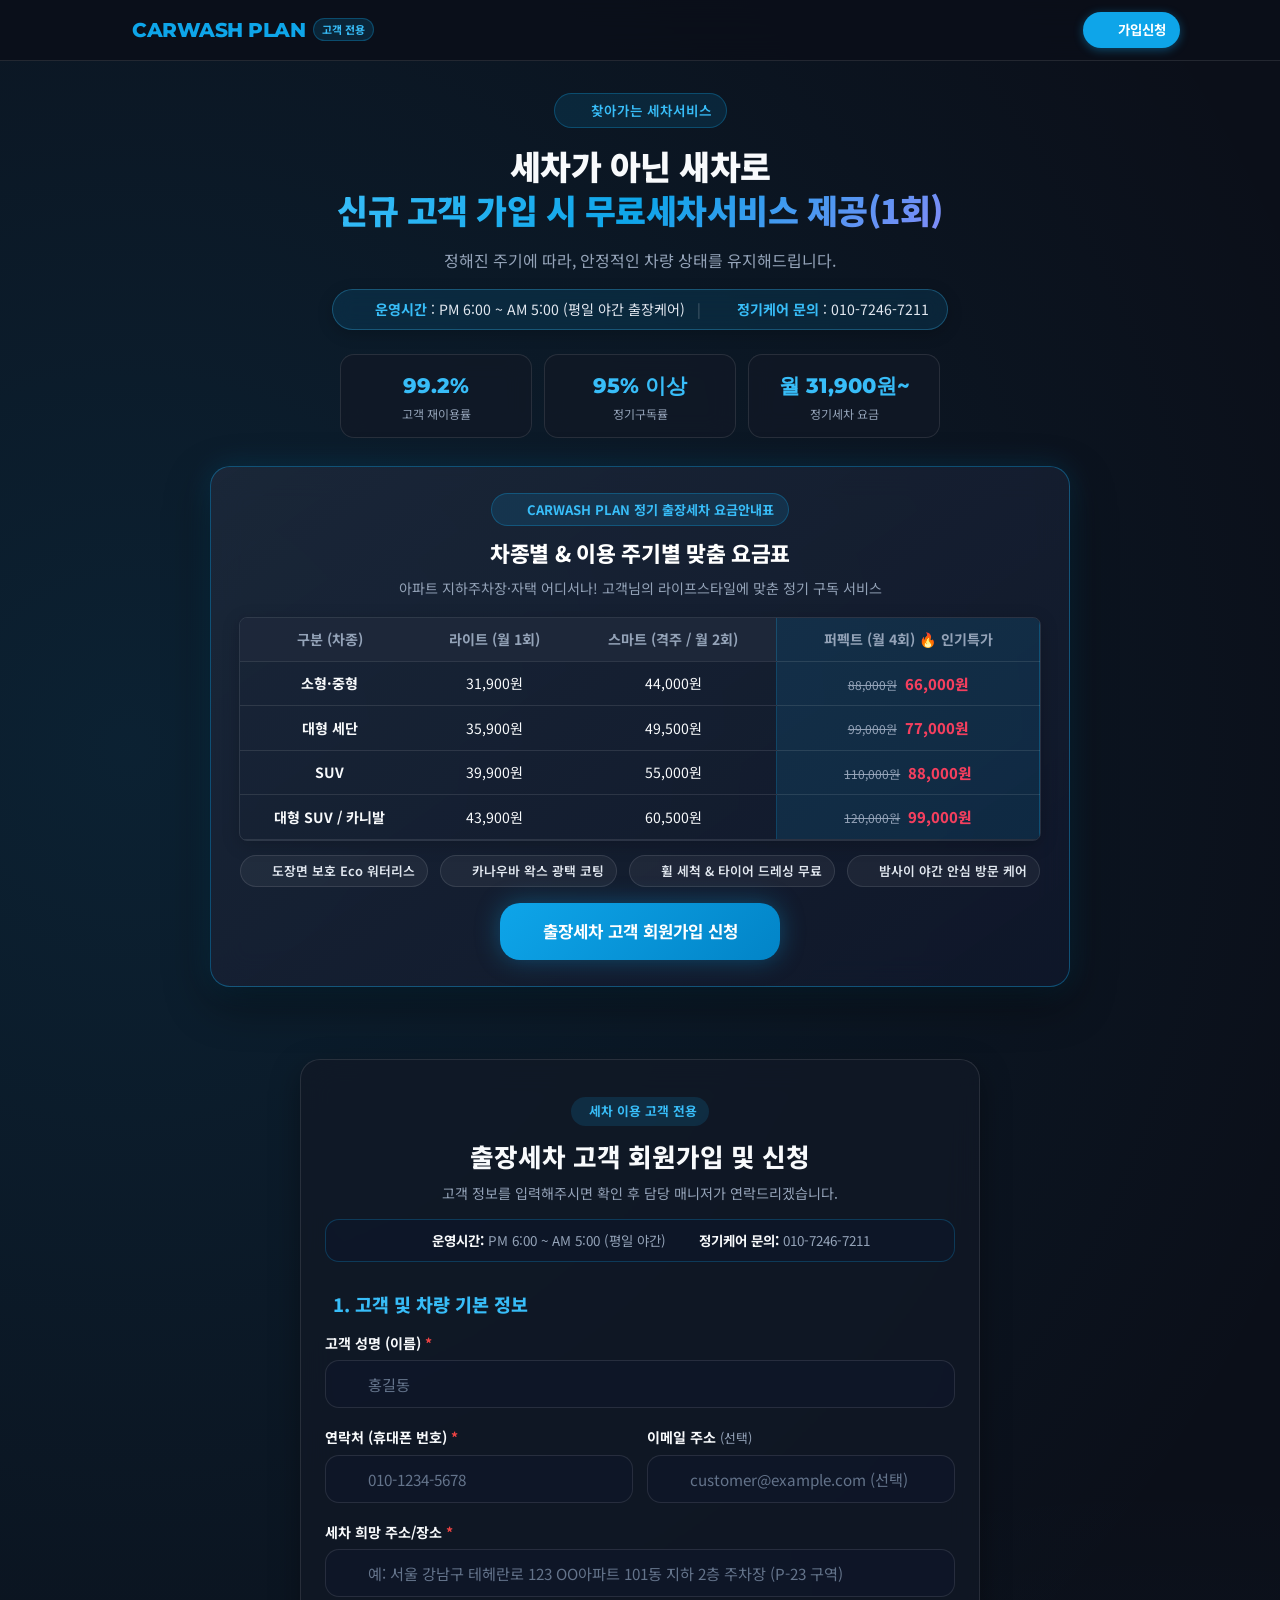
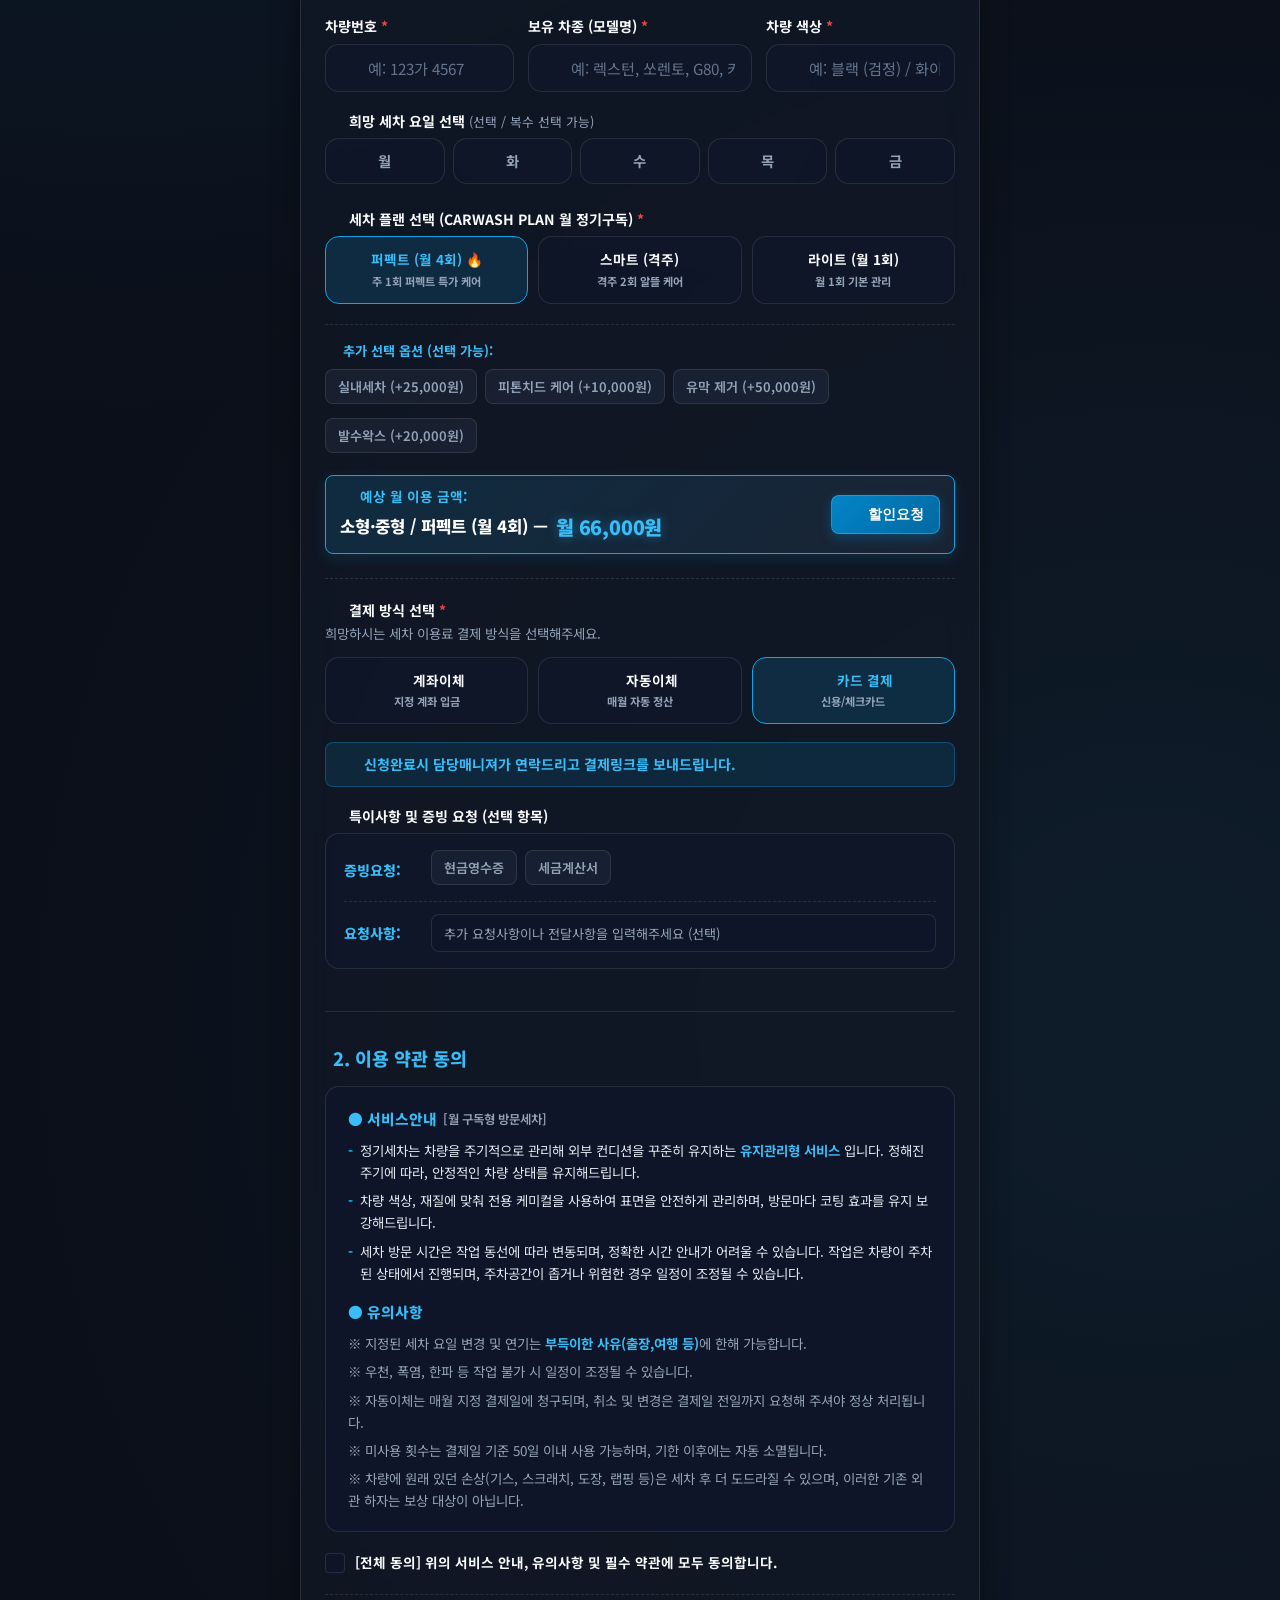
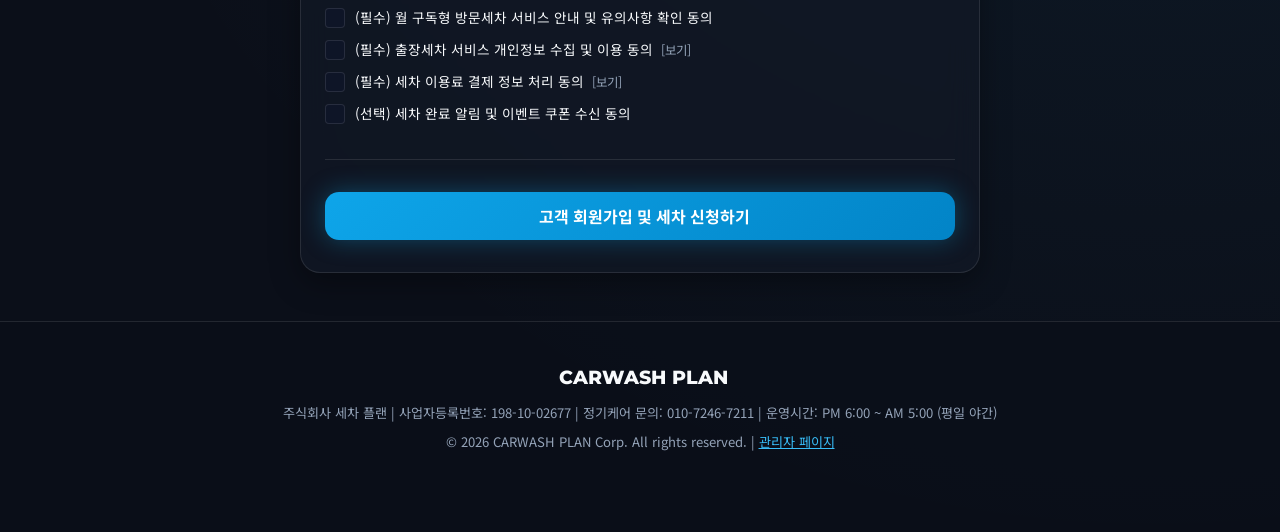
==== index.html @ 90ed21d2 "feat: add discount request button next to price box and preserve original prices" ====
<!DOCTYPE html>
<html lang="ko">
<head>
  <meta charset="UTF-8">
  <meta name="viewport" content="width=device-width, initial-scale=1.0, maximum-scale=1.0, user-scalable=no">
  <title>세차 플랜 (CARWASH PLAN) - 찾아가는 프리미엄 출장세차 고객 회원가입</title>
  <meta name="description" content="아파트, 회사 주차장 어디서나! 지금 고객 회원가입 시 첫 세차 30% 할인 혜택 제공.">
  
  <meta http-equiv="Cache-Control" content="no-cache, no-store, must-revalidate">
  <meta http-equiv="Pragma" content="no-cache">
  <meta http-equiv="Expires" content="0">
  
  <!-- Fonts & Icons -->
  <link rel="preconnect" href="https://fonts.googleapis.com">
  <link rel="preconnect" href="https://fonts.gstatic.com" crossorigin>
  <link href="https://fonts.googleapis.com/css2?family=Montserrat:wght@600;700;800&family=Noto+Sans+KR:wght@300;400;500;700;900&display=swap" rel="stylesheet">
  <script src="https://unpkg.com/lucide@latest"></script>
  
  <link rel="stylesheet" href="styles.css?v=120">
</head>
<body>

  <!-- Top Navigation Bar -->
  <header class="top-nav">
    <div class="nav-container">
      <a href="index.html" class="logo">
        <i data-lucide="sparkles" class="logo-icon"></i>
        <span class="logo-text">CARWASH<span class="highlight"> PLAN</span></span>
        <span class="logo-badge">고객 전용</span>
      </a>
      <div class="nav-actions">
        <a href="#register-section" class="nav-btn customer-btn">
          <i data-lucide="user-check"></i>
          <span class="nav-btn-text">가입신청</span>
        </a>
      </div>
    </div>
  </header>

  <main class="main-content">
    
    <!-- Customer Hero Section -->
    <section class="hero-section">
      <div class="hero-badge">
        <i data-lucide="sparkles"></i> 찾아가는 세차서비스
      </div>
      <h1 class="hero-title">
        세차가 아닌 새차로<br>
        <span class="gradient-text">신규 고객 가입 시 무료세차서비스 제공(1회)</span>
      </h1>
      <p class="hero-subtext">
        정해진 주기에 따라, 안정적인 차량 상태를 유지해드립니다.
      </p>

      <!-- Hero Operating Hours Pill -->
      <div class="hero-hours-pill">
        <i data-lucide="clock"></i>
        <span><strong>운영시간</strong> : PM 6:00 ~ AM 5:00 (평일 야간 출장케어)</span>
        <span class="pill-divider">|</span>
        <i data-lucide="phone"></i>
        <span><strong>정기케어 문의</strong> : 010-7246-7211</span>
      </div>

      <!-- Stat Badges -->
      <div class="hero-stats">
        <div class="stat-card">
          <div class="stat-num">99.2%</div>
          <div class="stat-label">고객 재이용률</div>
        </div>
        <div class="stat-card">
          <div class="stat-num">95% 이상</div>
          <div class="stat-label">정기구독률</div>
        </div>
        <div class="stat-card">
          <div class="stat-num">월 31,900원~</div>
          <div class="stat-label">정기세차 요금</div>
        </div>
      </div>

      <!-- Hero Pricing Table & Action CTA -->
      <div class="hero-pricing-card">
        <div class="hero-pricing-header">
          <div class="hero-pricing-badge">
            <i data-lucide="badge-percent"></i> CARWASH PLAN 정기 출장세차 요금안내표
          </div>
          <h3 class="hero-pricing-title">차종별 & 이용 주기별 맞춤 요금표</h3>
          <p class="hero-pricing-desc">아파트 지하주차장·자택 어디서나! 고객님의 라이프스타일에 맞춘 정기 구독 서비스</p>
        </div>

        <div class="table-scroll-hint">
          <i data-lucide="arrow-left-right"></i>
          <span>좌우로 밀어서 전체 요금 확인</span>
        </div>

        <div class="plan-table-wrapper hero-plan-table-wrapper">
          <table class="plan-price-table hero-price-table">
            <thead>
              <tr>
                <th>구분 (차종)</th>
                <th>라이트 (월 1회)</th>
                <th>스마트 (격주 / 월 2회)</th>
                <th class="highlight-col">퍼펙트 (월 4회) 🔥 인기특가</th>
              </tr>
            </thead>
            <tbody>
              <tr>
                <td><strong>소형·중형</strong></td>
                <td>31,900원</td>
                <td>44,000원</td>
                <td class="highlight-col"><del class="old-price">88,000원</del> <span class="new-price">66,000원</span></td>
              </tr>
              <tr>
                <td><strong>대형 세단</strong></td>
                <td>35,900원</td>
                <td>49,500원</td>
                <td class="highlight-col"><del class="old-price">99,000원</del> <span class="new-price">77,000원</span></td>
              </tr>
              <tr>
                <td><strong>SUV</strong></td>
                <td>39,900원</td>
                <td>55,000원</td>
                <td class="highlight-col"><del class="old-price">110,000원</del> <span class="new-price">88,000원</span></td>
              </tr>
              <tr>
                <td><strong>대형 SUV / 카니발</strong></td>
                <td>43,900원</td>
                <td>60,500원</td>
                <td class="highlight-col"><del class="old-price">120,000원</del> <span class="new-price">99,000원</span></td>
              </tr>
            </tbody>
          </table>
        </div>

        <!-- Selected Hero Plan Summary & Benefits -->
        <div class="hero-pricing-footer">
          <div class="hero-pricing-perks">
            <span class="perk-item"><i data-lucide="shield-check"></i> 도장면 보호 Eco 워터리스</span>
            <span class="perk-item"><i data-lucide="sparkles"></i> 카나우바 왁스 광택 코팅</span>
            <span class="perk-item"><i data-lucide="disc"></i> 휠 세척 & 타이어 드레싱 무료</span>
            <span class="perk-item"><i data-lucide="moon"></i> 밤사이 야간 안심 방문 케어</span>
          </div>
          
          <div class="hero-pricing-cta-wrap">
            <a href="#register-section" class="btn btn-primary btn-large glow-btn hero-main-cta">
              <i data-lucide="car"></i> 출장세차 고객 회원가입 신청 <i data-lucide="chevron-right"></i>
            </a>
          </div>
        </div>
      </div>
    </section>






    <!-- Customer Sign-Up & Payment Account Registration Form (고객 회원가입 및 계좌정보 입력) -->
    <section class="section form-section" id="register-section">
      <div class="form-container">
        <div class="form-header">
          <div class="form-badge"><i data-lucide="user-check"></i> 세차 이용 고객 전용</div>
          <h2 class="form-title">출장세차 고객 회원가입 및 신청</h2>
          <p class="form-subtitle">고객 정보를 입력해주시면 확인 후 담당 매니저가 연락드리겠습니다.</p>
          <div class="form-info-banner">
            <div class="info-banner-item"><i data-lucide="clock"></i> <span><strong>운영시간:</strong> PM 6:00 ~ AM 5:00 (평일 야간)</span></div>
            <div class="info-banner-item"><i data-lucide="phone"></i> <span><strong>정기케어 문의:</strong> 010-7246-7211</span></div>
          </div>
        </div>

        <form id="signupForm" class="signup-form" novalidate>
          
          <!-- Form Section 1: Customer Personal & Vehicle Information -->
          <div class="form-block">
            <h3 class="block-title"><i data-lucide="user"></i> 1. 고객 및 차량 기본 정보</h3>
            
            <div class="input-group">
              <label for="memberName">고객 성명 (이름) <span class="req">*</span></label>
              <div class="input-wrapper">
                <i data-lucide="user-round" class="input-icon"></i>
                <input type="text" id="memberName" name="name" placeholder="홍길동" required>
              </div>
              <span class="error-msg" id="nameError">성명을 입력해주세요.</span>
            </div>

            <div class="input-row">
              <div class="input-group">
                <label for="memberPhone">연락처 (휴대폰 번호) <span class="req">*</span></label>
                <div class="input-wrapper">
                  <i data-lucide="phone" class="input-icon"></i>
                  <input type="tel" id="memberPhone" name="phone" placeholder="010-1234-5678" maxlength="13" required>
                </div>
                <span class="error-msg" id="phoneError">올바른 휴대폰 번호를 입력해주세요.</span>
              </div>

              <div class="input-group">
                <label for="memberEmail">이메일 주소 <span style="font-size:0.8rem;color:var(--text-muted);font-weight:normal;">(선택)</span></label>
                <div class="input-wrapper">
                  <i data-lucide="mail" class="input-icon"></i>
                  <input type="email" id="memberEmail" name="email" placeholder="customer@example.com (선택)">
                </div>
                <span class="error-msg" id="emailError">올바른 이메일 주소를 입력해주세요.</span>
              </div>
            </div>

            <!-- Full-width Address Input -->
            <div class="input-group">
              <label for="serviceRegion">세차 희망 주소/장소 <span class="req">*</span></label>
              <div class="input-wrapper">
                <i data-lucide="map-pin" class="input-icon"></i>
                <input type="text" id="serviceRegion" name="region" placeholder="예: 서울 강남구 테헤란로 123 OO아파트 101동 지하 2층 주차장 (P-23 구역)" required>
              </div>
              <span class="error-msg" id="regionError">세차 희망 주소/장소를 입력해주세요.</span>
            </div>

            <!-- Car Details Row: Car Model, Plate Number, and Color separated -->
            <div class="input-row vehicle-input-row">
              <div class="input-group">
                <label for="carPlate">차량번호 <span class="req">*</span></label>
                <div class="input-wrapper">
                  <i data-lucide="hash" class="input-icon"></i>
                  <input type="text" id="carPlate" name="plate" placeholder="예: 123가 4567" required>
                </div>
                <span class="error-msg" id="plateError">차량번호를 입력해주세요.</span>
              </div>

              <div class="input-group">
                <label for="carModel">보유 차종 (모델명) <span class="req">*</span></label>
                <div class="input-wrapper">
                  <i data-lucide="car" class="input-icon"></i>
                  <input type="text" id="carModel" name="model" placeholder="예: 렉스턴, 쏘렌토, G80, 카니발, 아반떼" required>
                </div>
                <span class="error-msg" id="modelError">보유 차종을 입력해주세요.</span>
              </div>

              <div class="input-group">
                <label for="carColor">차량 색상 <span class="req">*</span></label>
                <div class="input-wrapper">
                  <i data-lucide="palette" class="input-icon"></i>
                  <input type="text" id="carColor" name="color" placeholder="예: 블랙 (검정) / 화이트 (흰색)" required>
                </div>
                <span class="error-msg" id="colorError">차량 색상을 입력해주세요.</span>
              </div>
            </div>

            <!-- Background Car Type Category Chips (기능 유지 및 화면 비표시) -->
            <div class="input-group" style="display: none;">
              <div class="car-type-selector-block">
                <div style="display: flex; justify-content: space-between; align-items: center; margin-bottom: 6px; flex-wrap: wrap; gap: 4px;">
                  <span style="font-size: 0.8rem; color: #38BDF8; font-weight: 700; display: flex; align-items: center; gap: 4px;">
                    <i data-lucide="sparkles" style="width: 13px; height: 13px;"></i>
                    차종 구분:
                  </span>
                  <span style="font-size: 0.76rem; color: var(--text-muted);">현재 분류: <strong id="carTypeDetectedLabel" style="color: #FFF; background: rgba(14,165,233,0.3); border: 1px solid rgba(14,165,233,0.5); padding: 1px 7px; border-radius: 4px;">소형·중형</strong></span>
                </div>
                <div class="car-type-chips-grid" id="carTypeChipsGrid">
                  <button type="button" class="car-type-chip active" data-car="소형·중형">소형·중형</button>
                  <button type="button" class="car-type-chip" data-car="대형 세단">대형 세단</button>
                  <button type="button" class="car-type-chip" data-car="SUV">SUV</button>
                  <button type="button" class="car-type-chip" data-car="대형 SUV / 카니발">대형 SUV / 카니발</button>
                </div>
              </div>
            </div>

            <!-- Preferred Car Wash Day Selection (선택 항목 - 월~금) -->
            <div class="input-group">
              <label><i data-lucide="calendar" style="width:16px;height:16px;display:inline-block;vertical-align:sub;margin-right:4px;"></i> 희망 세차 요일 선택 <span style="font-size:0.8rem;color:var(--text-muted);font-weight:normal;">(선택 / 복수 선택 가능)</span></label>
              <div class="day-selector-grid">
                <label class="day-chip">
                  <input type="checkbox" name="preferredDays" value="월요일">
                  <span class="day-box">월</span>
                </label>
                <label class="day-chip">
                  <input type="checkbox" name="preferredDays" value="화요일">
                  <span class="day-box">화</span>
                </label>
                <label class="day-chip">
                  <input type="checkbox" name="preferredDays" value="수요일">
                  <span class="day-box">수</span>
                </label>
                <label class="day-chip">
                  <input type="checkbox" name="preferredDays" value="목요일">
                  <span class="day-box">목</span>
                </label>
                <label class="day-chip">
                  <input type="checkbox" name="preferredDays" value="금요일">
                  <span class="day-box">금</span>
                </label>
              </div>
            </div>

            <!-- CARWASH PLAN Plan Selection & Hidden State -->
            <div class="input-group">
              <label><i data-lucide="calendar-check" style="width:16px;height:16px;display:inline-block;vertical-align:sub;margin-right:4px;"></i> 세차 플랜 선택 (CARWASH PLAN 월 정기구독) <span class="req">*</span></label>
              
              <input type="hidden" id="selectedCarType" name="selectedCarType" value="소형·중형">
              <input type="hidden" id="selectedPrice" name="selectedPrice" value="66,000원">
              <input type="hidden" id="selectedBasePrice" name="selectedBasePrice" value="66,000원">
              <input type="hidden" id="selectedOptionPrice" name="selectedOptionPrice" value="0원">
              <input type="hidden" id="selectedTotalPrice" name="selectedTotalPrice" value="66,000원">

              <!-- Plan Selector Cards (월회차 플랜 선택 버튼들) -->
              <div class="radio-options-grid">
                <label class="radio-card">
                  <input type="radio" name="experience" value="퍼펙트 (월 4회 할인 특가)" checked>
                  <span class="radio-box">
                    <span class="radio-title">퍼펙트 (월 4회) 🔥</span>
                    <span class="radio-sub">주 1회 퍼펙트 특가 케어</span>
                  </span>
                </label>
                <label class="radio-card">
                  <input type="radio" name="experience" value="스마트 (격주 / 월 2회)">
                  <span class="radio-box">
                    <span class="radio-title">스마트 (격주)</span>
                    <span class="radio-sub">격주 2회 알뜰 케어</span>
                  </span>
                </label>
                <label class="radio-card">
                  <input type="radio" name="experience" value="라이트 (월 1회)">
                  <span class="radio-box">
                    <span class="radio-title">라이트 (월 1회)</span>
                    <span class="radio-sub">월 1회 기본 관리</span>
                  </span>
                </label>
              </div>

              <!-- Extra Options Row (추가 선택 옵션) -->
              <div class="plan-options-block" style="margin-top:14px;">
                <span class="options-title"><i data-lucide="plus-circle" style="width:14px;height:14px;display:inline-block;vertical-align:sub;"></i> 추가 선택 옵션 (선택 가능):</span>
                <div class="options-grid">
                  <label class="chip-option"><input type="checkbox" name="extraOption" value="실내세차 (+25,000원)" data-price="25000"><span>실내세차 (+25,000원)</span></label>
                  <label class="chip-option"><input type="checkbox" name="extraOption" value="피톤치드 케어 (+10,000원)" data-price="10000"><span>피톤치드 케어 (+10,000원)</span></label>
                  <label class="chip-option"><input type="checkbox" name="extraOption" value="유막 제거 (+50,000원)" data-price="50000"><span>유막 제거 (+50,000원)</span></label>
                  <label class="chip-option"><input type="checkbox" name="extraOption" value="발수왁스 (+20,000원)" data-price="20000"><span>발수왁스 (+20,000원)</span></label>
                </div>
              </div>

              <input type="hidden" id="discountRequestedInput" name="discountRequested" value="N">

              <!-- Real-time Selected Plan & Calculated Total Price Badge Box (예상 월 이용 금액 & 할인요청 버튼) -->
              <div class="selected-plan-badge-box" id="selectedPlanBadgeBox" style="margin-top:16px;">
                <div class="badge-content" style="display: flex; justify-content: space-between; align-items: center; flex-wrap: wrap; gap: 12px;">
                  <div style="flex: 1; min-width: 220px;">
                    <span class="badge-label"><i data-lucide="calculator" style="width:16px;height:16px;display:inline-block;vertical-align:sub;margin-right:4px;"></i> 예상 월 이용 금액:</span>
                    <div class="badge-value" id="selectedPlanPriceDisplay">
                      <!-- Populated dynamically in real-time -->
                    </div>
                  </div>
                  <div style="flex-shrink: 0;">
                    <button type="button" id="requestDiscountBtn" class="btn-discount-request" style="background: linear-gradient(135deg, #0284C7 0%, #0369A1 100%); color: #FFFFFF; border: 1px solid rgba(56,189,248,0.5); padding: 9px 15px; border-radius: 8px; font-size: 0.88rem; font-weight: 800; cursor: pointer; display: flex; align-items: center; gap: 6px; box-shadow: 0 4px 12px rgba(2,132,199,0.35); transition: all 0.2s ease;">
                      <i data-lucide="badge-percent" style="width: 15px; height: 15px;"></i>
                      <span id="requestDiscountBtnText">할인요청</span>
                    </button>
                  </div>
                </div>
              </div>
            </div>

            <!-- Payment Method Selection (세차 플랜 선택 바로 아래 배치) -->
            <div class="input-group payment-method-group" style="margin-top: 24px; padding-top: 20px; border-top: 1px dashed rgba(255,255,255,0.12);">
              <label><i data-lucide="credit-card" style="width:16px;height:16px;display:inline-block;vertical-align:sub;margin-right:4px;"></i> 결제 방식 선택 <span class="req">*</span></label>
              <p style="font-size: 0.84rem; color: var(--text-muted); margin-top: -4px; margin-bottom: 12px;">희망하시는 세차 이용료 결제 방식을 선택해주세요.</p>

              <div class="radio-options-grid">
                <label class="radio-card">
                  <input type="radio" name="paymentMethod" value="계좌이체">
                  <span class="radio-box">
                    <span class="radio-title"><i data-lucide="building-2" style="width:16px;height:16px;display:inline-block;vertical-align:sub;margin-right:4px;"></i> 계좌이체</span>
                    <span class="radio-sub">지정 계좌 입금</span>
                  </span>
                </label>
                <label class="radio-card">
                  <input type="radio" name="paymentMethod" value="자동이체">
                  <span class="radio-box">
                    <span class="radio-title"><i data-lucide="repeat" style="width:16px;height:16px;display:inline-block;vertical-align:sub;margin-right:4px;"></i> 자동이체</span>
                    <span class="radio-sub">매월 자동 정산</span>
                  </span>
                </label>
                <label class="radio-card">
                  <input type="radio" name="paymentMethod" value="카드" checked>
                  <span class="radio-box">
                    <span class="radio-title"><i data-lucide="credit-card" style="width:16px;height:16px;display:inline-block;vertical-align:sub;margin-right:4px;"></i> 카드 결제</span>
                    <span class="radio-sub">신용/체크카드</span>
                  </span>
                </label>
              </div>

              <div class="account-notice payment-notice" style="margin-top: 12px; background: rgba(14, 165, 233, 0.12); border-color: var(--border-glow); color: var(--accent);">
                <i data-lucide="info" style="color: var(--accent);"></i>
                <strong style="color: var(--accent); font-size: 0.88rem;">신청완료시 담당매니져가 연락드리고 결제링크를 보내드립니다.</strong>
              </div>
            </div>

            <!-- Special Remarks Section (특이사항) -->
            <div class="input-group special-notes-group">
              <label><i data-lucide="clipboard-list" style="width:16px;height:16px;display:inline-block;vertical-align:sub;margin-right:4px;"></i> 특이사항 및 증빙 요청 (선택 항목)</label>
              <div class="special-notes-card">
                <!-- 5. 증빙요청 -->
                <div class="notes-row">
                  <span class="notes-label">증빙요청:</span>
                  <div class="notes-options">
                    <label class="chip-option"><input type="checkbox" name="proofRequest" value="현금영수증"><span>현금영수증</span></label>
                    <label class="chip-option"><input type="checkbox" name="proofRequest" value="세금계산서"><span>세금계산서</span></label>
                  </div>
                </div>

                <!-- 6. 요청사항 -->
                <div class="notes-row notes-row-custom">
                  <span class="notes-label">요청사항:</span>
                  <div class="notes-input-wrap">
                    <input type="text" id="specialRequest" name="specialRequest" class="notes-custom-input" placeholder="추가 요청사항이나 전달사항을 입력해주세요 (선택)">
                  </div>
                </div>

              </div>
            </div>
          </div>

          <!-- Form Section 2: Terms & Consent -->
          <div class="form-block terms-block">
            <h3 class="block-title"><i data-lucide="file-text"></i> 2. 이용 약관 동의</h3>
            
            <!-- Service & Policy Notice Document Box -->
            <div class="terms-policy-box">
              <div class="policy-section">
                <h4 class="policy-title">● 서비스안내 <span class="sub">[월 구독형 방문세차]</span></h4>
                <ul class="policy-list">
                  <li>정기세차는 차량을 주기적으로 관리해 외부 컨디션을 꾸준히 유지하는 <strong>유지관리형 서비스</strong> 입니다. 정해진 주기에 따라, 안정적인 차량 상태를 유지해드립니다.</li>
                  <li>차량 색상, 재질에 맞춰 전용 케미컬을 사용하여 표면을 안전하게 관리하며, 방문마다 코팅 효과를 유지 보강해드립니다.</li>
                  <li>세차 방문 시간은 작업 동선에 따라 변동되며, 정확한 시간 안내가 어려울 수 있습니다. 작업은 차량이 주차된 상태에서 진행되며, 주차공간이 좁거나 위험한 경우 일정이 조정될 수 있습니다.</li>
                </ul>
              </div>

              <div class="policy-section">
                <h4 class="policy-title">● 유의사항</h4>
                <ul class="policy-list notice-list">
                  <li>※ 지정된 세차 요일 변경 및 연기는 <strong>부득이한 사유(출장,여행 등)</strong>에 한해 가능합니다.</li>
                  <li>※ 우천, 폭염, 한파 등 작업 불가 시 일정이 조정될 수 있습니다.</li>
                  <li>※ 자동이체는 매월 지정 결제일에 청구되며, 취소 및 변경은 결제일 전일까지 요청해 주셔야 정상 처리됩니다.</li>
                  <li>※ 미사용 횟수는 결제일 기준 50일 이내 사용 가능하며, 기한 이후에는 자동 소멸됩니다.</li>
                  <li>※ 차량에 원래 있던 손상(기스, 스크래치, 도장, 랩핑 등)은 세차 후 더 도드라질 수 있으며, 이러한 기존 외관 하자는 보상 대상이 아닙니다.</li>
                </ul>
              </div>
            </div>

            <div class="terms-all">
              <label class="checkbox-label all-check">
                <input type="checkbox" id="checkAll">
                <span class="custom-checkbox"></span>
                <strong>[전체 동의] 위의 서비스 안내, 유의사항 및 필수 약관에 모두 동의합니다.</strong>
              </label>
            </div>

            <div class="terms-list">
              <label class="checkbox-label">
                <input type="checkbox" class="req-term" id="termService" required>
                <span class="custom-checkbox"></span>
                <span>(필수) 월 구독형 방문세차 서비스 안내 및 유의사항 확인 동의</span>
              </label>

              <label class="checkbox-label">
                <input type="checkbox" class="req-term" id="termPrivacy" required>
                <span class="custom-checkbox"></span>
                <span>(필수) 출장세차 서비스 개인정보 수집 및 이용 동의 <a href="#" class="view-term-link">[보기]</a></span>
              </label>

              <label class="checkbox-label">
                <input type="checkbox" class="req-term" id="termFinancial" required>
                <span class="custom-checkbox"></span>
                <span>(필수) 세차 이용료 결제 정보 처리 동의 <a href="#" class="view-term-link">[보기]</a></span>
              </label>

              <label class="checkbox-label">
                <input type="checkbox" id="termMarketing">
                <span class="custom-checkbox"></span>
                <span>(선택) 세차 완료 알림 및 이벤트 쿠폰 수신 동의</span>
              </label>
            </div>
            <span class="error-msg" id="termError">필수 약관에 모두 동의해주세요.</span>

            </div>

          <!-- Submit Button -->
          <div class="form-actions">
            <button type="submit" id="submitBtn" class="btn btn-primary btn-block glow-btn">
              <i data-lucide="send"></i> 고객 회원가입 및 세차 신청하기
            </button>
          </div>

        </form>
      </div>
    </section>

  </main>

  <!-- Mobile Bottom Sticky Quick Register Bar -->
  <div class="mobile-sticky-bar">
    <div class="sticky-info">
      <span class="sticky-title">세차 플랜 출장세차</span>
      <span class="sticky-sub">야간 전담 케어 / 첫 세차 혜택</span>
    </div>
    <div class="sticky-btn-group">
      <a href="#register-section" class="btn btn-primary btn-sm">
        <i data-lucide="car"></i> 고객가입
      </a>
    </div>
  </div>

  <!-- Application Success Modal (고객 신청 완료 알림 모달) -->
  <div id="submissionSuccessModal" class="modal-backdrop hidden" role="dialog" aria-modal="true">
    <div class="modal-container" style="max-width: 440px; width: 92%; text-align: center; background: rgba(15, 23, 42, 0.96); border: 1px solid rgba(14, 165, 233, 0.4); box-shadow: 0 16px 50px rgba(0,0,0,0.7); backdrop-filter: blur(20px); border-radius: 20px; padding: 32px 24px;">
      
      <div style="width: 68px; height: 68px; border-radius: 50%; background: rgba(14, 165, 233, 0.15); border: 2px solid #38BDF8; display: flex; align-items: center; justify-content: center; margin: 0 auto 20px auto; color: #38BDF8;">
        <i data-lucide="check" style="width: 38px; height: 38px; stroke-width: 2.8;"></i>
      </div>

      <h3 style="font-size: 1.35rem; font-weight: 900; color: #FFFFFF; margin-bottom: 10px; letter-spacing: -0.5px;">
        신청완료 되었습니다.
      </h3>

      <p style="font-size: 1.02rem; color: #E0F2FE; font-weight: 600; line-height: 1.6; margin-bottom: 26px; word-break: keep-all;">
        관리자가 신속히 연락드리겠습니다.
      </p>

      <button type="button" id="closeSuccessModalBtn" class="btn btn-primary btn-block glow-btn" style="padding: 14px; font-size: 1rem; font-weight: 800; border-radius: 12px;">
        <i data-lucide="check-circle-2"></i> 종료하기
      </button>

    </div>
  </div>

  <!-- Admin Security Authentication Modal (관리자 전용 비밀번호 인증 모달) -->
  <div id="adminAuthModal" class="modal-backdrop hidden" role="dialog" aria-modal="true">
    <div class="modal-container" style="max-width: 400px; width: 90%; text-align: center; background: rgba(18, 24, 38, 0.95); border: 1px solid var(--border-glow); box-shadow: 0 10px 40px rgba(0,0,0,0.6);">
      <div class="modal-header" style="justify-content: flex-end; border-bottom: none; padding: 16px 20px 0 20px;">
        <button id="closeAdminAuthBtn" class="close-btn" aria-label="닫기">
          <i data-lucide="x"></i>
        </button>
      </div>
      <div class="modal-body" style="padding: 10px 24px 28px 24px;">
        <div style="width: 54px; height: 54px; border-radius: 50%; background: rgba(14, 165, 233, 0.15); border: 1px solid var(--border-glow); display: flex; align-items: center; justify-content: center; margin: 0 auto 16px auto; color: var(--accent);">
          <i data-lucide="lock" style="width: 26px; height: 26px;"></i>
        </div>
        <h3 style="font-size: 1.2rem; font-weight: 800; margin-bottom: 8px;">관리자 전용 인증</h3>
        <p style="font-size: 0.85rem; color: var(--text-muted); margin-bottom: 20px; line-height: 1.5;">
          고객 정보 및 관리 센터 접근을 위해<br>관리자 비밀번호를 입력해주세요.
        </p>

        <form id="adminAuthForm">
          <div class="input-group" style="margin-bottom: 12px; text-align: left;">
            <label for="adminPasswordInput">관리자 비밀번호</label>
            <div class="input-wrapper">
              <i data-lucide="key" class="input-icon"></i>
              <input type="password" id="adminPasswordInput" placeholder="비밀번호 입력 (기본: admin1234)" required autocomplete="current-password">
            </div>
            <span id="adminAuthError" class="error-msg" style="display: none; margin-top: 6px;">비밀번호가 올바르지 않습니다.</span>
          </div>

          <button type="submit" class="btn btn-primary btn-block glow-btn" style="margin-top: 14px;">
            <i data-lucide="unlock"></i> 관리자 확인 로그인
          </button>
        </form>
      </div>
    </div>
  </div>

  <!-- Admin Confirmation Management Modal (관리자 가입 확인 센터 모달) -->
  <div id="adminModal" class="modal-backdrop hidden" role="dialog" aria-modal="true">
    <div class="modal-container admin-modal-container">
      
      <div class="modal-header admin-modal-header">
        <div class="admin-header-title-row">
          <div class="admin-title-wrap">
            <i data-lucide="shield-check" class="admin-icon"></i>
            <div>
              <h3 class="modal-title">관리자 가입 확인 & 회원 관리 센터</h3>
              <p class="modal-subtitle">신규 가입 고객의 개인정보 및 결제 방식을 검토/승인합니다.</p>
            </div>
          </div>
          <button id="closeAdminBtn" class="close-btn" aria-label="닫기">
            <i data-lucide="x"></i>
          </button>
        </div>
        <div class="admin-header-actions">
          <a href="namecard.html" class="btn btn-outline btn-xs" target="_blank">
            <i data-lucide="qr-code"></i> 명함 제작기
          </a>
          <button id="adminLogoutBtn" class="btn btn-outline btn-xs" title="관리자 로그아웃">
            <i data-lucide="log-out"></i> 로그아웃
          </button>
        </div>
      </div>

      <div class="modal-body">
        
        <!-- Admin Top Navigation Tabs -->
        <div class="admin-main-tabs">
          <button class="admin-tab-btn active" id="tabBtnCustomers" data-tab="customers">
            <i data-lucide="users"></i> 고객 가입 신청 관리
          </button>
          <button class="admin-tab-btn" id="tabBtnGallery" data-tab="gallery">
            <i data-lucide="image-plus"></i> 시공 갤러리 사진 등록/관리
          </button>
          <button class="admin-tab-btn" id="tabBtnIntegration" data-tab="integration">
            <i data-lucide="webhook"></i> 구글시트 & 알림 연동
          </button>
        </div>

        <!-- Tab Content 1: Customer Submissions -->
        <div id="adminCustomerTabContent" class="admin-tab-content">
          <!-- Admin Summary Stats Bar -->
          <div class="admin-stats-row">
            <div class="admin-stat-box total">
              <span class="num" id="statTotalCount">0</span>
              <span class="lbl">전체 고객 신청</span>
            </div>
            <div class="admin-stat-box pending">
              <span class="num" id="statPendingCount">0</span>
              <span class="lbl">승인 대기</span>
            </div>
            <div class="admin-stat-box approved">
              <span class="num" id="statApprovedCount">0</span>
              <span class="lbl">승인 완료</span>
            </div>
            <div class="admin-stat-box rejected">
              <span class="num" id="statRejectedCount">0</span>
              <span class="lbl">반려</span>
            </div>
          </div>

          <!-- Real-time Cloud Sync Status Banner -->
          <div id="cloudSyncBanner" style="display:flex;align-items:center;justify-content:space-between;background:rgba(2,132,199,0.12);border:1px solid rgba(2,132,199,0.3);border-radius:var(--radius-sm);padding:8px 12px;margin-bottom:12px;font-size:12.5px;color:var(--text-main);flex-wrap:wrap;gap:6px;">
            <div style="display:flex;align-items:center;gap:6px;">
              <span style="display:inline-block;width:8px;height:8px;border-radius:50%;background:#10B981;box-shadow:0 0 8px #10B981;"></span>
              <span id="cloudSyncStatusText">구글 스프레드시트 실시간 연동 활성화</span>
            </div>
            <span id="lastSyncTimeText" style="font-size:11.5px;color:var(--text-muted);">방금 동기화됨</span>
          </div>

          <!-- Filter & Search Controls -->
          <div class="admin-controls">
            <div class="filter-tabs">
              <button class="filter-btn active" data-filter="ALL">전체보기</button>
              <button class="filter-btn" data-filter="PENDING">대기중</button>
              <button class="filter-btn" data-filter="APPROVED">승인완료</button>
              <button class="filter-btn" data-filter="REJECTED">반려</button>
            </div>
            <div class="admin-actions-right" style="display:flex;gap:8px;flex-wrap:wrap;">
              <button id="syncCloudBtn" class="btn btn-primary btn-sm glow-btn" style="background:var(--primary);color:#FFF;">
                <i data-lucide="refresh-cw" id="syncCloudIcon"></i> 실시간 클라우드 동기화
              </button>
              <a href="namecard.html" class="btn btn-outline btn-sm" target="_blank" style="text-decoration:none;display:inline-flex;align-items:center;gap:6px;">
                <i data-lucide="qr-code"></i> 공식 명함 제작기
              </a>
              <button id="exportCsvBtn" class="btn btn-outline btn-sm">
                <i data-lucide="download"></i> CSV 엑셀 다운로드
              </button>
            </div>
          </div>

          <!-- Registered Customer Submissions Table -->
          <div class="table-responsive">
            <table class="admin-table">
              <thead>
                <tr>
                  <th>신청일시</th>
                  <th>고객명 / 연락처</th>
                  <th>방문장소 / 차종</th>
                  <th>결제 방식</th>
                  <th>상태</th>
                  <th>승인 관리</th>
                </tr>
              </thead>
              <tbody id="adminTableBody">
                <!-- Dynamically populated via app.js -->
              </tbody>
            </table>
          </div>
        </div>

        <!-- Tab Content 2: Admin Gallery Photo Manager (직접 사진/제목/설명 등록) -->
        <div id="adminGalleryTabContent" class="admin-tab-content hidden">
          <div class="gallery-admin-container">
            
            <!-- Photo Registration Form Card -->
            <div class="gallery-upload-card">
              <h4 class="admin-section-sub-title"><i data-lucide="plus-circle"></i> 신규 시공 사진 등록</h4>
              <form id="adminGalleryForm" class="admin-gallery-form">
                <div class="admin-form-grid">
                  <div class="input-group">
                    <label for="adminPhotoFile">사진 파일 업로드 <span class="req">*</span></label>
                    <div class="input-wrapper">
                      <i data-lucide="image" class="input-icon"></i>
                      <input type="file" id="adminPhotoFile" accept="image/*" class="admin-file-input">
                    </div>
                  </div>

                  <div class="input-group">
                    <label for="adminPhotoUrl">또는 이미지 URL 주소</label>
                    <div class="input-wrapper">
                      <i data-lucide="link" class="input-icon"></i>
                      <input type="text" id="adminPhotoUrl" placeholder="예: assets/car_wash_hero.jpg">
                    </div>
                  </div>
                </div>

                <div class="input-group">
                  <label for="adminPhotoTitle">시공 제목 <span class="req">*</span></label>
                  <div class="input-wrapper">
                    <i data-lucide="type" class="input-icon"></i>
                    <input type="text" id="adminPhotoTitle" placeholder="예: 1. 프리미엄 친환경 워터리스 세차" required>
                  </div>
                </div>

                <div class="input-group">
                  <label for="adminPhotoDesc">시공 상세 설명 <span class="req">*</span></label>
                  <div class="input-wrapper">
                    <i data-lucide="file-text" class="input-icon"></i>
                    <input type="text" id="adminPhotoDesc" placeholder="예: 도장면 손상 없는 고성능 워터리스 폼 케미컬 세차 시공" required>
                  </div>
                </div>

                <button type="submit" class="btn btn-primary btn-block glow-btn" style="margin-top:8px;">
                  <i data-lucide="upload-cloud"></i> 시공 사진 등록하기
                </button>
              </form>
            </div>

            <!-- Registered Photo List Header & Items Grid -->
            <div class="gallery-list-header">
              <h4 class="admin-section-sub-title"><i data-lucide="images"></i> 현재 등록된 시공 갤러리 (<span id="adminGalleryCount">0</span>개)</h4>
              <button id="resetGalleryBtn" class="btn btn-outline btn-xs"><i data-lucide="rotate-ccw"></i> 기본샘플 복원</button>
            </div>

            <div id="adminGalleryList" class="admin-gallery-grid">
              <!-- Dynamically populated via app.js -->
            </div>

          </div>
        </div>

        <!-- Tab Content 3: Integration Settings (구글 시트 & 텔레그램 알림) -->
        <div id="adminIntegrationTabContent" class="admin-tab-content hidden">
          <div class="integration-admin-container" style="display:flex;flex-direction:column;gap:20px;">
            
            <!-- Google Sheet Webhook Integration Card -->
            <div class="card" style="background:var(--bg-card);border:1px solid var(--border-color);border-radius:var(--radius-md);padding:22px;">
              <h4 class="admin-section-sub-title" style="display:flex;align-items:center;gap:8px;margin-bottom:10px;color:var(--primary);font-size:16px;">
                <i data-lucide="table"></i> 1. 구글 스프레드시트 실시간 양방향 클라우드 연동 (Apps Script Webhook)
              </h4>
              <p style="font-size:13px;color:var(--text-muted);margin-bottom:16px;line-height:1.6;">
                • <strong>신규 고객 신청</strong>: 고객이 신청서를 제출하면 사장님의 구글 시트에 1초 만에 자동 기록됩니다.<br>
                • <strong>모든 기기 실시간 동기화</strong>: 다른 PC나 모바일에서 관리자 페이지 접속 시 구글 시트로부터 전체 고객 신청 목록을 실시간으로 가져옵니다.<br>
                ※ 프로젝트의 <code>google-apps-script.js</code> 코드를 복사하여 구글 시트 Apps Script에 붙여넣고 [웹 앱으로 배포]한 URL을 등록하세요.
              </p>
              
              <div class="input-group" style="margin-bottom:14px;">
                <label for="cfgGoogleSheetUrl">구글 Apps Script 웹 앱 배포 URL (doPost Webhook URL)</label>
                <div class="input-wrapper">
                  <i data-lucide="link" class="input-icon"></i>
                  <input type="url" id="cfgGoogleSheetUrl" placeholder="https://script.google.com/macros/s/.../exec">
                </div>
              </div>
              
              <div style="display:flex;gap:10px;align-items:center;">
                <button type="button" id="testGoogleSheetBtn" class="btn btn-outline btn-sm">
                  <i data-lucide="send"></i> 구글 시트 연동 테스트 전송
                </button>
                <span id="googleSheetTestStatus" style="font-size:12px;color:var(--accent);"></span>
              </div>
            </div>

            <!-- Telegram Notification Card -->
            <div class="card" style="background:var(--bg-card);border:1px solid var(--border-color);border-radius:var(--radius-md);padding:22px;">
              <h4 class="admin-section-sub-title" style="display:flex;align-items:center;gap:8px;margin-bottom:10px;color:var(--primary);font-size:16px;">
                <i data-lucide="bell-ring"></i> 2. 텔레그램 실시간 스마트폰 푸시 알림
              </h4>
              <p style="font-size:13px;color:var(--text-muted);margin-bottom:16px;line-height:1.6;">
                신규 고객 가입 시 사장님 스마트폰 텔레그램으로 신청 내역 전문이 실시간 푸시 수신됩니다.<br>
                텔레그램 @BotFather로부터 발급받은 <strong>Bot Token</strong>과 수신받을 <strong>Chat ID</strong>를 입력하세요.
              </p>
              
              <div class="input-group" style="margin-bottom:14px;">
                <label for="cfgTelegramToken">텔레그램 봇 토큰 (Bot Token)</label>
                <div class="input-wrapper">
                  <i data-lucide="key" class="input-icon"></i>
                  <input type="text" id="cfgTelegramToken" placeholder="예: 7123456789:AAHKz...">
                </div>
              </div>

              <div class="input-group" style="margin-bottom:14px;">
                <label for="cfgTelegramChatId">텔레그램 채팅 ID (Chat ID)</label>
                <div class="input-wrapper">
                  <i data-lucide="message-square" class="input-icon"></i>
                  <input type="text" id="cfgTelegramChatId" placeholder="예: 123456789">
                </div>
              </div>

              <div style="display:flex;gap:10px;align-items:center;">
                <button type="button" id="testTelegramBtn" class="btn btn-outline btn-sm">
                  <i data-lucide="send"></i> 텔레그램 알림 테스트 전송
                </button>
                <span id="telegramTestStatus" style="font-size:12px;color:var(--accent);"></span>
              </div>
            </div>

            <!-- Admin Password Change Card -->
            <div class="card" style="background:var(--bg-card);border:1px solid var(--border-color);border-radius:var(--radius-md);padding:22px;">
              <h4 class="admin-section-sub-title" style="display:flex;align-items:center;gap:8px;margin-bottom:10px;color:var(--primary);font-size:16px;">
                <i data-lucide="shield"></i> 3. 관리자 비밀번호 변경
              </h4>
              <p style="font-size:13px;color:var(--text-muted);margin-bottom:16px;line-height:1.6;">
                관리자 확인 페이지 접속 시 사용할 비밀번호를 설정합니다. (기본 비밀번호: <code>admin1234</code>)
              </p>
              
              <div class="input-group" style="margin-bottom:14px;">
                <label for="cfgNewAdminPw">새 관리자 비밀번호</label>
                <div class="input-wrapper">
                  <i data-lucide="lock" class="input-icon"></i>
                  <input type="password" id="cfgNewAdminPw" placeholder="새 비밀번호 입력 (4자리 이상)">
                </div>
              </div>
            </div>

            <!-- Save Button -->
            <div style="display:flex;justify-content:flex-end;gap:10px;margin-top:10px;">
              <button type="button" id="saveIntegrationConfigBtn" class="btn btn-primary btn-md glow-btn">
                <i data-lucide="check"></i> 전체 설정 저장하기
              </button>
            </div>

          </div>
        </div>

      </div>

      <div class="modal-footer">
        <span class="footer-note">* 관리자 승인 완료 시 고객에게 세차 배정 안내 알림톡이 발송됩니다.</span>
        <button id="closeAdminFooterBtn" class="btn btn-secondary btn-sm">닫기</button>
      </div>

    </div>
  </div>

  <!-- Member Detail View Modal -->
  <div id="detailModal" class="modal-backdrop hidden" role="dialog">
    <div class="modal-container detail-modal-container">
      <div class="modal-header">
        <h3 class="modal-title" id="detailMemberName">고객 상세 정보</h3>
        <button id="closeDetailBtn" class="close-btn"><i data-lucide="x"></i></button>
      </div>
      <div class="modal-body" id="detailModalBody">
        <!-- Dynamically rendered detail view -->
      </div>
    </div>
  </div>

  <!-- Edit Gallery Photo Item Modal (시공 사진 수정 모달) -->
  <div id="editGalleryModal" class="modal-backdrop hidden" role="dialog" aria-modal="true">
    <div class="modal-container edit-gallery-modal-container" style="max-width: 560px; width: 92%;">
      <div class="modal-header">
        <h3 class="modal-title" style="display:flex;align-items:center;gap:8px;"><i data-lucide="edit-3"></i> 시공 사진 정보 수정</h3>
        <button id="closeEditGalleryBtn" class="close-btn" aria-label="닫기"><i data-lucide="x"></i></button>
      </div>
      <div class="modal-body">
        <form id="editGalleryForm">
          <input type="hidden" id="editGalleryId">
          
          <div class="input-group" style="margin-bottom: 14px;">
            <label>현재 이미지 미리보기</label>
            <div style="width: 100%; height: 160px; border-radius: 8px; overflow: hidden; background: #000; margin-top: 6px;">
              <img id="editGalleryPreview" src="" alt="시공 사진 미리보기" style="width: 100%; height: 100%; object-fit: cover;">
            </div>
          </div>

          <div class="input-group" style="margin-bottom: 12px;">
            <label for="editPhotoFile">새 사진 파일로 변경 (선택)</label>
            <input type="file" id="editPhotoFile" accept="image/*" class="admin-file-input">
          </div>

          <div class="input-group" style="margin-bottom: 12px;">
            <label for="editPhotoUrl">또는 이미지 URL 주소 수정</label>
            <input type="text" id="editPhotoUrl" placeholder="예: assets/car_wash_hero.jpg">
          </div>

          <div class="input-group" style="margin-bottom: 12px;">
            <label for="editPhotoTitle">시공 제목 <span class="req">*</span></label>
            <input type="text" id="editPhotoTitle" placeholder="시공 제목 입력" required>
          </div>

          <div class="input-group" style="margin-bottom: 18px;">
            <label for="editPhotoDesc">시공 상세 설명 <span class="req">*</span></label>
            <textarea id="editPhotoDesc" rows="3" placeholder="시공 상세 설명 입력" required style="width:100%;padding:10px;background:var(--bg-input);border:1px solid var(--border-color);border-radius:var(--radius-sm);color:var(--text-main);font-family:inherit;"></textarea>
          </div>

          <div style="display: flex; gap: 10px; justify-content: flex-end;">
            <button type="button" id="cancelEditGalleryBtn" class="btn btn-secondary btn-sm">취소</button>
            <button type="submit" class="btn btn-primary btn-sm glow-btn"><i data-lucide="check"></i> 수정사항 저장하기</button>
          </div>
        </form>
      </div>
    </div>
  </div>

  <!-- Customer Detail & Agreement/Signature Verification Modal (고객 약관동의 및 서명 확인 모달) -->
  <div id="customerDetailModal" class="modal-backdrop hidden" role="dialog" aria-modal="true">
    <div class="modal-container customer-detail-modal-container">
      <div class="modal-header">
        <div style="display: flex; align-items: center; gap: 8px;">
          <i data-lucide="file-check-2" style="color: var(--accent); width: 22px; height: 22px;"></i>
          <h3 class="modal-title">고객 가입신청서 및 전자서명 확인서</h3>
        </div>
        <button id="closeCustomerDetailBtn" class="close-btn" aria-label="닫기"><i data-lucide="x"></i></button>
      </div>
      <div class="modal-body customer-detail-modal-body" id="customerDetailContent">
        <!-- Populated dynamically via JS -->
      </div>
      <div class="modal-footer" style="display: flex; justify-content: space-between; align-items: center; padding: 14px 20px;">
        <button id="printCustomerDetailBtn" class="btn btn-outline btn-sm">
          <i data-lucide="printer"></i> 확인서 인쇄
        </button>
        <button id="closeCustomerDetailFooterBtn" class="btn btn-primary btn-sm">
          확인 완료
        </button>
      </div>
    </div>
  </div>

  <!-- Success Notification Toast -->
  <div id="toastNotification" class="toast hidden">
    <i data-lucide="check-circle" class="toast-icon"></i>
    <div class="toast-content">
      <h4 id="toastTitle">고객 가입 신청 완료!</h4>
      <p id="toastMsg">출장세차 회원 가입 및 결제 계좌 제출이 완료되었습니다.</p>
    </div>
  </div>

  <footer class="footer">
    <div class="footer-container">
      <div class="footer-logo">
        <i data-lucide="sparkles"></i> CARWASH PLAN
      </div>
      <p class="footer-desc">주식회사 세차 플랜 | 사업자등록번호: 198-10-02677 | 정기케어 문의: 010-7246-7211 | 운영시간: PM 6:00 ~ AM 5:00 (평일 야간)</p>
      <p class="footer-copy">© 2026 CARWASH PLAN Corp. All rights reserved. | <button id="footerAdminTrigger" class="footer-link">관리자 페이지</button></p>
    </div>
  </footer>

  <script src="app.js?v=120"></script>
</body>
</html>
---- styles.css ----
/* ==========================================================================
   WASHPRO - Premium Mobile Car Wash Landing & Sign-up Stylesheet
   Design: Slate & Electric Blue Glassmorphism (Mobile First)
   ========================================================================== */

/* --------------------------------------------------------------------------
   1. Design Tokens & CSS Variables
   -------------------------------------------------------------------------- */
:root {
  --font-main: 'Noto Sans KR', -apple-system, BlinkMacSystemFont, 'Segoe UI', Roboto, sans-serif;
  --font-display: 'Montserrat', sans-serif;

  /* Color Palette */
  --bg-dark: #0B0F19;
  --bg-card: rgba(18, 24, 38, 0.75);
  --bg-card-hover: rgba(28, 36, 56, 0.85);
  --bg-input: rgba(15, 23, 42, 0.8);
  
  --primary: #0EA5E9;
  --primary-hover: #0284C7;
  --primary-light: rgba(14, 165, 233, 0.15);
  --accent: #38BDF8;
  --accent-glow: rgba(56, 189, 248, 0.4);

  --text-main: #F8FAFC;
  --text-muted: #94A3B8;
  --text-dark: #1E293B;

  --border-color: rgba(255, 255, 255, 0.1);
  --border-glow: rgba(14, 165, 233, 0.3);

  --status-pending: #F59E0B;
  --status-pending-bg: rgba(245, 158, 11, 0.15);
  --status-approved: #10B981;
  --status-approved-bg: rgba(16, 185, 129, 0.15);
  --status-rejected: #EF4444;
  --status-rejected-bg: rgba(239, 68, 68, 0.15);

  --radius-sm: 8px;
  --radius-md: 14px;
  --radius-lg: 20px;
  --radius-full: 9999px;

  --shadow-sm: 0 4px 12px rgba(0, 0, 0, 0.15);
  --shadow-lg: 0 10px 30px rgba(0, 0, 0, 0.35);
  --shadow-glow: 0 0 25px rgba(14, 165, 233, 0.35);
}

/* --------------------------------------------------------------------------
   2. Resets & Base Styling
   -------------------------------------------------------------------------- */
*, *::before, *::after {
  box-sizing: border-box;
  margin: 0;
  padding: 0;
  -webkit-tap-highlight-color: transparent;
}

html {
  scroll-behavior: smooth;
  font-size: 16px;
}

body {
  font-family: var(--font-main);
  background-color: var(--bg-dark);
  color: var(--text-main);
  line-height: 1.6;
  overflow-x: hidden;
  min-height: 100vh;
  background-image: 
    radial-gradient(circle at 10% 20%, rgba(14, 165, 233, 0.12) 0%, transparent 40%),
    radial-gradient(circle at 90% 70%, rgba(56, 189, 248, 0.08) 0%, transparent 40%);
}

/* Typography Utilities */
.gradient-text {
  background: linear-gradient(135deg, #38BDF8 0%, #0EA5E9 50%, #818CF8 100%);
  -webkit-background-clip: text;
  background-clip: text;
  -webkit-text-fill-color: transparent;
}

a {
  color: var(--primary);
  text-decoration: none;
  transition: color 0.2s;
}

a:hover {
  color: var(--accent);
}

/* --------------------------------------------------------------------------
   3. Navigation Bar
   -------------------------------------------------------------------------- */
.top-nav {
  position: sticky;
  top: 0;
  z-index: 100;
  backdrop-filter: blur(16px);
  -webkit-backdrop-filter: blur(16px);
  background: rgba(11, 15, 25, 0.85);
  border-bottom: 1px solid var(--border-color);
  padding: 12px 16px;
}

.nav-container {
  max-width: 1080px;
  margin: 0 auto;
  display: flex;
  justify-content: space-between;
  align-items: center;
}

.logo {
  display: flex;
  align-items: center;
  gap: 8px;
}

.logo-icon {
  color: var(--primary);
  width: 24px;
  height: 24px;
}

.logo-text {
  font-family: var(--font-display);
  font-weight: 800;
  font-size: 1.25rem;
  letter-spacing: -0.5px;
}

.logo-text .highlight {
  color: var(--primary);
}

.logo-badge {
  font-size: 0.68rem;
  background: var(--primary-light);
  color: var(--accent);
  padding: 2px 8px;
  border-radius: var(--radius-full);
  border: 1px solid rgba(14, 165, 233, 0.3);
  font-weight: 700;
}

.admin-btn {
  display: flex;
  align-items: center;
  gap: 6px;
  background: rgba(255, 255, 255, 0.08);
  border: 1px solid var(--border-color);
  color: var(--text-main);
  padding: 6px 12px;
  border-radius: var(--radius-full);
  font-size: 0.82rem;
  font-weight: 600;
  cursor: pointer;
  transition: all 0.2s;
}

.admin-btn:hover {
  background: var(--primary-light);
  border-color: var(--primary);
  color: var(--accent);
}

.admin-btn i {
  width: 16px;
  height: 16px;
}

/* --------------------------------------------------------------------------
   4. Buttons & Interactive Controls
   -------------------------------------------------------------------------- */
.btn {
  display: inline-flex;
  align-items: center;
  justify-content: center;
  gap: 8px;
  font-family: var(--font-main);
  font-weight: 700;
  border-radius: var(--radius-md);
  border: none;
  cursor: pointer;
  transition: all 0.25s ease;
  text-align: center;
  padding: 12px 20px;
  font-size: 1rem;
}

.btn-primary {
  background: linear-gradient(135deg, #0EA5E9 0%, #0284C7 100%);
  color: #FFFFFF;
  box-shadow: 0 4px 16px rgba(14, 165, 233, 0.3);
}

.btn-primary:hover {
  background: linear-gradient(135deg, #38BDF8 0%, #0EA5E9 100%);
  box-shadow: 0 6px 20px rgba(14, 165, 233, 0.5);
  transform: translateY(-1px);
}

.btn-large {
  padding: 16px 28px;
  font-size: 1.1rem;
  border-radius: var(--radius-lg);
}

.btn-block {
  width: 100%;
}

.btn-sm {
  padding: 6px 14px;
  font-size: 0.85rem;
  border-radius: var(--radius-sm);
}

.btn-outline {
  background: transparent;
  border: 1px solid var(--border-color);
  color: var(--text-main);
}

.btn-outline:hover {
  border-color: var(--primary);
  color: var(--accent);
  background: var(--primary-light);
}

.btn-secondary {
  background: rgba(255, 255, 255, 0.1);
  color: var(--text-main);
}

.btn-secondary:hover {
  background: rgba(255, 255, 255, 0.2);
}

.glow-btn {
  box-shadow: var(--shadow-glow);
}

.btn-kakao {
  background: #FEE500;
  color: #191919;
  font-weight: 800;
  border: 1px solid rgba(0, 0, 0, 0.08);
  box-shadow: 0 4px 16px rgba(254, 229, 0, 0.3);
}

.btn-kakao:hover {
  background: #FADA0A;
  color: #000000;
  box-shadow: 0 6px 22px rgba(254, 229, 0, 0.5);
  transform: translateY(-1px);
}

.kakao-glow-btn {
  box-shadow: 0 4px 20px rgba(254, 229, 0, 0.4);
}

.kakao-icon-svg {
  display: inline-block;
  vertical-align: middle;
  flex-shrink: 0;
}

/* --------------------------------------------------------------------------
   5. Hero Section
   -------------------------------------------------------------------------- */
.hero-section {
  max-width: 1080px;
  margin: 0 auto;
  padding: 32px 20px 24px 20px;
  text-align: center;
}

.hero-badge {
  display: inline-flex;
  align-items: center;
  gap: 6px;
  background: rgba(14, 165, 233, 0.12);
  border: 1px solid rgba(14, 165, 233, 0.3);
  color: var(--accent);
  padding: 6px 14px;
  border-radius: var(--radius-full);
  font-size: 0.85rem;
  font-weight: 600;
  margin-bottom: 16px;
}

.hero-badge i {
  width: 16px;
  height: 16px;
}

.hero-title {
  font-size: 2.1rem;
  font-weight: 900;
  line-height: 1.3;
  letter-spacing: -0.5px;
  margin-bottom: 16px;
}

.hero-subtext {
  font-size: 1rem;
  color: var(--text-muted);
  max-width: 640px;
  margin: 0 auto 16px auto;
  word-break: keep-all;
}

/* Hero Operating Hours Banner */
.hero-hours-pill {
  display: inline-flex;
  align-items: center;
  gap: 8px;
  background: rgba(14, 165, 233, 0.12);
  border: 1px solid rgba(56, 189, 248, 0.3);
  padding: 8px 18px;
  border-radius: var(--radius-full);
  font-size: 0.88rem;
  color: #E2E8F0;
  margin-bottom: 24px;
  backdrop-filter: blur(10px);
  flex-wrap: wrap;
  justify-content: center;
  box-shadow: 0 4px 16px rgba(0, 0, 0, 0.2);
}
.hero-hours-pill i {
  color: var(--accent);
  width: 16px;
  height: 16px;
}
.hero-hours-pill strong {
  color: var(--accent);
}
.hero-hours-pill .pill-divider {
  color: rgba(255, 255, 255, 0.25);
  margin: 0 4px;
}
.hero-kakao-pill-link {
  display: inline-flex;
  align-items: center;
  gap: 5px;
  color: #FEE500;
  text-decoration: none;
  font-weight: 700;
  transition: all 0.2s ease;
  padding: 2px 6px;
  border-radius: 6px;
}
.hero-kakao-pill-link:hover {
  color: #FFFFFF;
  background: rgba(254, 229, 0, 0.15);
  text-shadow: 0 0 8px rgba(254, 229, 0, 0.6);
}

/* Form Info Banner */
.form-info-banner {
  display: flex;
  flex-wrap: wrap;
  gap: 12px;
  justify-content: center;
  background: rgba(15, 23, 42, 0.7);
  border: 1px solid rgba(14, 165, 233, 0.25);
  border-radius: var(--radius-md);
  padding: 10px 16px;
  margin-top: 14px;
  font-size: 0.84rem;
  color: var(--text-muted);
}
.form-info-banner .info-banner-item {
  display: flex;
  align-items: center;
  gap: 6px;
}
.form-info-banner .info-banner-item i {
  color: var(--accent);
  width: 15px;
  height: 15px;
}
.form-info-banner strong {
  color: var(--text-main);
}

/* Hero Stats Grid */
.hero-stats {
  display: grid;
  grid-template-columns: repeat(3, 1fr);
  gap: 12px;
  max-width: 600px;
  margin: 0 auto 28px auto;
}

.stat-card {
  background: var(--bg-card);
  border: 1px solid var(--border-color);
  backdrop-filter: blur(12px);
  padding: 14px 8px;
  border-radius: var(--radius-md);
  text-align: center;
}

.stat-num {
  font-family: var(--font-display);
  font-size: 1.3rem;
  font-weight: 800;
  color: var(--accent);
  margin-bottom: 2px;
}

.stat-label {
  font-size: 0.75rem;
  color: var(--text-muted);
}

/* Hero Pricing Card */
.hero-pricing-card {
  position: relative;
  background: linear-gradient(145deg, rgba(30, 41, 59, 0.82) 0%, rgba(15, 23, 42, 0.92) 100%);
  border: 1px solid rgba(14, 165, 233, 0.38);
  border-radius: var(--radius-lg);
  padding: 26px 28px;
  max-width: 860px;
  margin: 0 auto;
  box-shadow: 0 16px 45px rgba(0, 0, 0, 0.45), 0 0 30px rgba(14, 165, 233, 0.18);
  backdrop-filter: blur(16px);
  text-align: center;
}

.hero-pricing-header {
  margin-bottom: 18px;
}

.hero-pricing-badge {
  display: inline-flex;
  align-items: center;
  gap: 6px;
  font-size: 0.82rem;
  font-weight: 700;
  color: var(--accent);
  background: rgba(14, 165, 233, 0.14);
  border: 1px solid rgba(14, 165, 233, 0.3);
  padding: 5px 14px;
  border-radius: 9999px;
  margin-bottom: 10px;
}

.hero-pricing-badge i {
  width: 15px;
  height: 15px;
}

.hero-pricing-title {
  font-size: 1.35rem;
  font-weight: 800;
  color: #FFFFFF;
  letter-spacing: -0.3px;
  margin-bottom: 6px;
}

.hero-pricing-desc {
  font-size: 0.88rem;
  color: var(--text-muted);
}

.hero-plan-table-wrapper {
  margin-top: 14px;
  margin-bottom: 18px;
  border: 1px solid rgba(14, 165, 233, 0.25);
  box-shadow: 0 4px 18px rgba(0, 0, 0, 0.2);
}

.hero-price-table th {
  padding: 12px 10px;
  font-size: 0.88rem;
}

.hero-price-table td {
  padding: 12px 10px;
  font-size: 0.88rem;
}

.hero-pricing-footer {
  display: flex;
  flex-direction: column;
  align-items: center;
  gap: 16px;
  margin-top: 6px;
}

.hero-pricing-perks {
  display: flex;
  flex-wrap: wrap;
  justify-content: center;
  gap: 8px 12px;
}

.perk-item {
  display: inline-flex;
  align-items: center;
  gap: 5px;
  font-size: 0.8rem;
  font-weight: 600;
  color: #E2E8F0;
  background: rgba(255, 255, 255, 0.05);
  border: 1px solid rgba(255, 255, 255, 0.1);
  padding: 5px 12px;
  border-radius: 9999px;
}

.perk-item i {
  width: 14px;
  height: 14px;
  color: var(--accent);
}

.hero-pricing-cta-wrap {
  width: 100%;
  display: flex;
  justify-content: center;
}

.hero-main-cta {
  min-width: 280px;
  padding: 15px 32px;
  font-size: 1.05rem;
  border-radius: var(--radius-lg);
}

/* Legacy Hero Visual Banner Fallback */
.hero-visual-wrapper {
  position: relative;
  border-radius: var(--radius-lg);
  overflow: hidden;
  box-shadow: var(--shadow-lg);
  border: 1px solid var(--border-color);
  max-width: 840px;
  margin: 0 auto;
}

.hero-img {
  width: 100%;
  height: 280px;
  object-fit: cover;
  display: block;
}

.hero-img-overlay {
  position: absolute;
  bottom: 0;
  left: 0;
  right: 0;
  padding: 24px 16px;
  background: linear-gradient(to top, rgba(11, 15, 25, 0.95) 0%, transparent 100%);
  display: flex;
  justify-content: center;
}

/* --------------------------------------------------------------------------
   6. General Section Styling
   -------------------------------------------------------------------------- */
.section {
  max-width: 1080px;
  margin: 0 auto;
  padding: 48px 20px;
}

.section-header {
  text-align: center;
  margin-bottom: 32px;
}

.section-tag {
  display: inline-flex;
  align-items: center;
  gap: 6px;
  font-size: 0.82rem;
  font-weight: 700;
  color: var(--accent);
  text-transform: uppercase;
  letter-spacing: 0.5px;
  margin-bottom: 8px;
}

.section-tag i {
  width: 15px;
  height: 15px;
}

.section-title {
  font-size: 1.75rem;
  font-weight: 800;
  letter-spacing: -0.5px;
  margin-bottom: 8px;
}

.section-desc {
  font-size: 0.95rem;
  color: var(--text-muted);
  word-break: keep-all;
}

/* --------------------------------------------------------------------------
   7. Video Player Box Container (동영상 박스)
   -------------------------------------------------------------------------- */
.video-box-container {
  background: var(--bg-card);
  border: 1px solid var(--border-color);
  border-radius: var(--radius-lg);
  overflow: hidden;
  box-shadow: var(--shadow-lg);
  backdrop-filter: blur(12px);
  max-width: 860px;
  margin: 0 auto;
}

.video-wrapper {
  position: relative;
  width: 100%;
  padding-bottom: 56.25%; /* 16:9 Aspect Ratio */
  background: #000;
}

.video-wrapper video {
  position: absolute;
  top: 0;
  left: 0;
  width: 100%;
  height: 100%;
  object-fit: cover;
}

.video-play-overlay {
  position: absolute;
  inset: 0;
  background: rgba(0, 0, 0, 0.45);
  display: flex;
  flex-direction: column;
  align-items: center;
  justify-content: center;
  gap: 12px;
  cursor: pointer;
  transition: opacity 0.3s ease;
  z-index: 5;
}

.video-play-overlay.playing {
  opacity: 0;
  pointer-events: none;
}

.play-circle-btn {
  width: 68px;
  height: 68px;
  border-radius: 50%;
  background: var(--primary);
  border: none;
  color: #FFF;
  display: flex;
  align-items: center;
  justify-content: center;
  box-shadow: 0 0 30px rgba(14, 165, 233, 0.6);
  transition: transform 0.2s ease, background-color 0.2s;
  cursor: pointer;
}

.play-circle-btn i {
  width: 32px;
  height: 32px;
  margin-left: 4px;
}

.play-circle-btn:hover {
  transform: scale(1.1);
  background: var(--accent);
}

.overlay-title {
  font-size: 1rem;
  font-weight: 700;
  color: #FFF;
  text-shadow: 0 2px 8px rgba(0, 0, 0, 0.8);
  padding: 0 16px;
  text-align: center;
}

/* Video Tabs */
.video-tabs-bar {
  display: grid;
  grid-template-columns: repeat(3, 1fr);
  background: rgba(15, 23, 42, 0.9);
  border-top: 1px solid var(--border-color);
}

.video-tab {
  display: flex;
  align-items: center;
  gap: 10px;
  padding: 14px 12px;
  background: transparent;
  border: none;
  border-right: 1px solid var(--border-color);
  color: var(--text-muted);
  cursor: pointer;
  transition: all 0.2s;
  text-align: left;
}

.video-tab:last-child {
  border-right: none;
}

.video-tab:hover {
  background: rgba(255, 255, 255, 0.05);
  color: var(--text-main);
}

.video-tab.active {
  background: var(--primary-light);
  color: var(--accent);
  border-bottom: 3px solid var(--primary);
}

.video-tab i {
  width: 20px;
  height: 20px;
  flex-shrink: 0;
}

.tab-info {
  display: flex;
  flex-direction: column;
  overflow: hidden;
}

.tab-title {
  font-size: 0.82rem;
  font-weight: 700;
  white-space: nowrap;
  overflow: hidden;
  text-overflow: ellipsis;
}

.tab-duration {
  font-size: 0.7rem;
  opacity: 0.7;
}

/* --------------------------------------------------------------------------
   8. Feature Grid Cards & Gallery
   -------------------------------------------------------------------------- */
.feature-grid {
  display: grid;
  grid-template-columns: repeat(2, 1fr);
  gap: 16px;
  margin-bottom: 40px;
}

.feature-card {
  background: var(--bg-card);
  border: 1px solid var(--border-color);
  border-radius: var(--radius-md);
  padding: 20px;
  backdrop-filter: blur(12px);
  transition: transform 0.25s, border-color 0.25s;
}

.feature-card:hover {
  transform: translateY(-4px);
  border-color: var(--border-glow);
}

.feature-icon {
  width: 44px;
  height: 44px;
  border-radius: var(--radius-sm);
  background: var(--primary-light);
  color: var(--accent);
  display: flex;
  align-items: center;
  justify-content: center;
  margin-bottom: 12px;
}

.feature-icon i {
  width: 24px;
  height: 24px;
}

.feature-card h3 {
  font-size: 1.05rem;
  font-weight: 700;
  margin-bottom: 6px;
}

.feature-card p {
  font-size: 0.85rem;
  color: var(--text-muted);
  line-height: 1.5;
}

/* Interactive Horizontal Loop Photo Gallery */
.gallery-carousel-container {
  background: var(--bg-card);
  border: 1px solid var(--border-color);
  border-radius: var(--radius-lg);
  padding: 24px 20px;
  max-width: 960px;
  margin: 0 auto;
}

.gallery-carousel-header {
  display: flex;
  align-items: center;
  justify-content: space-between;
  gap: 12px;
  flex-wrap: wrap;
  margin-bottom: 16px;
}

.gallery-header-left {
  flex: 1;
}

.gallery-counter-badge {
  display: inline-flex;
  align-items: center;
  gap: 6px;
  background: rgba(14, 165, 233, 0.15);
  border: 1px solid var(--border-glow);
  padding: 6px 14px;
  border-radius: 20px;
  font-size: 0.84rem;
  font-weight: 800;
  color: var(--accent);
}

.gallery-carousel-title {
  font-size: 1.15rem;
  font-weight: 800;
  margin-bottom: 4px;
  display: flex;
  align-items: center;
  gap: 8px;
}

.gallery-carousel-subtitle {
  font-size: 0.85rem;
  color: var(--text-muted);
}

/* Photo Lightbox Modal Header & Nav */
.photo-modal-header-info {
  display: flex;
  align-items: center;
  gap: 10px;
}

.modal-counter-tag {
  background: var(--primary-light);
  border: 1px solid var(--primary);
  color: var(--accent);
  font-size: 0.76rem;
  font-weight: 800;
  padding: 2px 8px;
  border-radius: 12px;
}

.photo-lightbox-view {
  position: relative;
  width: 100%;
  max-height: 420px;
  border-radius: var(--radius-md);
  overflow: hidden;
  background: #000;
  margin-bottom: 14px;
  display: flex;
  align-items: center;
  justify-content: center;
}

.modal-nav-btn {
  position: absolute;
  top: 50%;
  transform: translateY(-50%);
  width: 44px;
  height: 44px;
  border-radius: 50%;
  background: rgba(15, 23, 42, 0.75);
  border: 1px solid rgba(255, 255, 255, 0.3);
  color: #FFF;
  display: flex;
  align-items: center;
  justify-content: center;
  cursor: pointer;
  z-index: 10;
  transition: all 0.2s ease;
}

.modal-nav-btn:hover {
  background: var(--primary);
  border-color: var(--primary);
  transform: translateY(-50%) scale(1.1);
}

.modal-prev-btn {
  left: 12px;
}

.modal-next-btn {
  right: 12px;
}

.gallery-loop-wrapper {
  position: relative;
  display: flex;
  align-items: center;
  gap: 8px;
}

.gallery-nav-btn {
  width: 42px;
  height: 42px;
  border-radius: 50%;
  background: rgba(30, 41, 59, 0.8);
  border: 1px solid var(--border-color);
  color: var(--text-main);
  display: flex;
  align-items: center;
  justify-content: center;
  cursor: pointer;
  z-index: 5;
  transition: all 0.2s ease;
  flex-shrink: 0;
}

.gallery-nav-btn:hover {
  background: var(--primary);
  border-color: var(--primary);
  color: #FFF;
  transform: scale(1.08);
  box-shadow: 0 0 14px rgba(14, 165, 233, 0.4);
}

.gallery-track-container {
  flex: 1;
  overflow: hidden;
  border-radius: var(--radius-md);
  position: relative;
}

.gallery-track {
  display: flex;
  gap: 16px;
  transition: transform 0.4s cubic-bezier(0.25, 1, 0.5, 1);
  will-change: transform;
  cursor: grab;
}

.gallery-track:active {
  cursor: grabbing;
}

.gallery-card {
  flex: 0 0 280px;
  background: var(--bg-input);
  border: 1px solid var(--border-color);
  border-radius: var(--radius-md);
  overflow: hidden;
  cursor: pointer;
  transition: transform 0.25s ease, border-color 0.25s, box-shadow 0.25s;
}

.gallery-card:hover {
  transform: translateY(-4px);
  border-color: var(--border-glow);
  box-shadow: 0 10px 20px rgba(0, 0, 0, 0.3);
}

.gallery-img-box {
  position: relative;
  width: 100%;
  height: 190px;
  overflow: hidden;
}

.gallery-img-box img {
  width: 100%;
  height: 100%;
  object-fit: cover;
  transition: transform 0.4s ease;
}

.gallery-card:hover .gallery-img-box img {
  transform: scale(1.08);
}

.gallery-overlay {
  position: absolute;
  inset: 0;
  background: rgba(15, 23, 42, 0.65);
  backdrop-filter: blur(2px);
  display: flex;
  flex-direction: column;
  align-items: center;
  justify-content: center;
  gap: 6px;
  color: var(--accent);
  opacity: 0;
  transition: opacity 0.25s ease;
}

.gallery-card:hover .gallery-overlay {
  opacity: 1;
}

.gallery-overlay i {
  width: 28px;
  height: 28px;
}

.gallery-overlay span {
  font-size: 0.78rem;
  font-weight: 700;
}

.gallery-card-info {
  padding: 12px 14px;
}

.gallery-card-info h4 {
  font-size: 0.92rem;
  font-weight: 800;
  margin-bottom: 2px;
  color: var(--text-main);
  white-space: nowrap;
  overflow: hidden;
  text-overflow: ellipsis;
}

.gallery-card-info p {
  font-size: 0.76rem;
  color: var(--text-muted);
  white-space: nowrap;
  overflow: hidden;
  text-overflow: ellipsis;
}

/* Photo Lightbox Modal */
.photo-modal-container {
  max-width: 720px;
  width: 92%;
}

.photo-modal-body {
  padding: 16px 20px 24px;
}

.photo-lightbox-view {
  width: 100%;
  max-height: 420px;
  border-radius: var(--radius-md);
  overflow: hidden;
  background: #000;
  margin-bottom: 14px;
  display: flex;
  align-items: center;
  justify-content: center;
}

.photo-lightbox-view img {
  width: 100%;
  max-height: 420px;
  object-fit: contain;
}

.photo-modal-desc {
  font-size: 0.88rem;
  line-height: 1.6;
  color: var(--text-muted);
  background: var(--bg-input);
  border: 1px solid var(--border-color);
  padding: 12px 16px;
  border-radius: var(--radius-sm);
}

/* --------------------------------------------------------------------------
   9. Process Steps
   -------------------------------------------------------------------------- */
.steps-grid {
  display: grid;
  grid-template-columns: repeat(4, 1fr);
  gap: 12px;
}

.step-card {
  background: var(--bg-card);
  border: 1px solid var(--border-color);
  border-radius: var(--radius-md);
  padding: 20px 14px;
  text-align: center;
  position: relative;
}

.step-num {
  font-family: var(--font-display);
  font-size: 1.8rem;
  font-weight: 800;
  color: var(--primary);
  opacity: 0.8;
  margin-bottom: 8px;
}

.step-card h4 {
  font-size: 0.95rem;
  font-weight: 700;
  margin-bottom: 4px;
}

.step-card p {
  font-size: 0.78rem;
  color: var(--text-muted);
}

/* --------------------------------------------------------------------------
   10. Sign-Up Registration Form Section
   -------------------------------------------------------------------------- */
.form-section {
  max-width: 720px;
  margin: 0 auto;
}

.form-container {
  background: var(--bg-card);
  border: 1px solid var(--border-color);
  border-radius: var(--radius-lg);
  padding: 32px 24px;
  box-shadow: var(--shadow-lg);
  backdrop-filter: blur(16px);
}

.form-header {
  text-align: center;
  margin-bottom: 28px;
}

.form-badge {
  display: inline-flex;
  align-items: center;
  gap: 6px;
  font-size: 0.8rem;
  font-weight: 700;
  color: var(--accent);
  background: var(--primary-light);
  padding: 4px 12px;
  border-radius: var(--radius-full);
  margin-bottom: 10px;
}

.form-title {
  font-size: 1.6rem;
  font-weight: 800;
  margin-bottom: 6px;
}

.form-subtitle {
  font-size: 0.88rem;
  color: var(--text-muted);
}

.form-block {
  margin-bottom: 32px;
  padding-bottom: 24px;
  border-bottom: 1px solid var(--border-color);
}

.form-block:last-of-type {
  border-bottom: none;
  padding-bottom: 0;
}

.block-title {
  font-size: 1.15rem;
  font-weight: 800;
  color: var(--accent);
  display: flex;
  align-items: center;
  gap: 8px;
  margin-bottom: 12px;
}

.block-desc {
  font-size: 0.82rem;
  color: var(--text-muted);
  margin-bottom: 16px;
}

.input-group {
  margin-bottom: 18px;
}

.input-group label {
  display: block;
  font-size: 0.88rem;
  font-weight: 700;
  margin-bottom: 6px;
  color: var(--text-main);
}

.input-group label .req {
  color: var(--status-rejected);
}

.input-wrapper {
  position: relative;
  display: flex;
  align-items: center;
}

.input-icon {
  position: absolute;
  left: 14px;
  width: 18px;
  height: 18px;
  color: var(--text-muted);
  pointer-events: none;
}

.input-wrapper input,
.input-wrapper select {
  width: 100%;
  background: var(--bg-input);
  border: 1px solid var(--border-color);
  border-radius: var(--radius-md);
  padding: 12px 14px 12px 42px;
  color: var(--text-main);
  font-family: var(--font-main);
  font-size: 0.95rem;
  transition: all 0.2s ease;
  outline: none;
}

.input-wrapper input:focus,
.input-wrapper select:focus {
  border-color: var(--primary);
  box-shadow: 0 0 0 3px rgba(14, 165, 233, 0.25);
  background: rgba(15, 23, 42, 0.95);
}

.input-wrapper input::placeholder {
  color: #64748B;
}

.input-row {
  display: grid;
  grid-template-columns: repeat(2, 1fr);
  gap: 14px;
}

.vehicle-input-row {
  display: grid;
  grid-template-columns: 1.1fr 1.3fr 1.1fr;
  gap: 14px;
}

@media (max-width: 768px) {
  .input-row,
  .vehicle-input-row {
    grid-template-columns: 1fr;
    gap: 12px;
  }
}

/* Car Type Selector Chips */
.car-type-selector-block {
  background: rgba(15, 23, 42, 0.45);
  border: 1px solid rgba(14, 165, 233, 0.2);
  border-radius: var(--radius-sm);
  padding: 8px 10px;
}

.car-type-chips-grid {
  display: grid;
  grid-template-columns: repeat(4, 1fr);
  gap: 6px;
}

.car-type-chip {
  background: rgba(30, 41, 59, 0.7);
  border: 1px solid rgba(255, 255, 255, 0.12);
  color: #94A3B8;
  padding: 6px 4px;
  font-size: 0.75rem;
  font-weight: 700;
  border-radius: var(--radius-sm);
  cursor: pointer;
  text-align: center;
  white-space: nowrap;
  transition: all 0.2s ease;
  user-select: none;
}

.car-type-chip:hover {
  background: rgba(14, 165, 233, 0.2);
  color: #FFF;
  border-color: rgba(14, 165, 233, 0.4);
}

.car-type-chip.active {
  background: linear-gradient(135deg, rgba(14, 165, 233, 0.35) 0%, rgba(2, 132, 199, 0.5) 100%);
  border-color: var(--primary);
  color: #FFFFFF;
  box-shadow: 0 0 10px rgba(14, 165, 233, 0.3);
}

@media (max-width: 600px) {
  .car-type-chips-grid {
    grid-template-columns: repeat(2, 1fr);
  }
}

.error-msg {
  display: none;
  font-size: 0.78rem;
  color: var(--status-rejected);
  margin-top: 4px;
}

.input-group.invalid .error-msg {
  display: block;
}

.input-group.invalid input,
.input-group.invalid select {
  border-color: var(--status-rejected);
}

/* Pricing Matrix Card */
.plan-price-card {
  background: var(--bg-input);
  border: 1px solid var(--border-color);
  border-radius: var(--radius-md);
  padding: 18px 16px;
  margin-top: 6px;
}

.plan-price-header {
  margin-bottom: 12px;
}

.plan-sub-tag {
  font-size: 0.75rem;
  font-weight: 700;
  color: var(--accent);
  text-transform: uppercase;
  letter-spacing: 0.5px;
}

.plan-price-title {
  font-size: 1.05rem;
  font-weight: 800;
  color: #FFF;
}

.plan-table-wrapper {
  overflow-x: auto;
  margin-bottom: 14px;
  border-radius: var(--radius-sm);
  border: 1px solid var(--border-color);
}

.plan-price-table {
  width: 100%;
  border-collapse: collapse;
  font-size: 0.82rem;
  text-align: center;
}

.plan-price-table th {
  background: rgba(30, 41, 59, 0.9);
  padding: 10px 8px;
  color: var(--text-muted);
  border-bottom: 1px solid var(--border-color);
  font-weight: 700;
  white-space: nowrap;
}

.plan-price-table td {
  padding: 10px 8px;
  border-bottom: 1px solid var(--border-color);
  white-space: nowrap;
  transition: all 0.2s ease;
}

.price-cell {
  cursor: pointer;
  position: relative;
  font-weight: 600;
  user-select: none;
}

.price-cell:hover {
  background: rgba(14, 165, 233, 0.22) !important;
  color: #FFF;
  box-shadow: inset 0 0 0 1.5px var(--accent);
}

.price-cell.selected {
  background: rgba(14, 165, 233, 0.35) !important;
  color: #FFF !important;
  font-weight: 800 !important;
  box-shadow: inset 0 0 0 2px var(--primary), 0 0 12px rgba(14, 165, 233, 0.4);
}

.price-cell.selected::after {
  content: '✓';
  position: absolute;
  top: 2px;
  right: 4px;
  font-size: 0.72rem;
  color: var(--accent);
  font-weight: 900;
}

.plan-price-table .highlight-col {
  background: rgba(14, 165, 233, 0.12);
  border-left: 1px solid var(--border-glow);
  border-right: 1px solid var(--border-glow);
}

.plan-price-table .highlight-col.selected {
  background: rgba(14, 165, 233, 0.38) !important;
}

.old-price {
  color: #94A3B8;
  font-size: 0.75rem;
  margin-right: 4px;
}

.new-price {
  color: #F43F5E;
  font-weight: 800;
  font-size: 0.92rem;
}

/* Selected Plan & Price Badge Display Box */
.selected-plan-badge-box {
  background: linear-gradient(135deg, rgba(14, 165, 233, 0.15) 0%, rgba(30, 41, 59, 0.7) 100%);
  border: 1px solid var(--primary);
  border-radius: var(--radius-sm);
  padding: 10px 14px;
  margin-top: 10px;
  display: flex;
  flex-direction: column;
  gap: 4px;
  box-shadow: 0 4px 14px rgba(14, 165, 233, 0.15);
}

.selected-plan-badge-box .badge-content {
  display: flex;
  align-items: center;
  gap: 8px;
  flex-wrap: wrap;
}

.selected-plan-badge-box .badge-label {
  font-size: 0.85rem;
  font-weight: 700;
  color: var(--accent);
  display: inline-flex;
  align-items: center;
}

.selected-plan-badge-box .badge-value {
  font-size: 0.95rem;
  font-weight: 800;
  color: #FFFFFF;
  letter-spacing: -0.2px;
}

.selected-plan-badge-box .badge-tip {
  font-size: 0.75rem;
  color: #94A3B8;
}

.plan-options-block {
  padding-top: 12px;
  border-top: 1px dashed var(--border-color);
}

.options-title {
  font-size: 0.82rem;
  font-weight: 700;
  color: var(--accent);
  display: inline-block;
  margin-bottom: 8px;
}

.options-grid {
  display: flex;
  flex-wrap: wrap;
  gap: 8px;
}

/* Radio Cards Grid */
.radio-options-grid {
  display: grid;
  grid-template-columns: repeat(3, 1fr);
  gap: 10px;
}

.radio-card {
  cursor: pointer;
}

.radio-card input {
  display: none;
}

.radio-box {
  display: flex;
  flex-direction: column;
  padding: 12px 10px;
  background: var(--bg-input);
  border: 1px solid var(--border-color);
  border-radius: var(--radius-md);
  text-align: center;
  transition: all 0.2s;
  height: 100%;
}

.radio-title {
  font-size: 0.85rem;
  font-weight: 700;
  margin-bottom: 2px;
}

.radio-sub {
  font-size: 0.7rem;
  color: var(--text-muted);
}

.radio-card input:checked + .radio-box {
  background: var(--primary-light);
  border-color: var(--primary);
  color: var(--accent);
}

/* Day Selector Chips Grid */
.day-selector-grid {
  display: grid;
  grid-template-columns: repeat(5, 1fr);
  gap: 8px;
}

.day-chip {
  cursor: pointer;
}

.day-chip input {
  display: none;
}

.day-box {
  display: flex;
  align-items: center;
  justify-content: center;
  padding: 10px 4px;
  background: var(--bg-input);
  border: 1px solid var(--border-color);
  border-radius: var(--radius-md);
  font-size: 0.9rem;
  font-weight: 700;
  color: var(--text-muted);
  transition: all 0.2s ease;
  user-select: none;
}

.day-chip:hover .day-box {
  border-color: var(--border-glow);
  color: var(--text-main);
}

.day-chip input:checked + .day-box {
  background: var(--primary);
  border-color: var(--primary);
  color: #FFFFFF;
  box-shadow: 0 0 12px rgba(14, 165, 233, 0.4);
}

/* Special Notes (특이사항) Block */
.special-notes-card {
  background: var(--bg-input);
  border: 1px solid var(--border-color);
  border-radius: var(--radius-md);
  padding: 16px 18px;
  display: flex;
  flex-direction: column;
  gap: 12px;
}

.notes-row {
  display: flex;
  align-items: center;
  gap: 12px;
  flex-wrap: wrap;
  padding-bottom: 10px;
  border-bottom: 1px dashed var(--border-color);
}

.notes-row:last-child {
  border-bottom: none;
  padding-bottom: 0;
}

.notes-label {
  font-size: 0.88rem;
  font-weight: 800;
  color: var(--accent);
  min-width: 75px;
  flex-shrink: 0;
}

.notes-options {
  display: flex;
  align-items: center;
  gap: 8px;
  flex-wrap: wrap;
}

.notes-input-wrap {
  flex: 1;
  min-width: 220px;
}

.notes-custom-input {
  width: 100%;
  background: rgba(15, 23, 42, 0.6);
  border: 1px solid var(--border-color);
  border-radius: var(--radius-sm);
  padding: 8px 12px;
  font-size: 0.85rem;
  color: var(--text-main);
  font-family: inherit;
  outline: none;
  transition: all 0.2s;
  box-sizing: border-box;
}

.notes-custom-input:focus {
  border-color: var(--primary);
  box-shadow: 0 0 10px rgba(14, 165, 233, 0.25);
  background: rgba(15, 23, 42, 0.9);
}

.notes-custom-input::placeholder {
  color: var(--text-muted);
  font-size: 0.82rem;
}

.chip-option {
  cursor: pointer;
  user-select: none;
}

.chip-option input {
  display: none;
}

.chip-option span {
  display: inline-block;
  font-size: 0.82rem;
  font-weight: 600;
  color: var(--text-muted);
  background: rgba(30, 41, 59, 0.6);
  border: 1px solid var(--border-color);
  padding: 6px 12px;
  border-radius: var(--radius-sm);
  transition: all 0.2s;
}

.chip-option:hover span {
  border-color: var(--border-glow);
  color: var(--text-main);
}

.chip-option input:checked + span {
  background: var(--primary-light);
  border-color: var(--primary);
  color: var(--accent);
  font-weight: 800;
}

/* Bank Account Notice */
.account-notice {
  display: flex;
  align-items: flex-start;
  gap: 8px;
  background: rgba(245, 158, 11, 0.1);
  border: 1px solid rgba(245, 158, 11, 0.3);
  padding: 10px 14px;
  border-radius: var(--radius-sm);
  font-size: 0.78rem;
  color: #FCD34D;
  margin-top: 8px;
}

.account-notice i {
  width: 16px;
  height: 16px;
  flex-shrink: 0;
  margin-top: 2px;
}

/* Terms & Policy Document Box */
.terms-policy-box {
  background: rgba(15, 23, 42, 0.95);
  border: 1px solid var(--border-color);
  border-radius: var(--radius-md);
  padding: 20px 22px;
  margin-bottom: 20px;
  font-size: 0.84rem;
  line-height: 1.65;
}

.policy-section {
  margin-bottom: 16px;
}

.policy-section:last-child {
  margin-bottom: 0;
}

.policy-title {
  font-size: 0.92rem;
  font-weight: 800;
  color: var(--accent);
  margin-bottom: 8px;
  display: flex;
  align-items: center;
  gap: 6px;
}

.policy-title .sub {
  font-size: 0.78rem;
  font-weight: 600;
  color: var(--text-muted);
}

.policy-list {
  list-style: none;
  display: flex;
  flex-direction: column;
  gap: 6px;
  color: #E2E8F0;
}

.policy-list li {
  position: relative;
  padding-left: 12px;
}

.policy-list li::before {
  content: "-";
  position: absolute;
  left: 0;
  color: var(--primary);
  font-weight: 900;
}

.policy-list.notice-list li {
  padding-left: 0;
  color: #94A3B8;
}

.policy-list.notice-list li::before {
  content: "";
}

.policy-list strong {
  color: var(--accent);
}

/* Checkbox Terms */
.terms-all {
  margin-bottom: 12px;
  padding-bottom: 10px;
  border-bottom: 1px dashed var(--border-color);
}

.checkbox-label {
  display: flex;
  align-items: center;
  gap: 10px;
  font-size: 0.85rem;
  color: var(--text-main);
  margin-bottom: 10px;
  cursor: pointer;
  user-select: none;
}

.checkbox-label input[type="checkbox"] {
  display: none;
}

.custom-checkbox {
  width: 20px;
  height: 20px;
  border-radius: 4px;
  border: 1px solid var(--border-color);
  background: var(--bg-input);
  display: flex;
  align-items: center;
  justify-content: center;
  transition: all 0.2s;
  flex-shrink: 0;
}

.checkbox-label input[type="checkbox"]:checked + .custom-checkbox {
  background: var(--primary);
  border-color: var(--primary);
}

.checkbox-label input[type="checkbox"]:checked + .custom-checkbox::after {
  content: '✓';
  color: #FFF;
  font-weight: 900;
  font-size: 0.75rem;
}

.view-term-link {
  font-size: 0.78rem;
  color: var(--text-muted);
  margin-left: 4px;
}

/* --------------------------------------------------------------------------
   11. Mobile Bottom Sticky Bar
   -------------------------------------------------------------------------- */
.mobile-sticky-bar {
  display: none;
  position: fixed;
  bottom: 0;
  left: 0;
  right: 0;
  z-index: 90;
  background: rgba(11, 15, 25, 0.95);
  backdrop-filter: blur(16px);
  border-top: 1px solid var(--border-color);
  padding: 10px 16px;
  justify-content: space-between;
  align-items: center;
}

.sticky-info {
  display: flex;
  flex-direction: column;
}

.sticky-title {
  font-size: 0.88rem;
  font-weight: 800;
  color: var(--text-main);
}

.sticky-sub {
  font-size: 0.72rem;
  color: var(--accent);
}

/* --------------------------------------------------------------------------
   12. Admin Manager Confirmation Modal (관리자 모달)
   -------------------------------------------------------------------------- */
.modal-backdrop {
  position: fixed;
  inset: 0;
  z-index: 200;
  background: rgba(0, 0, 0, 0.75);
  backdrop-filter: blur(8px);
  display: flex;
  align-items: center;
  justify-content: center;
  padding: 16px;
  opacity: 1;
  transition: opacity 0.25s ease;
}

.modal-backdrop.hidden {
  display: none;
  opacity: 0;
  pointer-events: none;
}

.modal-container {
  background: #0F172A;
  border: 1px solid var(--border-color);
  border-radius: var(--radius-lg);
  width: 100%;
  max-width: 960px;
  max-height: 90vh;
  display: flex;
  flex-direction: column;
  box-shadow: 0 20px 50px rgba(0, 0, 0, 0.6);
  overflow: hidden;
}

.modal-header {
  padding: 18px 24px;
  background: rgba(15, 23, 42, 0.9);
  border-bottom: 1px solid var(--border-color);
  display: flex;
  justify-content: space-between;
  align-items: center;
  gap: 12px;
}

.admin-modal-header {
  display: flex;
  justify-content: space-between;
  align-items: center;
  gap: 16px;
}

.admin-header-title-row {
  display: flex;
  align-items: center;
  justify-content: space-between;
  gap: 12px;
  flex: 1;
}

.admin-title-wrap {
  display: flex;
  align-items: center;
  gap: 12px;
}

.admin-icon {
  width: 28px;
  height: 28px;
  color: var(--accent);
  flex-shrink: 0;
}

.modal-title {
  font-size: 1.25rem;
  font-weight: 800;
  word-break: keep-all;
  line-height: 1.3;
}

.modal-subtitle {
  font-size: 0.8rem;
  color: var(--text-muted);
  word-break: keep-all;
}

.admin-header-actions {
  display: flex;
  align-items: center;
  gap: 8px;
  flex-shrink: 0;
}

.admin-header-actions .btn {
  white-space: nowrap;
  display: inline-flex;
  align-items: center;
  gap: 5px;
  text-decoration: none;
}

.close-btn {
  background: transparent;
  border: none;
  color: var(--text-muted);
  cursor: pointer;
  padding: 4px;
  border-radius: 4px;
  transition: color 0.2s;
}

.close-btn:hover {
  color: #FFF;
}

/* Admin Main Tabs */
.admin-main-tabs {
  display: flex;
  gap: 8px;
  border-bottom: 1px solid var(--border-color);
  padding-bottom: 14px;
  margin-bottom: 20px;
}

.admin-tab-btn {
  display: inline-flex;
  align-items: center;
  gap: 8px;
  padding: 10px 18px;
  background: rgba(30, 41, 59, 0.6);
  border: 1px solid var(--border-color);
  border-radius: var(--radius-md);
  color: var(--text-muted);
  font-size: 0.88rem;
  font-weight: 700;
  cursor: pointer;
  transition: all 0.2s ease;
}

.admin-tab-btn i {
  width: 18px;
  height: 18px;
}

.admin-tab-btn:hover {
  background: rgba(30, 41, 59, 0.9);
  color: var(--text-main);
}

.admin-tab-btn.active {
  background: var(--primary-light);
  border-color: var(--primary);
  color: var(--accent);
  box-shadow: 0 0 12px rgba(14, 165, 233, 0.3);
}

.admin-tab-content.hidden {
  display: none;
}

/* Gallery Admin Photo Upload Card & List */
.gallery-upload-card {
  background: rgba(30, 41, 59, 0.6);
  border: 1px solid var(--border-color);
  border-radius: var(--radius-md);
  padding: 18px;
  margin-bottom: 24px;
}

.admin-section-sub-title {
  font-size: 0.98rem;
  font-weight: 800;
  color: var(--accent);
  margin-bottom: 14px;
  display: flex;
  align-items: center;
  gap: 6px;
}

.admin-form-grid {
  display: grid;
  grid-template-columns: repeat(2, 1fr);
  gap: 12px;
}

.admin-file-input {
  padding: 8px 12px;
  background: var(--bg-input);
  border: 1px solid var(--border-color);
  border-radius: var(--radius-sm);
  color: var(--text-main);
  font-size: 0.82rem;
  width: 100%;
}

.gallery-list-header {
  display: flex;
  justify-content: space-between;
  align-items: center;
  margin-bottom: 14px;
}

.btn-xs {
  padding: 4px 8px;
  font-size: 0.75rem;
}

.admin-gallery-grid {
  display: grid;
  grid-template-columns: repeat(auto-fill, minmax(220px, 1fr));
  gap: 14px;
}

.admin-gallery-item-card {
  background: rgba(15, 23, 42, 0.9);
  border: 1px solid var(--border-color);
  border-radius: var(--radius-md);
  overflow: hidden;
  display: flex;
  flex-direction: column;
}

.admin-gallery-thumb {
  position: relative;
  width: 100%;
  height: 140px;
  background: #000;
}

.admin-gallery-thumb img {
  width: 100%;
  height: 100%;
  object-fit: cover;
}

.admin-gallery-item-body {
  padding: 12px;
  flex: 1;
  display: flex;
  flex-direction: column;
}

.admin-gallery-item-body h5 {
  font-size: 0.88rem;
  font-weight: 800;
  margin-bottom: 4px;
  color: var(--text-main);
}

.admin-gallery-item-body p {
  font-size: 0.76rem;
  color: var(--text-muted);
  line-height: 1.4;
  margin-bottom: 12px;
  flex: 1;
}

.admin-gallery-actions {
  display: flex;
  align-items: center;
  gap: 6px;
  padding-top: 8px;
  border-top: 1px dashed var(--border-color);
}

.modal-body {
  padding: 20px;
  overflow-y: auto;
  flex: 1;
}

/* Admin Summary Stats */
.admin-stats-row {
  display: grid;
  grid-template-columns: repeat(4, 1fr);
  gap: 12px;
  margin-bottom: 20px;
}

.admin-stat-box {
  background: rgba(30, 41, 59, 0.6);
  border: 1px solid var(--border-color);
  border-radius: var(--radius-md);
  padding: 14px;
  text-align: center;
}

.admin-stat-box .num {
  font-family: var(--font-display);
  font-size: 1.5rem;
  font-weight: 800;
  display: block;
}

.admin-stat-box .lbl {
  font-size: 0.75rem;
  color: var(--text-muted);
}

.admin-stat-box.pending .num { color: var(--status-pending); }
.admin-stat-box.approved .num { color: var(--status-approved); }
.admin-stat-box.rejected .num { color: var(--status-rejected); }

/* Admin Controls & Filter Tabs */
.admin-controls {
  display: flex;
  justify-content: space-between;
  align-items: center;
  margin-bottom: 16px;
  flex-wrap: wrap;
  gap: 10px;
}

.filter-tabs {
  display: flex;
  gap: 6px;
  background: rgba(30, 41, 59, 0.8);
  padding: 4px;
  border-radius: var(--radius-md);
}

.filter-btn {
  background: transparent;
  border: none;
  color: var(--text-muted);
  padding: 6px 14px;
  border-radius: var(--radius-sm);
  font-size: 0.82rem;
  font-weight: 700;
  cursor: pointer;
  transition: all 0.2s;
}

.filter-btn.active {
  background: var(--primary);
  color: #FFF;
}

/* Table Responsive */
.table-responsive {
  overflow-x: auto;
  border-radius: var(--radius-md);
  border: 1px solid var(--border-color);
}

.admin-table {
  width: 100%;
  border-collapse: collapse;
  text-align: left;
  font-size: 0.85rem;
}

.admin-table th {
  background: rgba(30, 41, 59, 0.9);
  color: var(--text-muted);
  padding: 12px 14px;
  font-weight: 700;
  border-bottom: 1px solid var(--border-color);
  white-space: nowrap;
}

.admin-table td {
  padding: 14px;
  border-bottom: 1px solid var(--border-color);
  vertical-align: middle;
}

.admin-table tr:hover {
  background: rgba(30, 41, 59, 0.4);
}

.member-name {
  font-weight: 700;
  color: var(--text-main);
}

.member-phone {
  font-size: 0.78rem;
  color: var(--text-muted);
}

.bank-badge {
  display: inline-block;
  font-size: 0.78rem;
  font-weight: 700;
  background: rgba(255, 255, 255, 0.08);
  padding: 2px 8px;
  border-radius: 4px;
  margin-right: 4px;
}

.status-tag {
  display: inline-flex;
  align-items: center;
  gap: 4px;
  padding: 4px 10px;
  border-radius: var(--radius-full);
  font-size: 0.75rem;
  font-weight: 800;
}

.status-tag.pending {
  background: var(--status-pending-bg);
  color: var(--status-pending);
}

.status-tag.approved {
  background: var(--status-approved-bg);
  color: var(--status-approved);
}

.status-tag.rejected {
  background: var(--status-rejected-bg);
  color: var(--status-rejected);
}

.table-actions {
  display: flex;
  gap: 6px;
}

.action-btn-approve {
  background: var(--status-approved-bg);
  color: var(--status-approved);
  border: 1px solid rgba(16, 185, 129, 0.4);
  padding: 4px 8px;
  border-radius: var(--radius-sm);
  font-size: 0.75rem;
  font-weight: 700;
  cursor: pointer;
}

.action-btn-reject {
  background: var(--status-rejected-bg);
  color: var(--status-rejected);
  border: 1px solid rgba(239, 68, 68, 0.4);
  padding: 4px 8px;
  border-radius: var(--radius-sm);
  font-size: 0.75rem;
  font-weight: 700;
  cursor: pointer;
}

.action-btn-delete {
  background: transparent;
  color: var(--text-muted);
  border: none;
  padding: 4px 6px;
  cursor: pointer;
}

.modal-footer {
  padding: 14px 20px;
  background: rgba(15, 23, 42, 0.9);
  border-top: 1px solid var(--border-color);
  display: flex;
  justify-content: space-between;
  align-items: center;
}

.footer-note {
  font-size: 0.78rem;
  color: var(--text-muted);
}

/* --------------------------------------------------------------------------
   13. Toast Notification
   -------------------------------------------------------------------------- */
.toast {
  position: fixed;
  bottom: 24px;
  right: 24px;
  z-index: 300;
  background: #0EA5E9;
  color: #FFF;
  padding: 16px 20px;
  border-radius: var(--radius-md);
  box-shadow: 0 10px 30px rgba(14, 165, 233, 0.4);
  display: flex;
  align-items: center;
  gap: 12px;
  transition: transform 0.3s cubic-bezier(0.175, 0.885, 0.32, 1.275), opacity 0.3s;
}

.toast.hidden {
  transform: translateY(100px);
  opacity: 0;
  pointer-events: none;
}

.toast-icon {
  width: 28px;
  height: 28px;
}

.toast-content h4 {
  font-size: 0.95rem;
  font-weight: 800;
}

.toast-content p {
  font-size: 0.8rem;
  opacity: 0.9;
}

/* --------------------------------------------------------------------------
   14. Footer
/* --------------------------------------------------------------------------
   14. Footer
   -------------------------------------------------------------------------- */
.footer {
  border-top: 1px solid var(--border-color);
  padding: 40px 20px 80px 20px;
  background: rgba(11, 15, 25, 0.9);
  text-align: center;
  font-size: 0.82rem;
  color: var(--text-muted);
  word-break: keep-all;
  overflow-wrap: break-word;
  line-height: 1.6;
}

.footer-logo {
  font-family: var(--font-display);
  font-size: 1.2rem;
  font-weight: 800;
  color: var(--text-main);
  margin-bottom: 10px;
  display: flex;
  align-items: center;
  justify-content: center;
  gap: 6px;
}

.footer-desc {
  margin-bottom: 8px;
  word-break: keep-all;
  line-height: 1.6;
}

.footer-copy {
  word-break: keep-all;
  line-height: 1.6;
}

.footer-link {
  background: transparent;
  border: none;
  color: var(--accent);
  cursor: pointer;
  text-decoration: underline;
  font-family: inherit;
  font-size: inherit;
}

/* Table Scroll Hint */
.table-scroll-hint {
  display: none;
  align-items: center;
  justify-content: flex-end;
  gap: 4px;
  font-size: 0.74rem;
  color: var(--accent);
  margin-bottom: 8px;
  font-weight: 600;
}

.table-scroll-hint i {
  width: 14px;
  height: 14px;
}

/* --------------------------------------------------------------------------
   15. Nav Actions
   -------------------------------------------------------------------------- */
.nav-actions {
  display: flex;
  align-items: center;
  gap: 8px;
}

.nav-btn {
  display: inline-flex;
  align-items: center;
  gap: 6px;
  padding: 7px 14px;
  border-radius: var(--radius-full);
  font-size: 0.84rem;
  font-weight: 700;
  transition: all 0.2s ease;
  text-decoration: none;
}

.nav-btn i {
  width: 15px;
  height: 15px;
}

.nav-btn.customer-btn {
  background: var(--primary);
  color: #FFFFFF;
  box-shadow: 0 2px 10px rgba(14, 165, 233, 0.4);
}

.nav-btn.customer-btn:hover {
  background: var(--accent);
  box-shadow: 0 4px 14px rgba(14, 165, 233, 0.6);
}

.nav-btn.kakao-nav-btn {
  background: #FEE500;
  color: #191919;
  border: 1px solid rgba(0, 0, 0, 0.08);
  box-shadow: 0 2px 10px rgba(254, 229, 0, 0.3);
}

.nav-btn.kakao-nav-btn:hover {
  background: #FADA0A;
  color: #000000;
  box-shadow: 0 4px 14px rgba(254, 229, 0, 0.5);
  transform: translateY(-1px);
}

/* Hero Button Group */
.hero-btn-group {
  display: flex;
  gap: 12px;
  justify-content: center;
  flex-wrap: wrap;
  width: 100%;
}

.hero-sub-btn {
  background: rgba(15, 23, 42, 0.8);
  backdrop-filter: blur(12px);
}

/* Sticky Group */
.sticky-btn-group {
  display: flex;
  align-items: center;
  gap: 8px;
}

/* Floating KakaoTalk Customer Consultation Widget */
.floating-kakao-btn {
  position: fixed;
  right: 28px;
  bottom: 30px;
  z-index: 990;
  display: flex;
  align-items: center;
  gap: 10px;
  text-decoration: none;
  cursor: pointer;
  filter: drop-shadow(0 8px 24px rgba(0, 0, 0, 0.4));
  transition: transform 0.25s cubic-bezier(0.175, 0.885, 0.32, 1.275);
}

.floating-kakao-btn:hover {
  transform: translateY(-3px) scale(1.03);
}

.floating-kakao-tooltip {
  background: rgba(15, 23, 42, 0.94);
  color: #F8FAFC;
  border: 1.5px solid rgba(254, 229, 0, 0.45);
  padding: 8px 14px;
  border-radius: 20px;
  font-size: 0.82rem;
  font-weight: 800;
  box-shadow: 0 6px 20px rgba(0, 0, 0, 0.5);
  backdrop-filter: blur(10px);
  white-space: nowrap;
  pointer-events: none;
  display: flex;
  align-items: center;
  gap: 6px;
  animation: floatTooltip 3s ease-in-out infinite;
}

.floating-kakao-tooltip .tooltip-badge {
  background: #FEE500;
  color: #191919;
  font-size: 0.68rem;
  font-weight: 900;
  padding: 2px 6px;
  border-radius: 10px;
  line-height: 1.2;
}

.floating-kakao-circle {
  width: 58px;
  height: 58px;
  border-radius: 50%;
  background: #FEE500;
  color: #191919;
  display: flex;
  align-items: center;
  justify-content: center;
  box-shadow: 0 6px 24px rgba(254, 229, 0, 0.45);
  animation: kakaoPulse 2.4s infinite;
  flex-shrink: 0;
  transition: transform 0.2s ease, background 0.2s ease;
}

.floating-kakao-btn:hover .floating-kakao-circle {
  background: #FADA0A;
}

@keyframes kakaoPulse {
  0% {
    box-shadow: 0 0 0 0 rgba(254, 229, 0, 0.65), 0 6px 24px rgba(254, 229, 0, 0.45);
  }
  70% {
    box-shadow: 0 0 0 14px rgba(254, 229, 0, 0), 0 6px 24px rgba(254, 229, 0, 0.45);
  }
  100% {
    box-shadow: 0 0 0 0 rgba(254, 229, 0, 0), 0 6px 24px rgba(254, 229, 0, 0.45);
  }
}

@keyframes floatTooltip {
  0%, 100% {
    transform: translateY(0);
  }
  50% {
    transform: translateY(-4px);
  }
}

/* --------------------------------------------------------------------------
   16. Mobile & Responsive Layout Adjustments
   -------------------------------------------------------------------------- */
@media (max-width: 768px) {
  /* Layout & Spacing */
  body {
    font-size: 14px;
  }

  .nav-container {
    padding: 8px 10px;
    gap: 6px;
    width: 100%;
    box-sizing: border-box;
  }

  .logo {
    white-space: nowrap;
    flex-shrink: 1;
    min-width: 0;
    gap: 5px;
  }

  .logo-text {
    font-size: 0.92rem;
    white-space: nowrap;
    letter-spacing: -0.4px;
  }

  .logo-icon {
    width: 16px;
    height: 16px;
    flex-shrink: 0;
  }

  .logo-badge {
    display: none;
  }

  .nav-actions {
    display: flex;
    align-items: center;
    gap: 5px;
    flex-shrink: 0;
  }

  .nav-btn {
    white-space: nowrap;
    padding: 5px 9px;
    font-size: 0.74rem;
    font-weight: 800;
    gap: 4px;
    flex-shrink: 0;
  }

  .nav-btn svg,
  .nav-btn i {
    width: 13px;
    height: 13px;
    flex-shrink: 0;
  }

  /* Hero Section */
  .hero-section {
    padding: 24px 14px 32px 14px;
  }

  .hero-badge {
    font-size: 0.76rem;
    padding: 5px 12px;
    word-break: keep-all;
    line-height: 1.4;
    text-align: center;
  }

  .hero-title {
    font-size: 1.55rem;
    line-height: 1.35;
    word-break: keep-all;
    margin-bottom: 12px;
  }

  .hero-subtext {
    font-size: 0.85rem;
    line-height: 1.55;
    word-break: keep-all;
    margin-bottom: 20px;
    padding: 0 4px;
  }

  /* Stat Badges */
  .hero-stats {
    display: grid;
    grid-template-columns: repeat(3, 1fr);
    gap: 6px;
    margin-bottom: 22px;
    width: 100%;
  }

  .stat-card {
    padding: 10px 4px;
    border-radius: var(--radius-sm);
    text-align: center;
  }

  .stat-num {
    font-size: 0.95rem;
    font-weight: 800;
    white-space: nowrap;
    letter-spacing: -0.3px;
  }

  .stat-label {
    font-size: 0.65rem;
    white-space: nowrap;
    margin-top: 2px;
  }

  .hero-pricing-card {
    padding: 18px 12px;
    border-radius: var(--radius-md);
  }

  .hero-pricing-title {
    font-size: 1.15rem;
  }

  .hero-pricing-desc {
    font-size: 0.78rem;
  }

  .hero-pricing-perks {
    gap: 6px;
  }

  .perk-item {
    font-size: 0.72rem;
    padding: 4px 8px;
  }

  .hero-main-cta {
    width: 100%;
    min-width: unset;
    font-size: 0.95rem;
    padding: 14px 18px;
  }

  .hero-visual-wrapper {
    border-radius: var(--radius-md);
  }

  .hero-btn-group .btn {
    width: 100%;
    padding: 14px 20px;
    font-size: 0.95rem;
    justify-content: center;
  }

  /* Why / Features Section */
  .gallery-section {
    padding: 32px 14px;
  }

  .section-header {
    margin-bottom: 24px;
  }

  .section-title {
    font-size: 1.35rem;
    word-break: keep-all;
  }

  .section-desc {
    font-size: 0.82rem;
    word-break: keep-all;
    line-height: 1.5;
  }

  .feature-grid {
    grid-template-columns: 1fr;
    gap: 12px;
    margin-bottom: 28px;
  }

  .feature-card {
    padding: 18px 16px;
    word-break: keep-all;
  }

  .feature-card h3 {
    font-size: 1rem;
  }

  .feature-card p {
    font-size: 0.82rem;
    line-height: 1.5;
  }

  /* Gallery Carousel */
  .gallery-carousel-container {
    padding: 18px 12px;
    border-radius: var(--radius-md);
  }

  .gallery-carousel-header {
    flex-direction: column;
    align-items: flex-start;
    gap: 8px;
  }

  .gallery-carousel-title {
    font-size: 1.02rem;
    word-break: keep-all;
  }

  .gallery-carousel-subtitle {
    font-size: 0.78rem;
    word-break: keep-all;
  }

  .gallery-counter-badge {
    align-self: flex-end;
    font-size: 0.75rem;
    padding: 4px 10px;
  }

  .gallery-card {
    width: 250px;
    min-width: 250px;
  }

  /* Steps Section */
  .steps-grid {
    grid-template-columns: 1fr 1fr;
    gap: 8px;
  }

  .step-card {
    padding: 14px 10px;
  }

  .step-num {
    font-size: 1.4rem;
    margin-bottom: 4px;
  }

  .step-card h4 {
    font-size: 0.88rem;
    word-break: keep-all;
  }

  .step-card p {
    font-size: 0.72rem;
    word-break: keep-all;
  }

  /* Form Container */
  .form-section {
    padding: 32px 14px 40px 14px;
  }

  .form-container {
    padding: 22px 14px;
    border-radius: var(--radius-md);
  }

  .form-title {
    font-size: 1.35rem;
    word-break: keep-all;
  }

  .form-subtitle {
    font-size: 0.82rem;
    word-break: keep-all;
  }

  .form-block {
    margin-bottom: 24px;
    padding-bottom: 20px;
  }

  .block-title {
    font-size: 1.05rem;
    word-break: keep-all;
  }

  .block-desc {
    font-size: 0.78rem;
    word-break: keep-all;
  }

  .input-row {
    grid-template-columns: 1fr;
    gap: 12px;
  }

  .input-group {
    margin-bottom: 14px;
  }

  .input-group label {
    font-size: 0.84rem;
  }

  .input-wrapper input,
  .input-wrapper select {
    font-size: 0.88rem;
    padding: 11px 12px 11px 38px;
  }

  /* Pricing Table */
  .plan-price-card {
    padding: 14px 10px;
  }

  .plan-price-title {
    font-size: 0.95rem;
    word-break: keep-all;
  }

  .table-scroll-hint {
    display: flex;
  }

  .plan-price-table th,
  .plan-price-table td {
    padding: 8px 6px;
    font-size: 0.74rem;
  }

  .old-price {
    font-size: 0.68rem;
  }

  .new-price {
    font-size: 0.82rem;
  }

  /* Options Grid */
  .options-grid {
    display: grid;
    grid-template-columns: 1fr 1fr;
    gap: 6px;
  }

  .options-grid .chip-option {
    width: 100%;
  }

  .options-grid .chip-option span {
    display: block;
    width: 100%;
    text-align: center;
    font-size: 0.75rem;
    padding: 7px 4px;
    box-sizing: border-box;
    white-space: nowrap;
  }

  /* Radio Plan Selector Cards */
  .radio-options-grid {
    grid-template-columns: 1fr;
    gap: 8px;
  }

  .radio-box {
    padding: 11px 14px;
    flex-direction: row;
    justify-content: space-between;
    align-items: center;
    text-align: left;
  }

  .radio-title {
    font-size: 0.88rem;
    margin-bottom: 0;
  }

  .radio-sub {
    font-size: 0.74rem;
  }

  /* Day Selector Chips Grid */
  .day-selector-grid {
    grid-template-columns: repeat(5, 1fr);
    gap: 6px;
  }

  .day-box {
    padding: 9px 2px;
    font-size: 0.82rem;
  }

  /* Special Remarks Checklist (특이사항) */
  .special-notes-card {
    padding: 12px 10px;
    gap: 10px;
  }

  .notes-row {
    flex-direction: column;
    align-items: flex-start;
    gap: 6px;
    padding-bottom: 8px;
  }

  .notes-label {
    font-size: 0.82rem;
    min-width: unset;
    width: 100%;
  }

  .notes-options {
    width: 100%;
    display: flex;
    flex-wrap: wrap;
    gap: 6px;
  }

  .notes-options .chip-option {
    flex: 1 1 auto;
  }

  .notes-options .chip-option span {
    display: block;
    width: 100%;
    text-align: center;
    font-size: 0.76rem;
    padding: 6px 10px;
    box-sizing: border-box;
  }

  .notes-input-wrap {
    width: 100%;
    min-width: unset;
  }

  /* Payment Method Cards */
  .payment-options-grid {
    grid-template-columns: 1fr 1fr;
    gap: 8px;
  }

  /* Terms Box */
  .terms-policy-box {
    padding: 14px 12px;
    font-size: 0.76rem;
    line-height: 1.55;
    word-break: keep-all;
  }

  .checkbox-label {
    font-size: 0.78rem;
    align-items: flex-start;
    gap: 8px;
    line-height: 1.45;
    word-break: keep-all;
  }

  .form-actions button[type="submit"] {
    padding: 15px 20px;
    font-size: 1rem;
  }

  /* Sticky Bar & Footer */
  .mobile-sticky-bar {
    display: flex;
    justify-content: space-between;
    align-items: center;
    gap: 8px;
    padding: 8px 12px;
    background: rgba(11, 15, 25, 0.96);
    backdrop-filter: blur(16px);
    -webkit-backdrop-filter: blur(16px);
    box-shadow: 0 -4px 20px rgba(0, 0, 0, 0.5);
  }

  .sticky-info {
    display: flex;
    flex-direction: column;
    min-width: 0;
    flex: 1 1 auto;
    overflow: hidden;
  }

  .sticky-title {
    font-size: 0.8rem;
    font-weight: 800;
    white-space: nowrap;
    overflow: hidden;
    text-overflow: ellipsis;
    line-height: 1.25;
  }

  .sticky-sub {
    font-size: 0.66rem;
    color: var(--accent);
    white-space: nowrap;
    overflow: hidden;
    text-overflow: ellipsis;
    line-height: 1.25;
  }

  .sticky-btn-group {
    display: flex;
    align-items: center;
    gap: 6px;
    flex-shrink: 0;
  }

  .sticky-btn-group .btn {
    padding: 7px 10px;
    font-size: 0.76rem;
    font-weight: 800;
    white-space: nowrap;
    word-break: keep-all;
    gap: 4px;
    border-radius: var(--radius-sm);
    flex-shrink: 0;
    line-height: 1.2;
  }

  .sticky-btn-group .btn svg,
  .sticky-btn-group .btn i {
    width: 14px;
    height: 14px;
    flex-shrink: 0;
  }

  /* Hide circular floating button on mobile since sticky bottom bar already has dedicated 1-tap Kakao button */
  .floating-kakao-btn {
    display: none !important;
  }

  .footer {
    padding: 28px 16px 100px 16px;
    word-break: keep-all;
  }

  /* Modals */
  .modal-container {
    width: 95%;
    max-height: 90vh;
    border-radius: var(--radius-md);
  }

  .modal-header {
    padding: 14px 16px;
  }

  .admin-modal-container {
    width: 96%;
    max-height: 92vh;
  }

  .admin-modal-header {
    padding: 14px 16px;
    flex-direction: column;
    align-items: stretch;
    gap: 10px;
  }

  .admin-header-title-row {
    width: 100%;
    display: flex;
    align-items: flex-start;
    justify-content: space-between;
    gap: 8px;
  }

  .admin-title-wrap {
    display: flex;
    align-items: flex-start;
    gap: 8px;
    flex: 1;
    min-width: 0;
  }

  .admin-icon {
    width: 22px;
    height: 22px;
    margin-top: 1px;
    flex-shrink: 0;
  }

  .modal-title {
    font-size: 1.05rem;
    line-height: 1.35;
    word-break: keep-all;
  }

  .modal-subtitle {
    font-size: 0.74rem;
    line-height: 1.4;
    word-break: keep-all;
    margin-top: 2px;
  }

  .admin-header-actions {
    display: flex;
    align-items: center;
    justify-content: flex-start;
    gap: 8px;
    width: 100%;
    padding-top: 8px;
    border-top: 1px dashed rgba(255, 255, 255, 0.1);
  }

  .admin-header-actions .btn {
    font-size: 0.76rem;
    padding: 6px 11px;
    border-radius: var(--radius-sm);
    background: rgba(30, 41, 59, 0.6);
  }

  .admin-main-tabs {
    flex-wrap: wrap;
    gap: 6px;
  }

  .admin-tab-btn {
    font-size: 0.76rem;
    padding: 7px 10px;
    flex: 1 1 auto;
    justify-content: center;
  }

  .admin-stats-row {
    grid-template-columns: repeat(2, 1fr);
    gap: 8px;
  }

  .admin-controls {
    flex-direction: column;
    align-items: stretch;
    gap: 8px;
  }

  .filter-tabs {
    width: 100%;
    display: flex;
    gap: 4px;
  }

  .filter-btn {
    flex: 1;
    text-align: center;
    padding: 6px 8px;
    font-size: 0.76rem;
  }

  .admin-actions-right {
    width: 100%;
    display: flex;
    flex-wrap: wrap;
    gap: 6px;
  }

  .admin-actions-right .btn {
    flex: 1 1 calc(50% - 6px);
    justify-content: center;
    font-size: 0.76rem;
    padding: 7px 10px;
  }
}

/* Extra Small Screens (<= 380px) */
@media (max-width: 380px) {
  .logo-text {
    font-size: 0.82rem;
  }

  .nav-btn {
    padding: 4px 6px;
    font-size: 0.68rem;
    gap: 2px;
  }

  .hero-title {
    font-size: 1.35rem;
  }

  .stat-num {
    font-size: 0.85rem;
  }

  .stat-label {
    font-size: 0.6rem;
  }

  .options-grid {
    grid-template-columns: 1fr;
  }

  .sticky-info {
    display: none;
  }

  .sticky-btn-group {
    width: 100%;
    display: grid;
    grid-template-columns: 1fr 1fr;
    gap: 6px;
  }

  .sticky-btn-group .btn {
    justify-content: center;
    padding: 9px 4px;
    font-size: 0.78rem;
  }
}

/* --------------------------------------------------------------------------
   17. Digital Signature & Customer Agreement Verification Modal Styles
   -------------------------------------------------------------------------- */
.signature-pad-container {
  background: #FFFFFF;
  border: 2px dashed rgba(14, 165, 233, 0.4);
  border-radius: var(--radius-md);
  height: 140px;
  position: relative;
  overflow: hidden;
  touch-action: none;
  cursor: crosshair;
  transition: border-color 0.2s;
}

.signature-pad-container.active {
  border-color: var(--primary);
  border-style: solid;
}

.signature-pad-container.invalid {
  border-color: var(--status-rejected);
}

.action-btn-detail {
  background: rgba(14, 165, 233, 0.15);
  border: 1px solid var(--border-glow);
  color: var(--accent);
  padding: 4px 10px;
  border-radius: var(--radius-sm);
  font-size: 0.78rem;
  font-weight: 700;
  cursor: pointer;
  display: inline-flex;
  align-items: center;
  gap: 4px;
  transition: all 0.2s ease;
}

.action-btn-detail:hover {
  background: var(--primary);
  color: #FFF;
}

/* Detail Modal Inner Elements */
.detail-box-group {
  margin-bottom: 20px;
}

.detail-section-title {
  font-size: 0.95rem;
  font-weight: 800;
  color: var(--accent);
  margin-bottom: 10px;
  display: flex;
  align-items: center;
  gap: 6px;
  border-bottom: 1px solid var(--border-color);
  padding-bottom: 6px;
}

.detail-grid {
  display: grid;
  grid-template-columns: repeat(2, 1fr);
  gap: 10px;
  background: var(--bg-input);
  padding: 14px;
  border-radius: var(--radius-md);
  border: 1px solid var(--border-color);
}

@media (max-width: 600px) {
  .detail-grid {
    grid-template-columns: 1fr;
  }
}

.detail-item {
  display: flex;
  flex-direction: column;
  gap: 2px;
}

.detail-lbl {
  font-size: 0.75rem;
  color: var(--text-muted);
  font-weight: 600;
}

.detail-val {
  font-size: 0.88rem;
  color: var(--text-main);
  font-weight: 700;
  word-break: break-all;
}

.detail-terms-list {
  background: var(--bg-input);
  padding: 14px;
  border-radius: var(--radius-md);
  border: 1px solid var(--border-color);
  display: flex;
  flex-direction: column;
  gap: 12px;
}

.detail-term-card {
  background: rgba(15, 23, 42, 0.75);
  border: 1px solid var(--border-color);
  border-radius: var(--radius-sm);
  padding: 12px 14px;
}

.detail-term-header {
  display: flex;
  align-items: center;
  justify-content: space-between;
  margin-bottom: 8px;
  font-size: 0.86rem;
  font-weight: 800;
  color: var(--text-main);
  gap: 8px;
}

.detail-term-text {
  font-size: 0.78rem;
  line-height: 1.6;
  color: #CBD5E1;
  background: rgba(2, 6, 23, 0.5);
  border: 1px solid rgba(255, 255, 255, 0.05);
  padding: 10px 12px;
  border-radius: var(--radius-sm);
}

.detail-term-text ul {
  padding-left: 16px;
  margin-top: 4px;
}

.detail-term-text li {
  margin-bottom: 4px;
}

.detail-term-text li:last-child {
  margin-bottom: 0;
}

.detail-term-row {
  display: flex;
  align-items: center;
  justify-content: space-between;
  font-size: 0.82rem;
  padding-bottom: 6px;
  border-bottom: 1px dashed var(--border-color);
}

.detail-term-row:last-child {
  border-bottom: none;
  padding-bottom: 0;
}

.term-badge-agreed {
  display: inline-flex;
  align-items: center;
  gap: 4px;
  color: #34D399;
  background: rgba(16, 185, 129, 0.15);
  border: 1px solid rgba(16, 185, 129, 0.3);
  font-size: 0.74rem;
  font-weight: 800;
  padding: 2px 8px;
  border-radius: 12px;
  white-space: nowrap;
}

/* ==========================================================================
   Official Paper Registration Form & Modal Styles (정기세차 회원가입서 공식 서식)
   ========================================================================== */
.customer-detail-modal-container {
  max-width: 620px;
  width: 94%;
  max-height: 90vh;
  overflow-y: auto;
  overflow-x: hidden;
}

.customer-detail-modal-body {
  padding: 18px 20px;
  width: 100%;
  box-sizing: border-box;
}

.registration-form-doc {
  background: #FFFFFF;
  color: #0F172A;
  font-family: 'Noto Sans KR', 'Apple SD Gothic Neo', sans-serif;
  padding: 20px 22px;
  border-radius: var(--radius-md);
  border: 1px solid #CBD5E1;
  box-shadow: 0 4px 20px rgba(0, 0, 0, 0.15);
  max-width: 680px;
  width: 100%;
  margin: 0 auto;
  box-sizing: border-box;
}

.reg-doc-header {
  text-align: center;
  margin-bottom: 12px;
}

.reg-brand-logo {
  display: flex;
  flex-direction: column;
  align-items: center;
  justify-content: center;
  gap: 2px;
}

.reg-brand-name {
  font-size: 14px;
  font-weight: 900;
  color: #0284C7;
  letter-spacing: -0.5px;
}

.reg-doc-title {
  font-size: 23px;
  font-weight: 900;
  color: #0F172A;
  letter-spacing: 1.5px;
  margin: 6px 0 10px 0;
}

.reg-striped-divider {
  background: repeating-linear-gradient(45deg, #0284C7, #0284C7 5px, #BAE6FD 5px, #BAE6FD 10px);
  height: 7px;
  width: 100%;
  border-radius: 2px;
  margin-bottom: 12px;
}

/* Form Tables */
.reg-info-table {
  width: 100%;
  border-collapse: collapse;
  border: 1.5px solid #0284C7;
  margin-bottom: 8px;
  table-layout: auto;
}

.reg-info-table th,
.reg-info-table td {
  border: 1px solid #7DD3FC;
  padding: 6px 8px;
  font-size: 12px;
  line-height: 1.4;
  vertical-align: middle;
  box-sizing: border-box;
}

.reg-info-table th {
  background-color: #E0F2FE;
  color: #0369A1;
  font-weight: 800;
  text-align: center;
  white-space: nowrap !important;
}

.reg-info-table th.th-label { width: 15%; }
.reg-info-table th.th-schedule { width: 17%; }
.reg-info-table th.th-pay { width: 15%; }
.reg-info-table th.th-plate { width: 15%; }

.reg-info-table td {
  background-color: #FFFFFF;
  color: #0F172A;
  font-weight: 600;
  word-break: keep-all;
}

.reg-info-table td.td-name { font-weight: 700; white-space: nowrap; width: 35%; }
.reg-info-table td.td-phone { font-weight: 700; white-space: nowrap !important; word-break: keep-all !important; letter-spacing: -0.3px; width: 35%; }
.reg-info-table td.td-plate { font-weight: 700; white-space: nowrap !important; width: 35%; }
.reg-info-table td.td-schedule { font-size: 11.5px; }
.reg-info-table td.td-pay { width: 35%; }

.reg-info-table .check-box {
  font-family: inherit;
  font-weight: 800;
  font-size: 13px;
  color: #0284C7;
  line-height: 1;
}

.reg-info-table .td-access {
  display: table-cell;
  vertical-align: middle;
}

.reg-info-table .access-opt {
  display: inline-flex;
  align-items: center;
  gap: 3px;
  margin-right: 12px;
}

.reg-info-table .payment-opts {
  display: flex;
  align-items: center;
  gap: 8px;
  flex-wrap: wrap;
}

.reg-info-table .payment-opt-item {
  display: inline-flex;
  align-items: center;
  gap: 3px;
  white-space: nowrap;
  font-size: 11.5px;
}

.reg-info-table .sub-hint {
  font-size: 11px;
  color: #64748B;
  font-weight: normal;
  display: inline-block;
}

@keyframes spin {
  from { transform: rotate(0deg); }
  to { transform: rotate(360deg); }
}

.rotating {
  animation: spin 0.8s linear infinite;
  display: inline-block;
}

/* Special Notes Box */
.reg-notes-box {
  border: 1.5px solid #0284C7;
  border-radius: 2px;
  margin-bottom: 12px;
  overflow: hidden;
}

.reg-notes-header {
  background-color: #E0F2FE;
  color: #0369A1;
  font-weight: 800;
  font-size: 12.5px;
  text-align: center;
  padding: 4px;
  border-bottom: 1px solid #7DD3FC;
}

.reg-notes-body {
  padding: 7px 10px;
  background: #FFFFFF;
  font-size: 11.5px;
  line-height: 1.5;
}

.note-row {
  display: flex;
  align-items: baseline;
  gap: 8px;
  margin-bottom: 2px;
}

.note-row:last-child {
  margin-bottom: 0;
}

.note-lbl {
  font-weight: 700;
  color: #0F172A;
  min-width: 58px;
  flex-shrink: 0;
}

.note-opts {
  display: flex;
  gap: 8px 12px;
  flex-wrap: wrap;
  color: #334155;
}

.note-opts span {
  display: inline-flex;
  align-items: center;
  gap: 2px;
}

.note-val {
  color: #0F172A;
  font-weight: 600;
  word-break: break-all;
}

/* Policy & Notices */
.reg-policy-section {
  margin-bottom: 14px;
}

.reg-section-title {
  font-size: 12.5px;
  font-weight: 800;
  color: #0284C7;
  display: flex;
  align-items: center;
  gap: 5px;
  margin-top: 4px;
  margin-bottom: 3px;
}

.reg-section-title .sub {
  color: #0284C7;
  font-size: 11px;
  font-weight: 700;
}

.reg-policy-list {
  list-style: none;
  padding-left: 0;
  margin: 0;
  font-size: 10.5px;
  line-height: 1.42;
  color: #334155;
}

.reg-policy-list li {
  margin-bottom: 2px;
}

.reg-policy-list strong {
  font-weight: 800;
  color: #0F172A;
}

.reg-policy-list.notice-list li {
  color: #1E293B;
}

/* Bottom Consent & Signature */
.reg-footer-consent {
  text-align: center;
  margin-top: 12px;
  padding-top: 6px;
}

.consent-statement {
  font-size: 13px;
  font-weight: 800;
  color: #0F172A;
  margin-bottom: 8px;
}

.consent-date {
  font-size: 12.5px;
  font-weight: 700;
  color: #0F172A;
  letter-spacing: 2px;
  margin-bottom: 10px;
}

.signature-line-wrap {
  display: flex;
  align-items: center;
  justify-content: flex-end;
  gap: 10px;
  padding-right: 10px;
}

.applicant-label {
  font-size: 13px;
  font-weight: 700;
  color: #0F172A;
}

.signature-stamp-box {
  min-width: 130px;
  height: 48px;
  display: flex;
  align-items: center;
  justify-content: center;
}

.signature-stamp-box img {
  max-height: 44px;
  max-width: 110px;
  object-fit: contain;
}

/* Official Digital Signature Seal (공식 전자서명 인증 직인) */
.official-digital-seal {
  display: inline-flex;
  align-items: center;
  gap: 7px;
  padding: 4px 8px;
  border: 1.8px solid #DC2626;
  border-radius: 6px;
  background: rgba(254, 242, 242, 0.9);
  color: #B91C1C;
  font-family: 'Noto Sans KR', sans-serif;
  user-select: none;
  box-shadow: 0 1px 3px rgba(220, 38, 38, 0.1);
}

.seal-circle-mark {
  width: 26px;
  height: 26px;
  border: 1.5px solid #DC2626;
  border-radius: 50%;
  display: flex;
  align-items: center;
  justify-content: center;
  font-size: 10.5px;
  font-weight: 900;
  color: #DC2626;
  background: #FFF;
  flex-shrink: 0;
  line-height: 1;
}

.seal-meta-wrap {
  display: flex;
  flex-direction: column;
  text-align: left;
  line-height: 1.15;
}

.seal-badge-title {
  font-size: 10.5px;
  font-weight: 800;
  color: #991B1B;
  letter-spacing: -0.3px;
}

.seal-timestamp {
  font-size: 8.5px;
  font-weight: 600;
  color: #DC2626;
  opacity: 0.85;
}

.signature-stamp-box .stamp-text {
  font-size: 11.5px;
  color: #94A3B8;
}

/* ==========================================================================
   Mobile Responsive Screen Rules for Registration Document Modal
   ========================================================================== */
@media (max-width: 640px) {
  .customer-detail-modal-container {
    width: 96% !important;
    max-height: 92vh !important;
    margin: 8px auto !important;
    border-radius: 12px !important;
  }

  .customer-detail-modal-body {
    padding: 10px 8px !important;
  }

  .registration-form-doc {
    padding: 12px 10px !important;
    border-radius: 8px !important;
  }

  .reg-doc-header {
    margin-bottom: 8px !important;
  }

  .reg-brand-logo img {
    width: 36px !important;
    height: 36px !important;
  }

  .reg-brand-name {
    font-size: 12px !important;
  }

  .reg-doc-title {
    font-size: 17px !important;
    letter-spacing: 0.5px !important;
    margin: 4px 0 6px 0 !important;
  }

  .reg-striped-divider {
    height: 5px !important;
    margin-bottom: 8px !important;
  }

  .reg-info-table th,
  .reg-info-table td {
    padding: 4.5px 4px !important;
    font-size: 10.5px !important;
    line-height: 1.3 !important;
  }

  .reg-info-table th {
    font-size: 10px !important;
  }

  .reg-info-table td.td-phone {
    white-space: nowrap !important;
    word-break: keep-all !important;
    font-size: 10px !important;
    letter-spacing: -0.4px !important;
  }

  .reg-info-table td.td-name {
    white-space: nowrap !important;
  }

  .reg-info-table td.td-plate {
    white-space: nowrap !important;
  }

  .reg-info-table .check-box {
    font-size: 11px !important;
  }

  .reg-info-table .access-opt {
    margin-right: 6px !important;
  }

  .reg-info-table .payment-opts {
    gap: 3px 6px !important;
  }

  .reg-info-table .payment-opt-item {
    font-size: 10px !important;
    gap: 2px !important;
  }

  .reg-info-table .sub-hint {
    font-size: 9px !important;
    display: block !important;
    margin-top: 1px !important;
  }

  .reg-notes-header {
    font-size: 11px !important;
    padding: 3px !important;
  }

  .reg-notes-body {
    padding: 5px 6px !important;
    font-size: 10px !important;
    line-height: 1.4 !important;
  }

  .note-row {
    gap: 4px !important;
    margin-bottom: 2px !important;
  }

  .note-lbl {
    min-width: 48px !important;
    font-size: 10px !important;
  }

  .note-opts {
    gap: 3px 6px !important;
    font-size: 9.8px !important;
  }

  .reg-section-title {
    font-size: 11px !important;
    margin-top: 3px !important;
    margin-bottom: 2px !important;
  }

  .reg-section-title .sub {
    font-size: 9.5px !important;
  }

  .reg-policy-list {
    font-size: 9px !important;
    line-height: 1.35 !important;
  }

  .reg-policy-list li {
    margin-bottom: 1.5px !important;
  }

  .reg-footer-consent {
    margin-top: 8px !important;
    padding-top: 4px !important;
  }

  .consent-statement {
    font-size: 11px !important;
    margin-bottom: 4px !important;
  }

  .consent-date {
    font-size: 10.5px !important;
    letter-spacing: 1px !important;
    margin-bottom: 6px !important;
  }

  .signature-line-wrap {
    justify-content: center !important;
    padding-right: 0 !important;
    gap: 6px !important;
  }

  .applicant-label {
    font-size: 11px !important;
  }

  .official-digital-seal {
    padding: 3px 6px !important;
    gap: 5px !important;
  }

  .seal-circle-mark {
    width: 22px !important;
    height: 22px !important;
    font-size: 9.5px !important;
  }

  .seal-badge-title {
    font-size: 9.5px !important;
  }

  .seal-timestamp {
    font-size: 7.5px !important;
  }
}

/* Extra small devices (예: 360px 이하 화면) */
@media (max-width: 380px) {
  .customer-detail-modal-body {
    padding: 6px 3px !important;
  }

  .registration-form-doc {
    padding: 8px 6px !important;
  }

  .reg-doc-title {
    font-size: 15px !important;
  }

  .reg-info-table th,
  .reg-info-table td {
    padding: 3.5px 2px !important;
    font-size: 9.5px !important;
  }

  .reg-info-table th {
    font-size: 9px !important;
  }

  .note-lbl {
    min-width: 44px !important;
    font-size: 9px !important;
  }

  .note-opts {
    font-size: 9px !important;
  }

  .reg-policy-list {
    font-size: 8.5px !important;
  }
}

/* ==========================================================================
   Print Specific Rules - Matched 1:1 to Customer Registration Modal Document
   ========================================================================== */
@page {
  size: A4 portrait;
  margin: 10mm 10mm 10mm 10mm;
}

@media print {
  html, body {
    background: #FFFFFF !important;
    color: #0F172A !important;
    width: 100% !important;
    margin: 0 !important;
    padding: 0 !important;
    -webkit-print-color-adjust: exact !important;
    print-color-adjust: exact !important;
  }

  body > * {
    display: none !important;
  }

  body > #customerDetailModal {
    display: block !important;
    position: static !important;
    width: 100% !important;
    margin: 0 auto !important;
    padding: 0 !important;
    background: #FFF !important;
  }

  #customerDetailModal .modal-container {
    box-shadow: none !important;
    border: none !important;
    max-width: 100% !important;
    width: 100% !important;
    padding: 0 !important;
    background: #FFF !important;
  }

  #customerDetailModal .modal-header,
  #customerDetailModal .modal-footer {
    display: none !important;
  }

  #customerDetailContent {
    padding: 0 !important;
    width: 100% !important;
    display: flex !important;
    justify-content: center !important;
  }

  /* Match exact modal doc dimensions and center vertically with balanced margins */
  .registration-form-doc {
    box-shadow: none !important;
    border: 1px solid #CBD5E1 !important;
    border-radius: 6px !important;
    padding: 20px 24px !important;
    max-width: 680px !important;
    width: 680px !important;
    margin: 22mm auto 0 auto !important;
    box-sizing: border-box !important;
    background: #FFFFFF !important;
    -webkit-print-color-adjust: exact !important;
    print-color-adjust: exact !important;
  }

  /* 1. Header with shield logo */
  .reg-doc-header {
    margin-top: 6px !important;
    margin-bottom: 14px !important;
    text-align: center !important;
  }

  .reg-brand-logo img {
    width: 46px !important;
    height: 46px !important;
    margin: 0 auto 3px auto !important;
  }

  .reg-brand-name {
    font-size: 14px !important;
    font-weight: 900 !important;
    color: #0284C7 !important;
    letter-spacing: -0.5px !important;
  }

  .reg-doc-title {
    font-size: 23px !important;
    font-weight: 900 !important;
    color: #0F172A !important;
    letter-spacing: 1.5px !important;
    margin: 6px 0 10px 0 !important;
  }

  .reg-striped-divider {
    background: repeating-linear-gradient(45deg, #0284C7, #0284C7 5px, #BAE6FD 5px, #BAE6FD 10px) !important;
    height: 7px !important;
    width: 100% !important;
    border-radius: 2px !important;
    margin-bottom: 12px !important;
    -webkit-print-color-adjust: exact !important;
    print-color-adjust: exact !important;
  }

  /* 2. Main Info Table */
  .reg-info-table {
    width: 100% !important;
    border-collapse: collapse !important;
    border: 1.5px solid #0284C7 !important;
    margin-bottom: 8px !important;
    -webkit-print-color-adjust: exact !important;
    print-color-adjust: exact !important;
  }

  .reg-info-table th,
  .reg-info-table td {
    border: 1px solid #7DD3FC !important;
    padding: 6px 9px !important;
    font-size: 12.5px !important;
    line-height: 1.4 !important;
    vertical-align: middle !important;
  }

  .reg-info-table th {
    background-color: #E0F2FE !important;
    color: #0369A1 !important;
    font-weight: 800 !important;
    text-align: center !important;
    -webkit-print-color-adjust: exact !important;
    print-color-adjust: exact !important;
  }

  .reg-info-table td {
    background-color: #FFFFFF !important;
    color: #0F172A !important;
    font-weight: 600 !important;
  }

  /* 3. Notes Box */
  .reg-notes-box {
    border: 1.5px solid #0284C7 !important;
    border-radius: 2px !important;
    margin-bottom: 12px !important;
    overflow: hidden !important;
    -webkit-print-color-adjust: exact !important;
    print-color-adjust: exact !important;
  }

  .reg-notes-header {
    background: #E0F2FE !important;
    color: #0369A1 !important;
    font-weight: 800 !important;
    font-size: 12.5px !important;
    padding: 5px 9px !important;
    text-align: center !important;
    border-bottom: 1px solid #7DD3FC !important;
    -webkit-print-color-adjust: exact !important;
    print-color-adjust: exact !important;
  }

  .reg-notes-body {
    padding: 8px 12px !important;
    display: flex !important;
    flex-direction: column !important;
    gap: 5px !important;
    background: #FFFFFF !important;
  }

  .note-row {
    display: flex !important;
    font-size: 12px !important;
    color: #1E293B !important;
    line-height: 1.35 !important;
  }

  /* 4. Service Guide & Notices */
  .reg-policy-section {
    margin-bottom: 16px !important;
  }

  .reg-section-title {
    font-size: 13px !important;
    font-weight: 800 !important;
    color: #0284C7 !important;
    margin-bottom: 4px !important;
    margin-top: 10px !important;
  }

  .reg-policy-list {
    margin: 0 !important;
    padding: 0 !important;
    list-style: none !important;
    display: flex !important;
    flex-direction: column !important;
    gap: 3px !important;
  }

  .reg-policy-list li {
    font-size: 11.5px !important;
    color: #475569 !important;
    line-height: 1.4 !important;
  }

  /* 5. Center-Aligned Footer Consent & Signature */
  .reg-footer-consent {
    margin-top: 14px !important;
    padding-top: 8px !important;
    text-align: center !important;
    display: flex !important;
    flex-direction: column !important;
    align-items: center !important;
    justify-content: center !important;
    width: 100% !important;
  }

  .consent-statement {
    font-size: 13.5px !important;
    font-weight: 900 !important;
    color: #0F172A !important;
    margin-bottom: 8px !important;
    text-align: center !important;
  }

  .consent-date {
    font-size: 13px !important;
    font-weight: 700 !important;
    color: #1E293B !important;
    margin-bottom: 12px !important;
    letter-spacing: 2px !important;
    text-align: center !important;
  }

  .signature-line-wrap {
    display: flex !important;
    align-items: center !important;
    justify-content: center !important;
    gap: 12px !important;
    width: 100% !important;
    text-align: center !important;
  }

  .applicant-label {
    font-size: 14px !important;
    font-weight: 900 !important;
    color: #0F172A !important;
  }

  .signature-stamp-box {
    display: flex !important;
    align-items: center !important;
    justify-content: center !important;
  }

  /* Red Electronic Signature Seal */
  .official-digital-seal {
    padding: 4px 10px !important;
    border: 1.8px solid #DC2626 !important;
    border-radius: 6px !important;
    background: #FEF2F2 !important;
    color: #DC2626 !important;
    display: inline-flex !important;
    align-items: center !important;
    gap: 8px !important;
    -webkit-print-color-adjust: exact !important;
    print-color-adjust: exact !important;
  }

  .seal-circle-mark {
    width: 28px !important;
    height: 28px !important;
    border: 1.6px solid #DC2626 !important;
    border-radius: 50% !important;
    font-size: 11px !important;
    font-weight: 900 !important;
    color: #DC2626 !important;
    background: #FFF !important;
    display: flex !important;
    align-items: center !important;
    justify-content: center !important;
    -webkit-print-color-adjust: exact !important;
    print-color-adjust: exact !important;
  }

  .seal-badge-title {
    font-size: 11.5px !important;
    font-weight: 900 !important;
    color: #DC2626 !important;
    letter-spacing: -0.2px !important;
  }

  .seal-timestamp {
    font-size: 9.5px !important;
    font-weight: 700 !important;
    color: #DC2626 !important;
    opacity: 0.95 !important;
  }
}
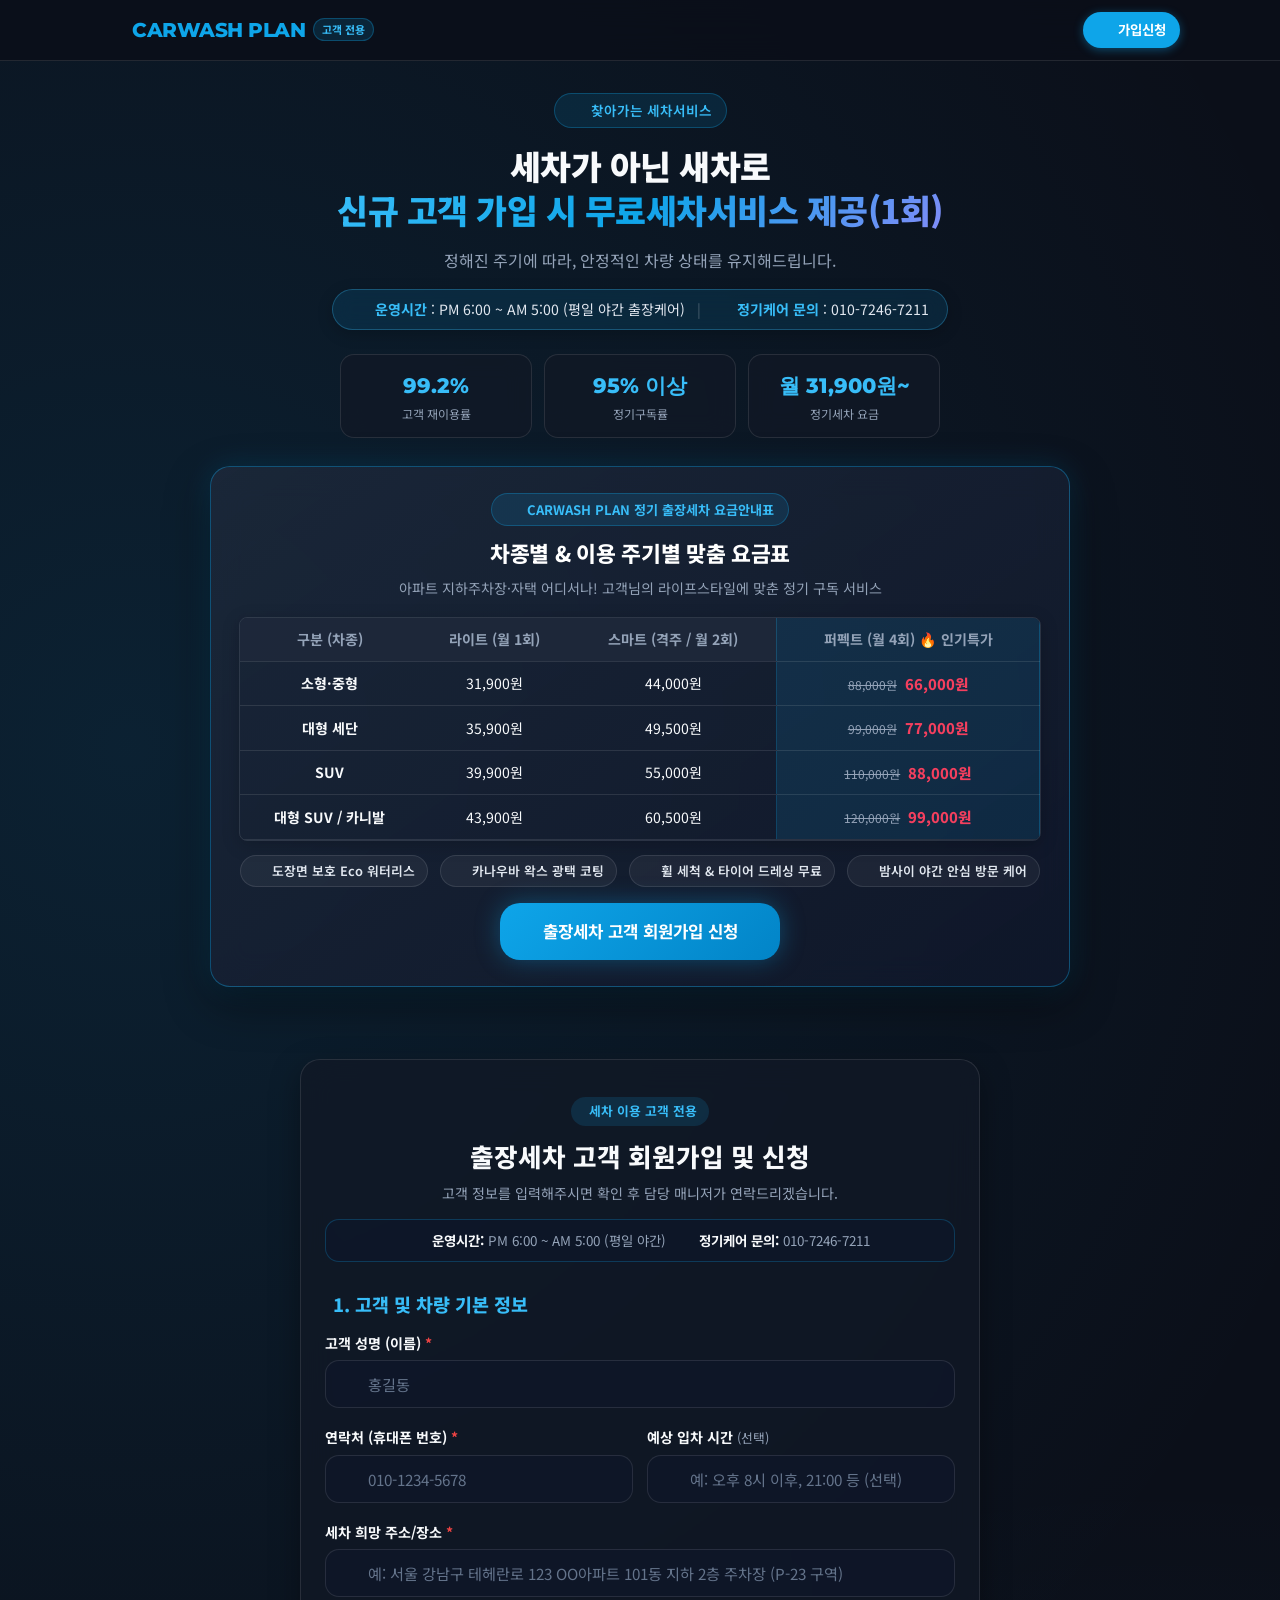
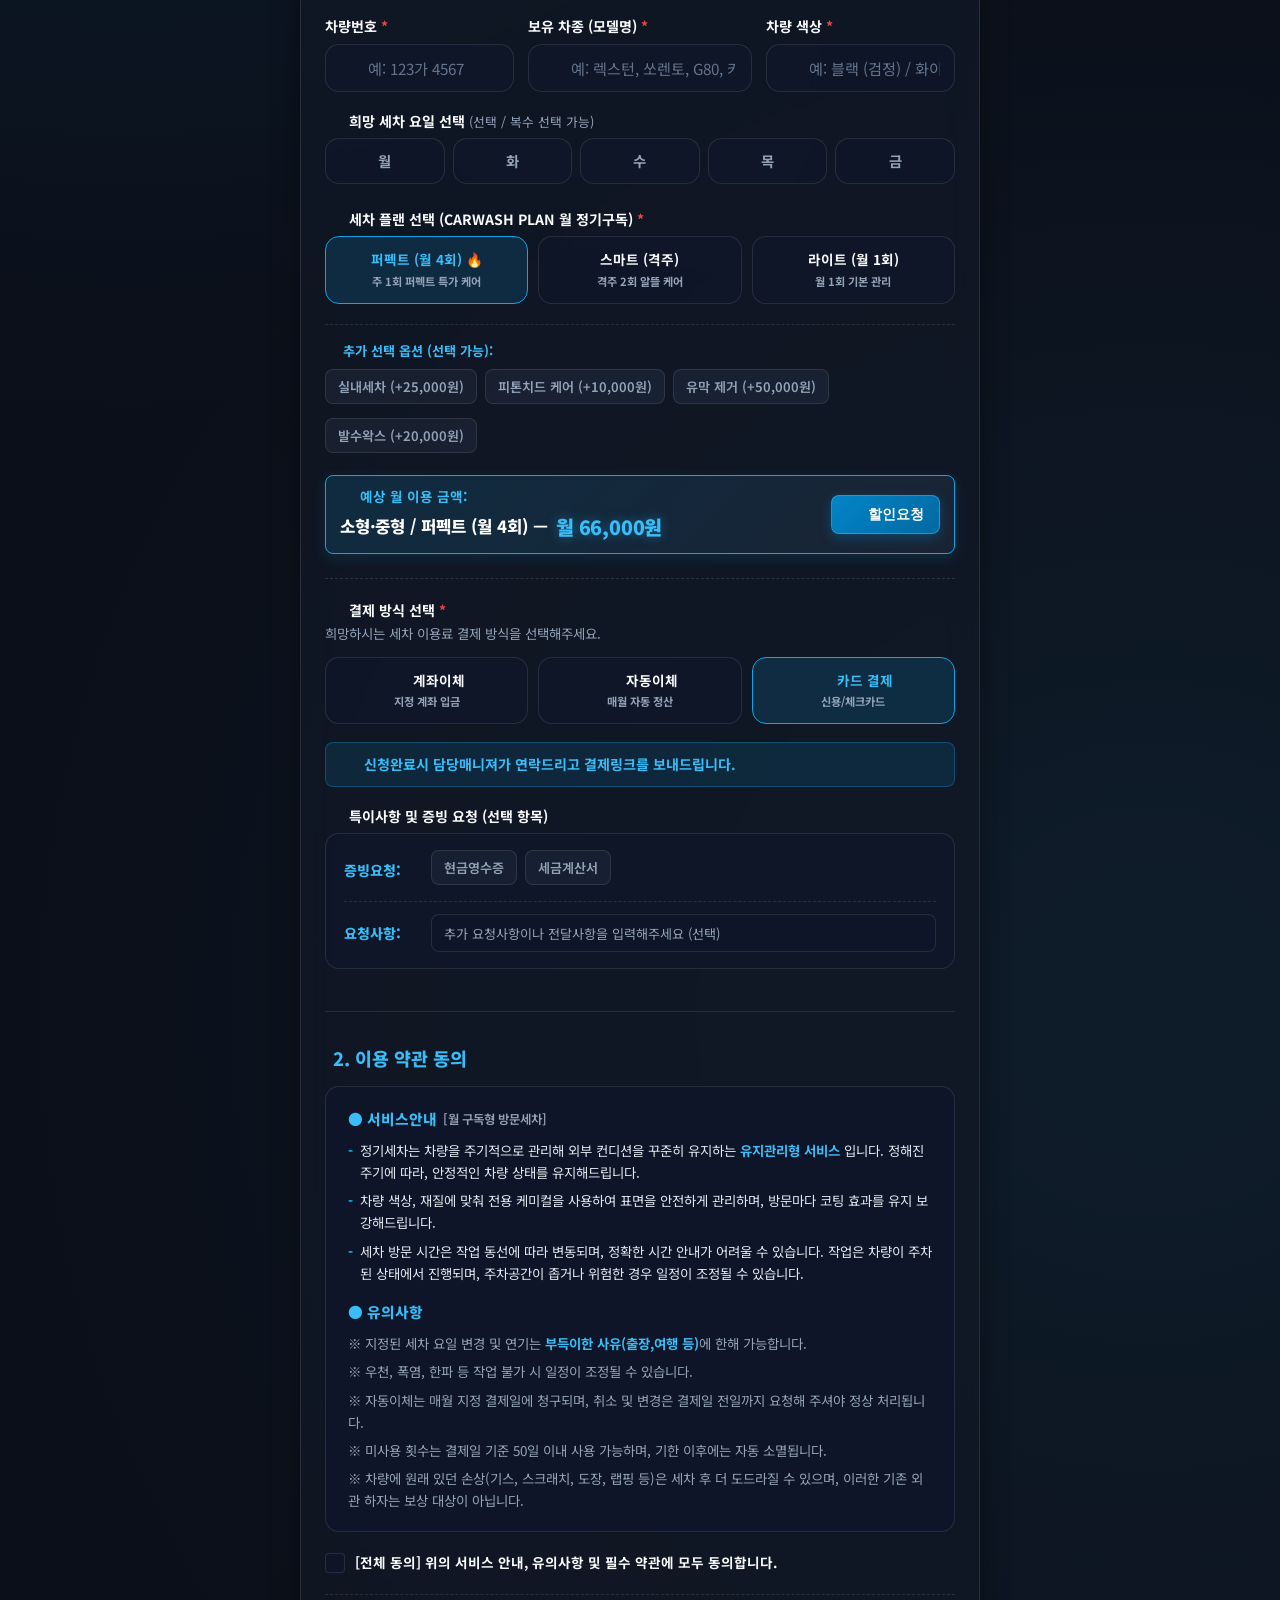
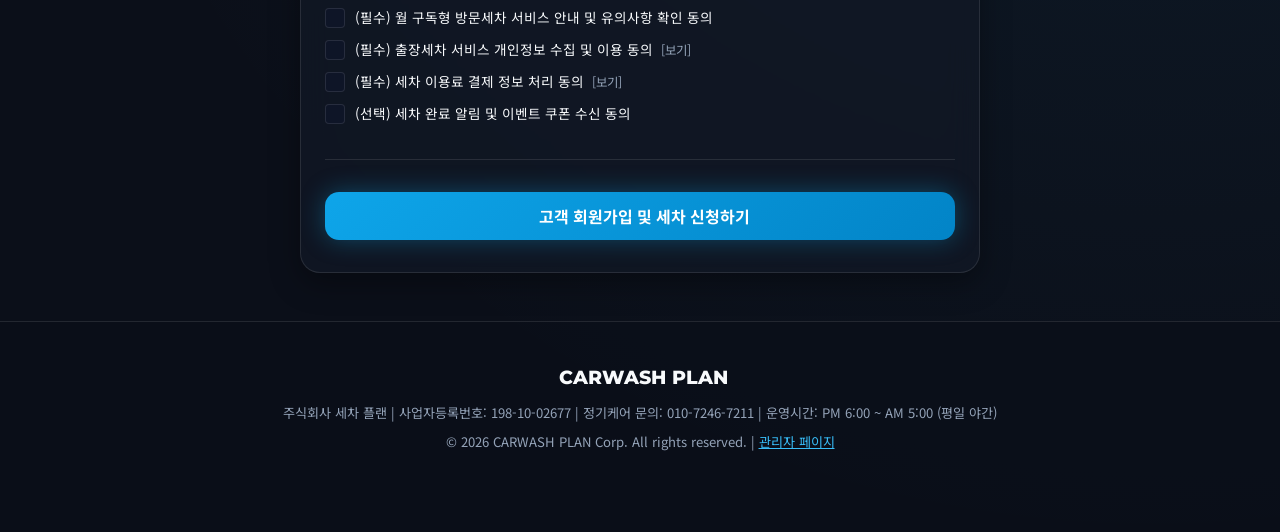
==== commit c672fc2c: "feat: change email field to expected entry time" ====
--- a/index.html
+++ b/index.html
@@ -193,12 +193,11 @@
               </div>
 
               <div class="input-group">
-                <label for="memberEmail">이메일 주소 <span style="font-size:0.8rem;color:var(--text-muted);font-weight:normal;">(선택)</span></label>
+                <label for="memberEntryTime">예상 입차 시간 <span style="font-size:0.8rem;color:var(--text-muted);font-weight:normal;">(선택)</span></label>
                 <div class="input-wrapper">
-                  <i data-lucide="mail" class="input-icon"></i>
-                  <input type="email" id="memberEmail" name="email" placeholder="customer@example.com (선택)">
-                </div>
-                <span class="error-msg" id="emailError">올바른 이메일 주소를 입력해주세요.</span>
+                  <i data-lucide="clock" class="input-icon"></i>
+                  <input type="text" id="memberEntryTime" name="entryTime" placeholder="예: 오후 8시 이후, 21:00 등 (선택)">
+                </div>
               </div>
             </div>
 
@@ -506,23 +505,23 @@
   </div>
 
   <!-- Application Success Modal (고객 신청 완료 알림 모달) -->
-  <div id="submissionSuccessModal" class="modal-backdrop hidden" role="dialog" aria-modal="true">
-    <div class="modal-container" style="max-width: 440px; width: 92%; text-align: center; background: rgba(15, 23, 42, 0.96); border: 1px solid rgba(14, 165, 233, 0.4); box-shadow: 0 16px 50px rgba(0,0,0,0.7); backdrop-filter: blur(20px); border-radius: 20px; padding: 32px 24px;">
+  <div id="submissionSuccessModal" class="modal-backdrop hidden" role="dialog" aria-modal="true" style="z-index: 99999;">
+    <div class="modal-container" style="max-width: 440px; width: 92%; text-align: center; background: rgba(15, 23, 42, 0.98); border: 1px solid rgba(14, 165, 233, 0.5); box-shadow: 0 16px 50px rgba(0,0,0,0.8); backdrop-filter: blur(20px); border-radius: 20px; padding: 32px 24px; margin: auto;">
       
       <div style="width: 68px; height: 68px; border-radius: 50%; background: rgba(14, 165, 233, 0.15); border: 2px solid #38BDF8; display: flex; align-items: center; justify-content: center; margin: 0 auto 20px auto; color: #38BDF8;">
         <i data-lucide="check" style="width: 38px; height: 38px; stroke-width: 2.8;"></i>
       </div>
 
       <h3 style="font-size: 1.35rem; font-weight: 900; color: #FFFFFF; margin-bottom: 10px; letter-spacing: -0.5px;">
-        신청완료 되었습니다.
+        신청완료되었습니다.
       </h3>
 
       <p style="font-size: 1.02rem; color: #E0F2FE; font-weight: 600; line-height: 1.6; margin-bottom: 26px; word-break: keep-all;">
-        관리자가 신속히 연락드리겠습니다.
+        담당자가 신속히 연락드리겠습니다.
       </p>
 
-      <button type="button" id="closeSuccessModalBtn" class="btn btn-primary btn-block glow-btn" style="padding: 14px; font-size: 1rem; font-weight: 800; border-radius: 12px;">
-        <i data-lucide="check-circle-2"></i> 종료하기
+      <button type="button" id="closeSuccessModalBtn" class="btn btn-primary btn-block glow-btn" style="padding: 14px; font-size: 1rem; font-weight: 800; border-radius: 12px; cursor: pointer;">
+        <i data-lucide="check-circle-2"></i> 확인
       </button>
 
     </div>
@@ -944,6 +943,6 @@
     </div>
   </footer>
 
-  <script src="app.js?v=120"></script>
+  <script src="app.js?v=121"></script>
 </body>
 </html>
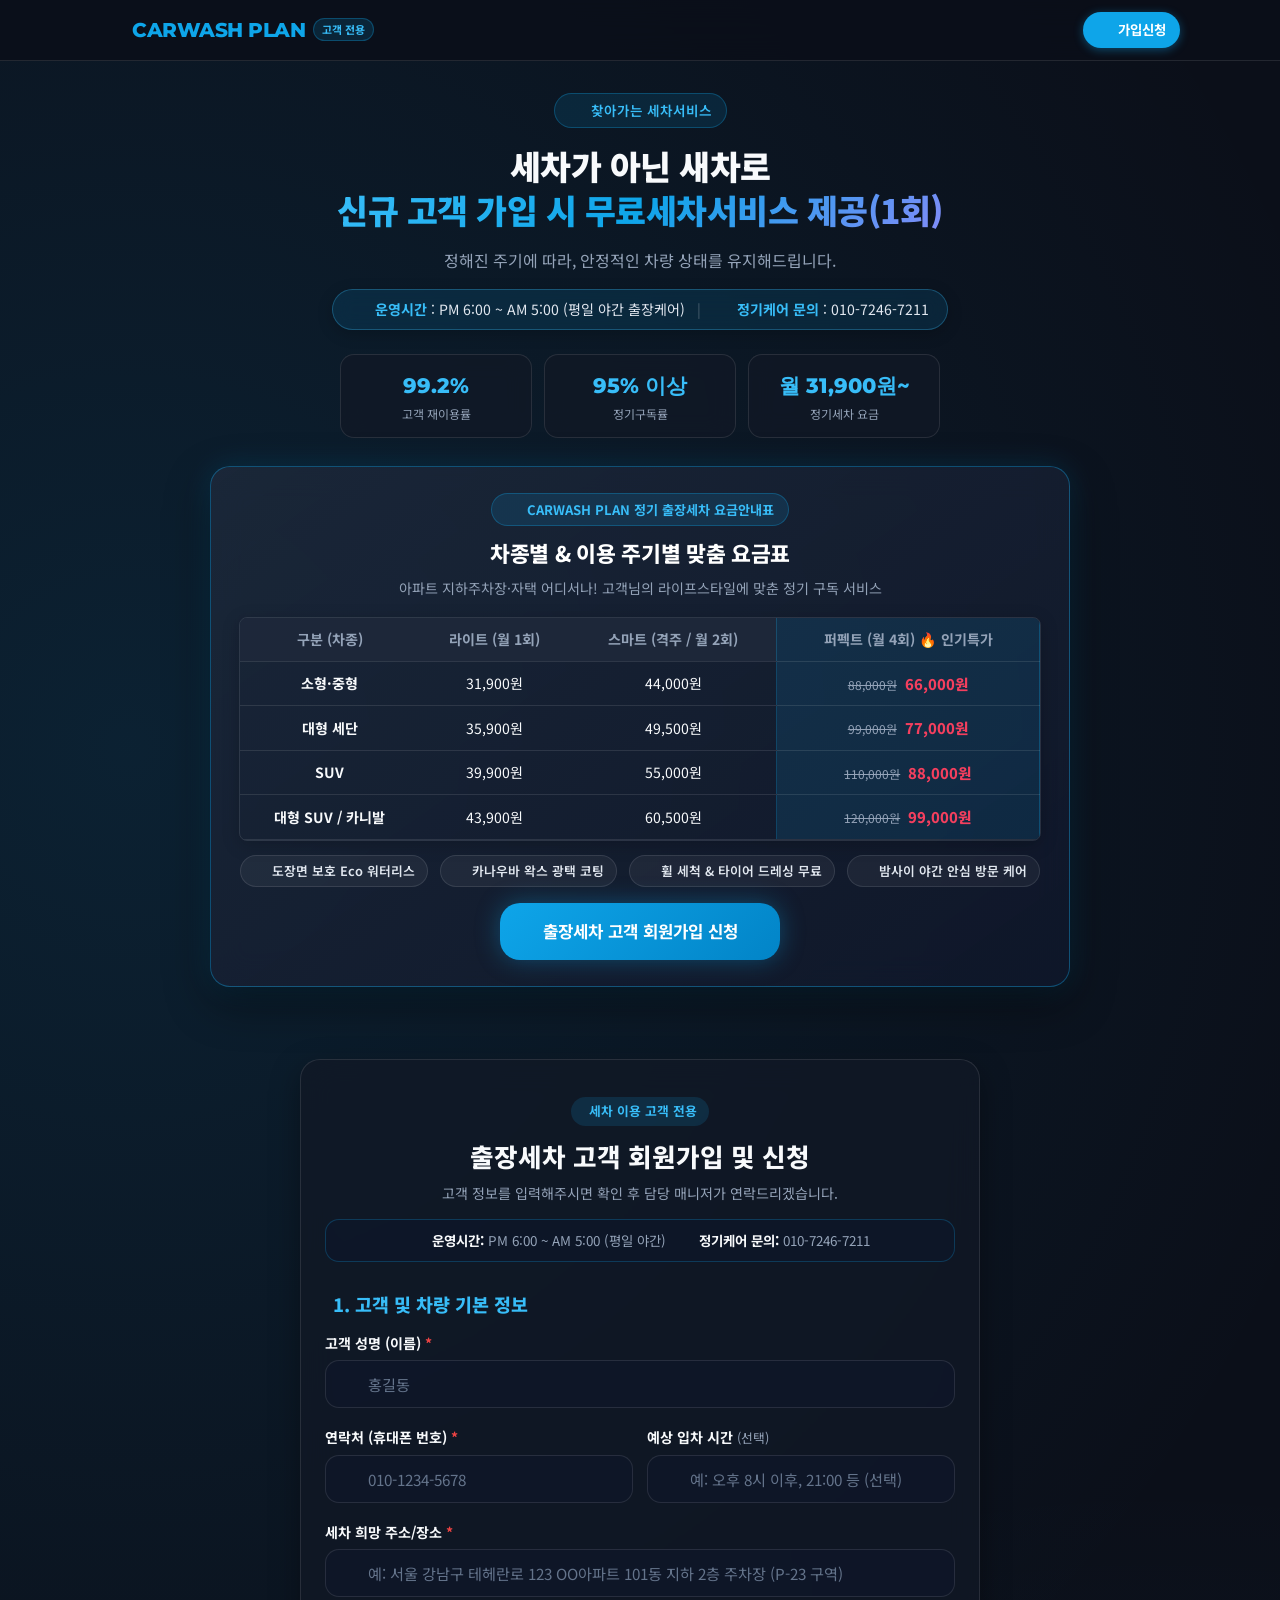
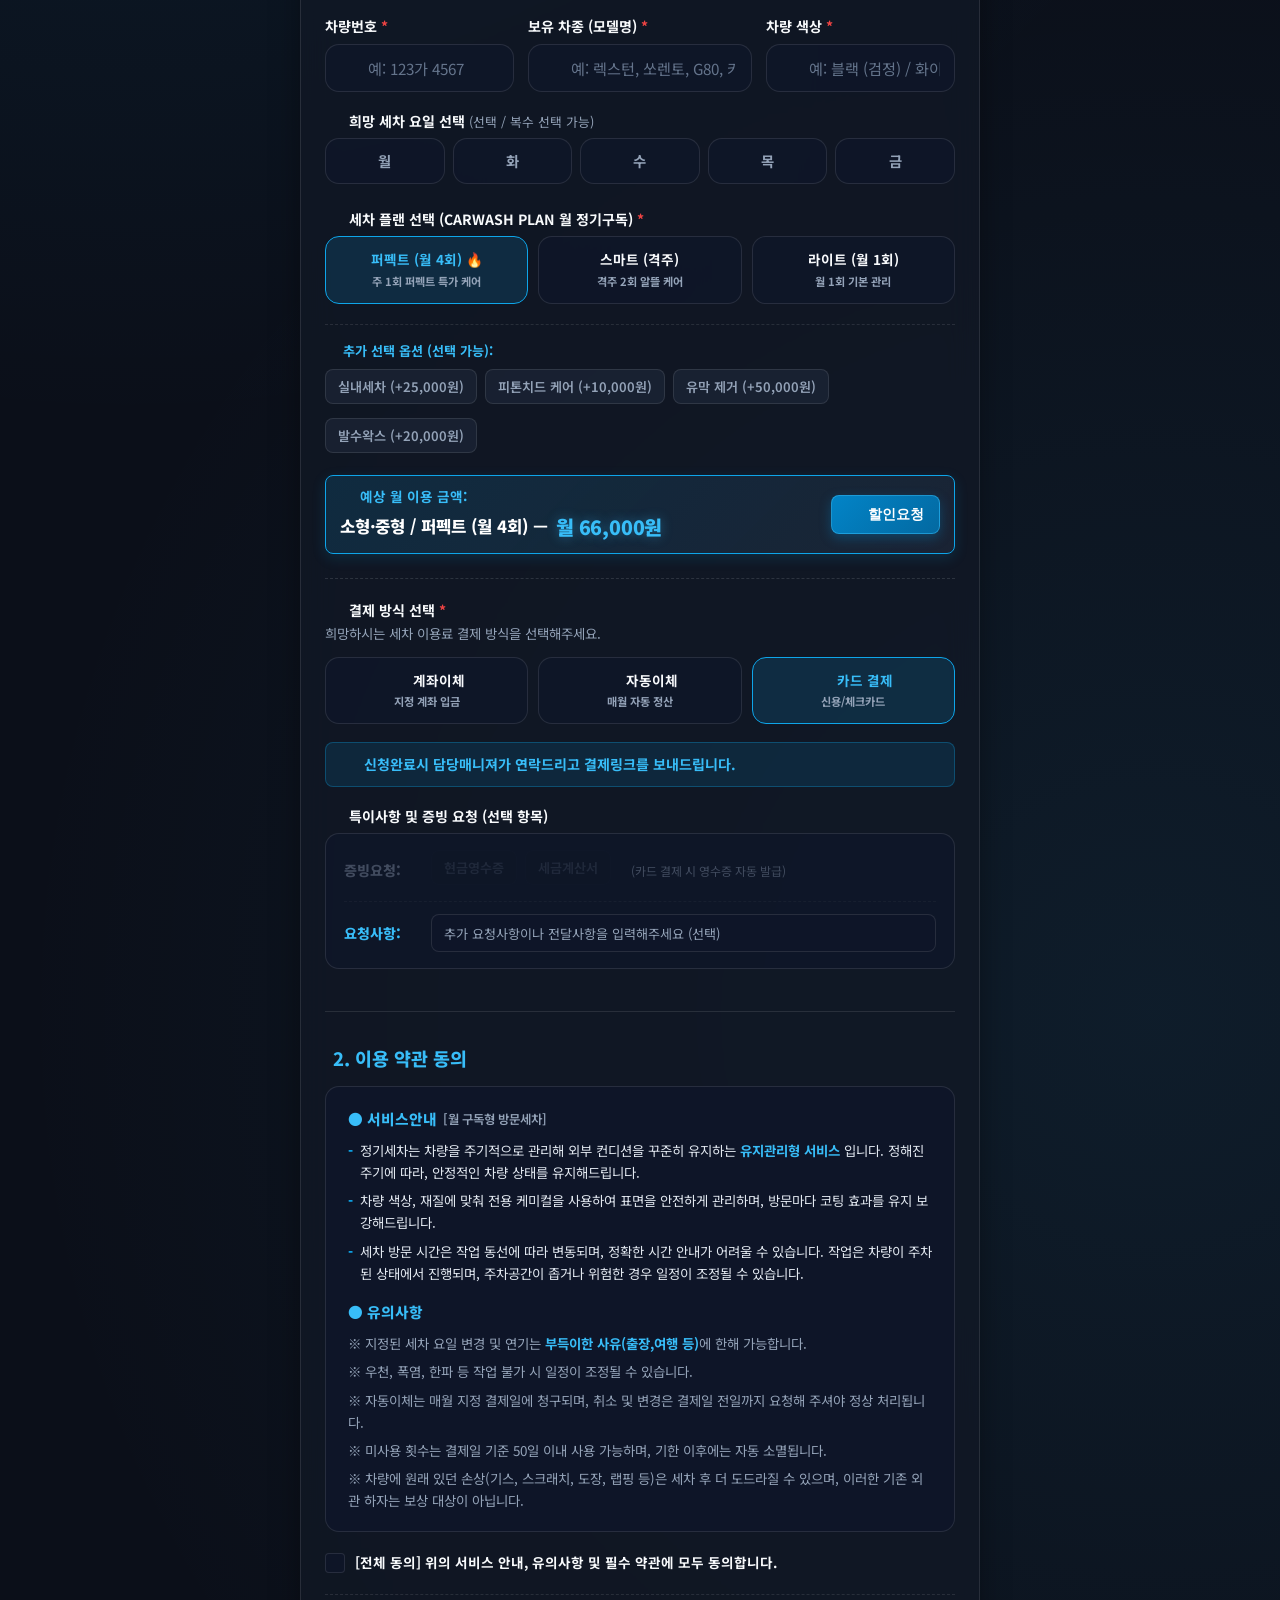
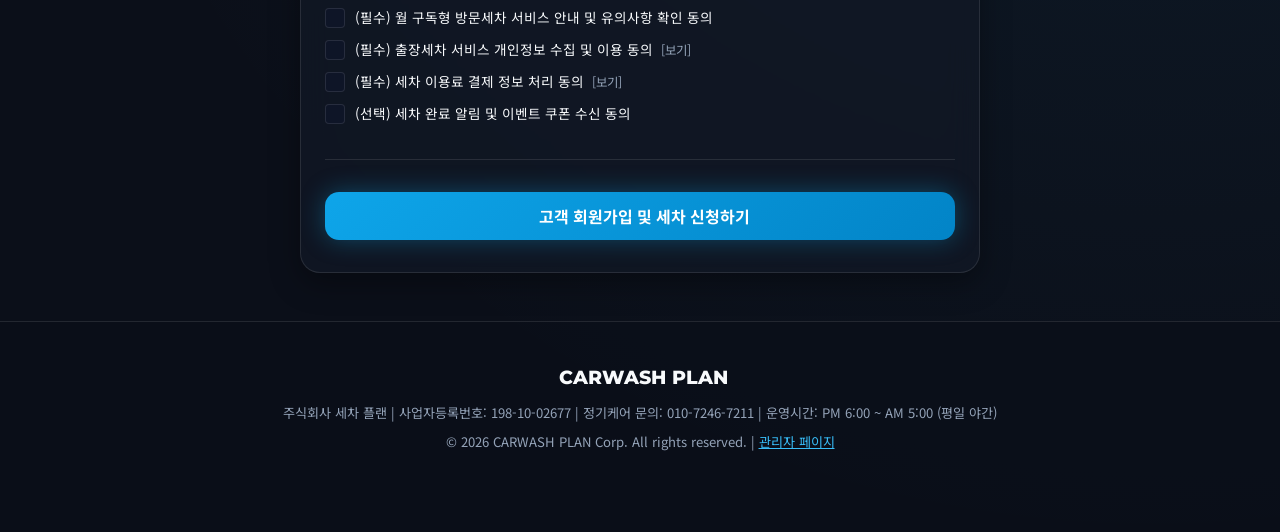
==== commit 780c38dd: "feat: disable proof request when card payment selected" ====
--- a/index.html
+++ b/index.html
@@ -393,13 +393,14 @@
             <div class="input-group special-notes-group">
               <label><i data-lucide="clipboard-list" style="width:16px;height:16px;display:inline-block;vertical-align:sub;margin-right:4px;"></i> 특이사항 및 증빙 요청 (선택 항목)</label>
               <div class="special-notes-card">
-                <!-- 5. 증빙요청 -->
-                <div class="notes-row">
+                <!-- 5. 증빙요청 (카드 결제 시 비활성화, 계좌/자동이체 시 활성화) -->
+                <div class="notes-row" id="proofRequestRow">
                   <span class="notes-label">증빙요청:</span>
                   <div class="notes-options">
                     <label class="chip-option"><input type="checkbox" name="proofRequest" value="현금영수증"><span>현금영수증</span></label>
                     <label class="chip-option"><input type="checkbox" name="proofRequest" value="세금계산서"><span>세금계산서</span></label>
                   </div>
+                  <span id="proofDisabledNotice" class="proof-disabled-notice" style="font-size:0.75rem; color:var(--text-muted); margin-left:8px; display:none;">(카드 결제 시 영수증 자동 발급)</span>
                 </div>
 
                 <!-- 6. 요청사항 -->
@@ -943,6 +944,6 @@
     </div>
   </footer>
 
-  <script src="app.js?v=121"></script>
+  <script src="app.js?v=122"></script>
 </body>
 </html>
--- a/styles.css
+++ b/styles.css
@@ -1696,6 +1696,29 @@
   border-color: var(--primary);
   color: var(--accent);
   font-weight: 800;
+}
+
+.chip-option input:disabled + span {
+  opacity: 0.35;
+  cursor: not-allowed !important;
+  background: rgba(15, 23, 42, 0.4);
+  border-color: rgba(255, 255, 255, 0.05);
+  color: var(--text-muted);
+}
+
+.notes-row.disabled {
+  opacity: 0.38;
+  pointer-events: none;
+  cursor: not-allowed;
+  transition: all 0.25s ease;
+}
+
+.notes-row.disabled .notes-label {
+  color: var(--text-muted) !important;
+}
+
+.notes-row.disabled .chip-option {
+  cursor: not-allowed;
 }
 
 /* Bank Account Notice */
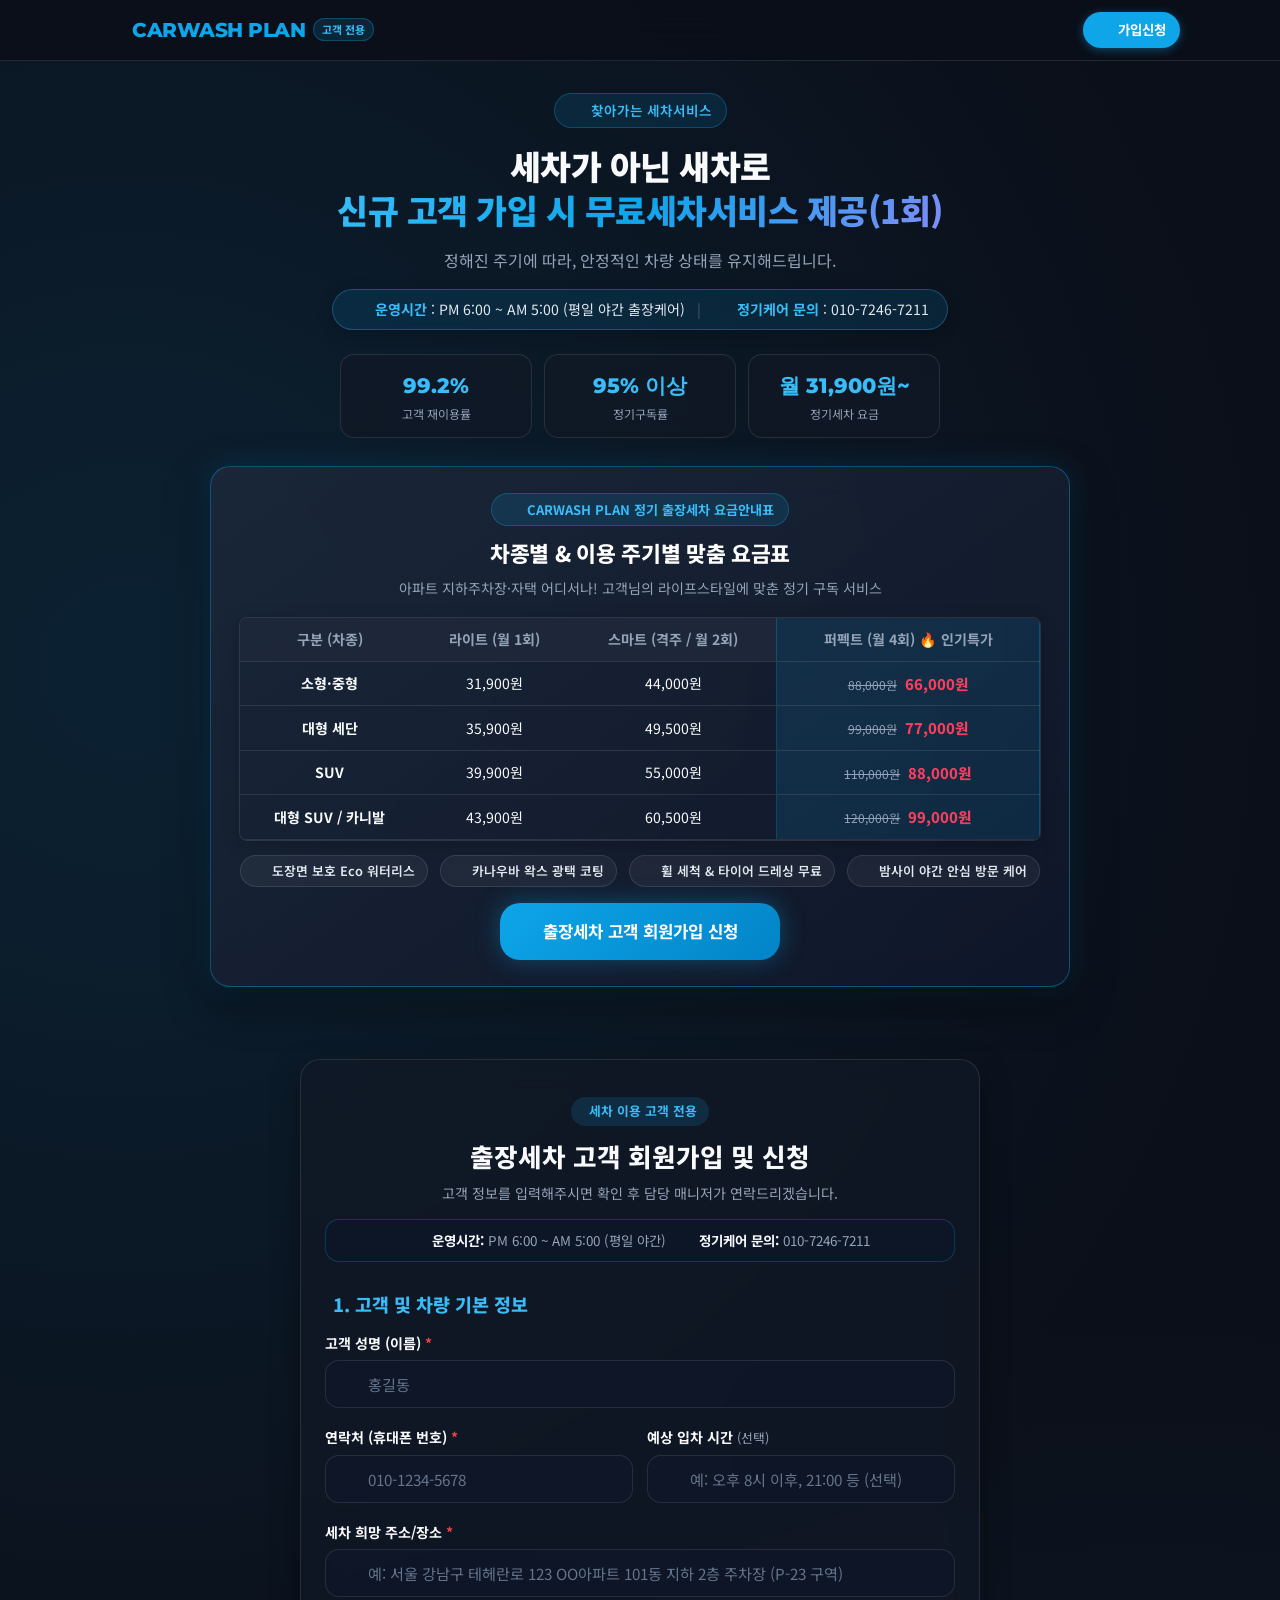
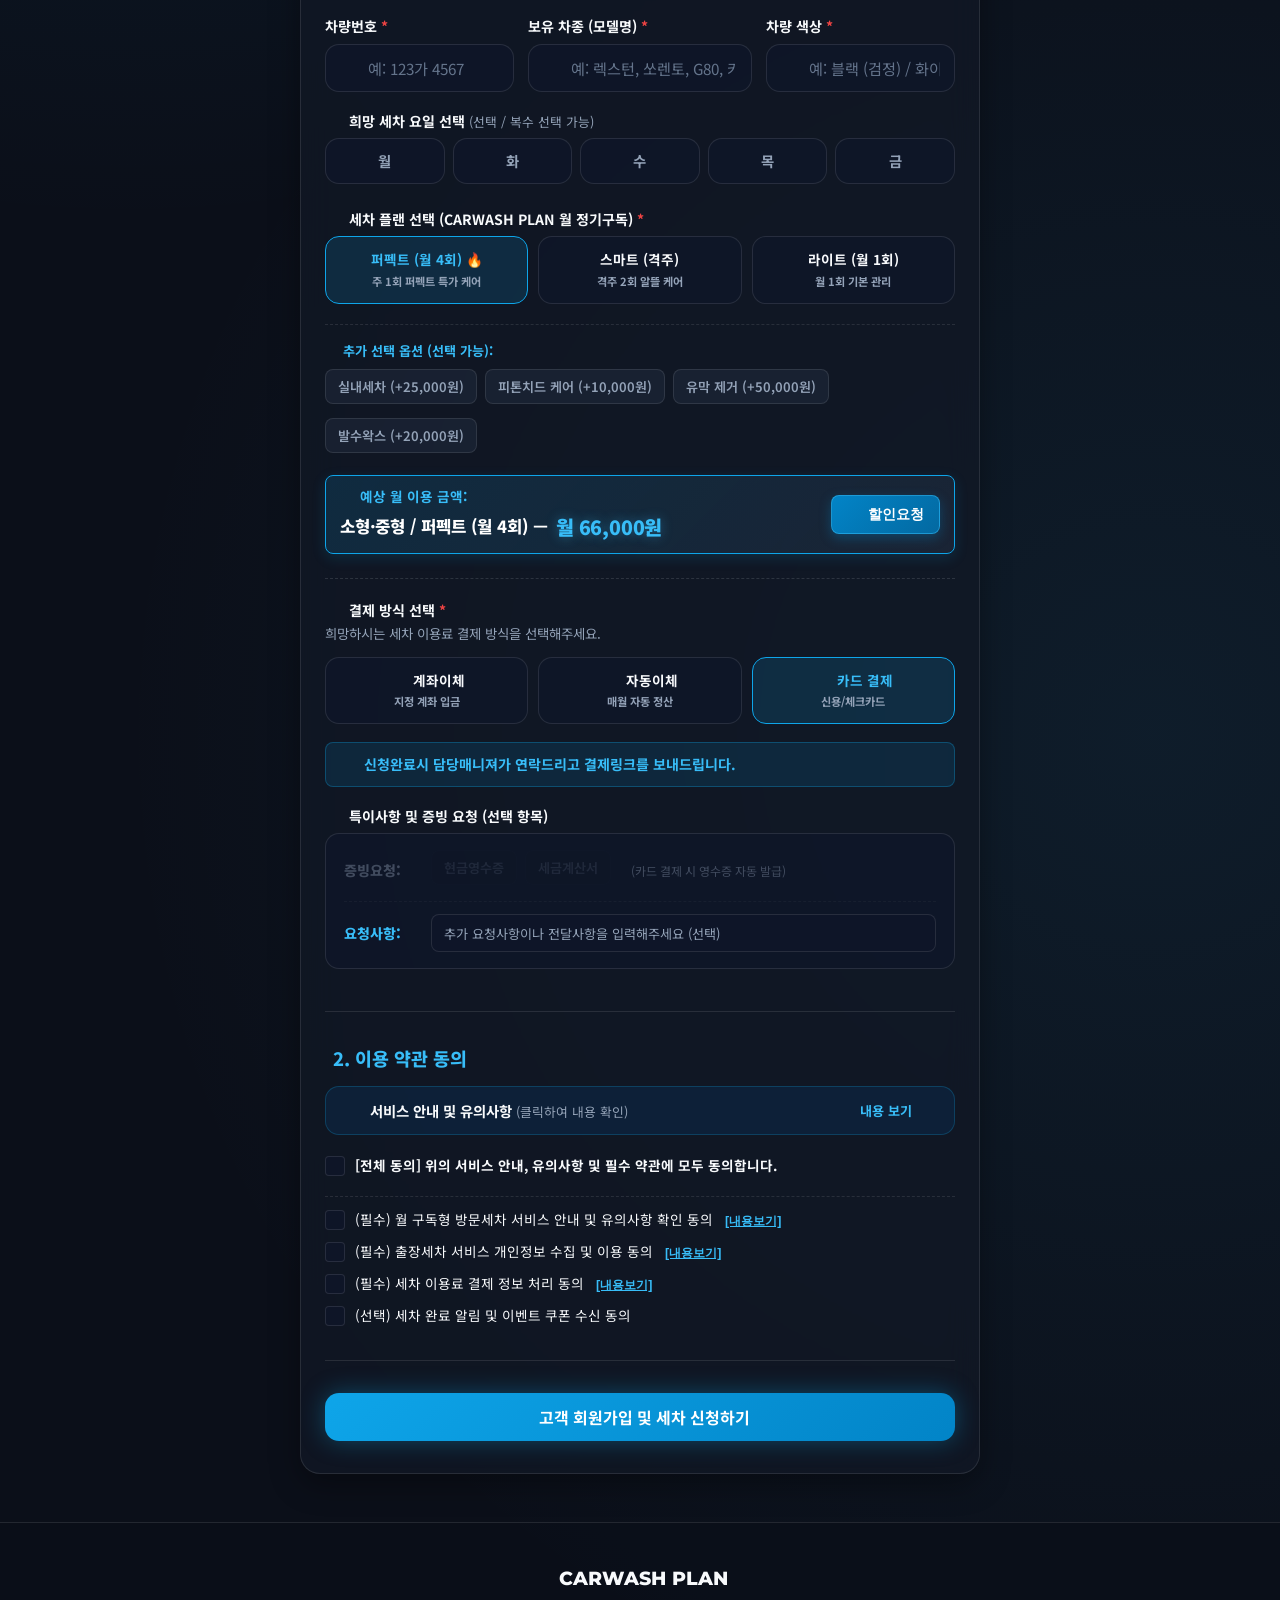
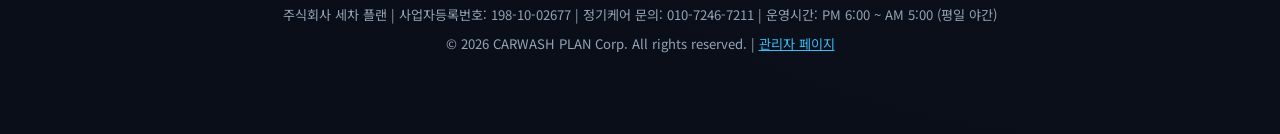
==== commit b447f625: "feat: add interactive accordion and modal for terms and service policy" ====
--- a/index.html
+++ b/index.html
@@ -419,26 +419,39 @@
           <div class="form-block terms-block">
             <h3 class="block-title"><i data-lucide="file-text"></i> 2. 이용 약관 동의</h3>
             
-            <!-- Service & Policy Notice Document Box -->
-            <div class="terms-policy-box">
-              <div class="policy-section">
-                <h4 class="policy-title">● 서비스안내 <span class="sub">[월 구독형 방문세차]</span></h4>
-                <ul class="policy-list">
-                  <li>정기세차는 차량을 주기적으로 관리해 외부 컨디션을 꾸준히 유지하는 <strong>유지관리형 서비스</strong> 입니다. 정해진 주기에 따라, 안정적인 차량 상태를 유지해드립니다.</li>
-                  <li>차량 색상, 재질에 맞춰 전용 케미컬을 사용하여 표면을 안전하게 관리하며, 방문마다 코팅 효과를 유지 보강해드립니다.</li>
-                  <li>세차 방문 시간은 작업 동선에 따라 변동되며, 정확한 시간 안내가 어려울 수 있습니다. 작업은 차량이 주차된 상태에서 진행되며, 주차공간이 좁거나 위험한 경우 일정이 조정될 수 있습니다.</li>
-                </ul>
-              </div>
-
-              <div class="policy-section">
-                <h4 class="policy-title">● 유의사항</h4>
-                <ul class="policy-list notice-list">
-                  <li>※ 지정된 세차 요일 변경 및 연기는 <strong>부득이한 사유(출장,여행 등)</strong>에 한해 가능합니다.</li>
-                  <li>※ 우천, 폭염, 한파 등 작업 불가 시 일정이 조정될 수 있습니다.</li>
-                  <li>※ 자동이체는 매월 지정 결제일에 청구되며, 취소 및 변경은 결제일 전일까지 요청해 주셔야 정상 처리됩니다.</li>
-                  <li>※ 미사용 횟수는 결제일 기준 50일 이내 사용 가능하며, 기한 이후에는 자동 소멸됩니다.</li>
-                  <li>※ 차량에 원래 있던 손상(기스, 스크래치, 도장, 랩핑 등)은 세차 후 더 도드라질 수 있으며, 이러한 기존 외관 하자는 보상 대상이 아닙니다.</li>
-                </ul>
+            <!-- Service & Policy Notice Collapsible Accordion Box -->
+            <div class="terms-policy-accordion" id="termsPolicyAccordion">
+              <button type="button" class="terms-policy-toggle-btn" id="togglePolicyBtn" aria-expanded="false">
+                <div class="policy-toggle-title">
+                  <i data-lucide="info" style="color: var(--accent); width: 18px; height: 18px;"></i>
+                  <span><strong>서비스 안내 및 유의사항</strong> <span style="font-size:0.8rem; color:var(--text-muted); font-weight:normal;">(클릭하여 내용 확인)</span></span>
+                </div>
+                <div class="policy-toggle-arrow">
+                  <span class="toggle-text" id="togglePolicyText">내용 보기</span>
+                  <i data-lucide="chevron-down" class="toggle-icon"></i>
+                </div>
+              </button>
+              
+              <div class="terms-policy-collapse-body" id="policyCollapseBody" style="display: none;">
+                <div class="policy-section">
+                  <h4 class="policy-title">● 서비스안내 <span class="sub">[월 구독형 방문세차]</span></h4>
+                  <ul class="policy-list">
+                    <li>정기세차는 차량을 주기적으로 관리해 외부 컨디션을 꾸준히 유지하는 <strong>유지관리형 서비스</strong> 입니다. 정해진 주기에 따라, 안정적인 차량 상태를 유지해드립니다.</li>
+                    <li>차량 색상, 재질에 맞춰 전용 케미컬을 사용하여 표면을 안전하게 관리하며, 방문마다 코팅 효과를 유지 보강해드립니다.</li>
+                    <li>세차 방문 시간은 작업 동선에 따라 변동되며, 정확한 시간 안내가 어려울 수 있습니다. 작업은 차량이 주차된 상태에서 진행되며, 주차공간이 좁거나 위험한 경우 일정이 조정될 수 있습니다.</li>
+                  </ul>
+                </div>
+
+                <div class="policy-section">
+                  <h4 class="policy-title">● 유의사항</h4>
+                  <ul class="policy-list notice-list">
+                    <li>※ 지정된 세차 요일 변경 및 연기는 <strong>부득이한 사유(출장,여행 등)</strong>에 한해 가능합니다.</li>
+                    <li>※ 우천, 폭염, 한파 등 작업 불가 시 일정이 조정될 수 있습니다.</li>
+                    <li>※ 자동이체는 매월 지정 결제일에 청구되며, 취소 및 변경은 결제일 전일까지 요청해 주셔야 정상 처리됩니다.</li>
+                    <li>※ 미사용 횟수는 결제일 기준 50일 이내 사용 가능하며, 기한 이후에는 자동 소멸됩니다.</li>
+                    <li>※ 차량에 원래 있던 손상(기스, 스크래치, 도장, 랩핑 등)은 세차 후 더 도드라질 수 있으며, 이러한 기존 외관 하자는 보상 대상이 아닙니다.</li>
+                  </ul>
+                </div>
               </div>
             </div>
 
@@ -454,19 +467,19 @@
               <label class="checkbox-label">
                 <input type="checkbox" class="req-term" id="termService" required>
                 <span class="custom-checkbox"></span>
-                <span>(필수) 월 구독형 방문세차 서비스 안내 및 유의사항 확인 동의</span>
+                <span>(필수) 월 구독형 방문세차 서비스 안내 및 유의사항 확인 동의 <button type="button" class="view-term-link" data-term="service">[내용보기]</button></span>
               </label>
 
               <label class="checkbox-label">
                 <input type="checkbox" class="req-term" id="termPrivacy" required>
                 <span class="custom-checkbox"></span>
-                <span>(필수) 출장세차 서비스 개인정보 수집 및 이용 동의 <a href="#" class="view-term-link">[보기]</a></span>
+                <span>(필수) 출장세차 서비스 개인정보 수집 및 이용 동의 <button type="button" class="view-term-link" data-term="privacy">[내용보기]</button></span>
               </label>
 
               <label class="checkbox-label">
                 <input type="checkbox" class="req-term" id="termFinancial" required>
                 <span class="custom-checkbox"></span>
-                <span>(필수) 세차 이용료 결제 정보 처리 동의 <a href="#" class="view-term-link">[보기]</a></span>
+                <span>(필수) 세차 이용료 결제 정보 처리 동의 <button type="button" class="view-term-link" data-term="payment">[내용보기]</button></span>
               </label>
 
               <label class="checkbox-label">
@@ -925,6 +938,26 @@
     </div>
   </div>
 
+  <!-- Terms Detail View Modal (약관 및 서비스안내 상세 확인 모달) -->
+  <div id="termsViewModal" class="modal-backdrop hidden" role="dialog" aria-modal="true">
+    <div class="modal-container" style="max-width: 600px;">
+      <div class="modal-header">
+        <div style="display: flex; align-items: center; gap: 8px;">
+          <i data-lucide="file-text" style="color: var(--accent); width: 22px; height: 22px;"></i>
+          <h3 class="modal-title" id="termsModalTitle">서비스 안내 및 유의사항</h3>
+        </div>
+        <button id="closeTermsModalBtn" class="close-btn" aria-label="닫기"><i data-lucide="x"></i></button>
+      </div>
+      <div class="modal-body" id="termsModalContent" style="padding: 20px; max-height: 65vh; overflow-y: auto; line-height: 1.6; font-size: 0.9rem; color: #E2E8F0;">
+        <!-- Populated via JS -->
+      </div>
+      <div class="modal-footer" style="display: flex; justify-content: flex-end; gap: 10px; padding: 14px 20px;">
+        <button type="button" id="closeTermsModalFooterBtn" class="btn btn-secondary btn-sm">닫기</button>
+        <button type="button" id="agreeTermsModalBtn" class="btn btn-primary btn-sm glow-btn"><i data-lucide="check"></i> 확인 및 동의하기</button>
+      </div>
+    </div>
+  </div>
+
   <!-- Success Notification Toast -->
   <div id="toastNotification" class="toast hidden">
     <i data-lucide="check-circle" class="toast-icon"></i>
@@ -944,6 +977,6 @@
     </div>
   </footer>
 
-  <script src="app.js?v=122"></script>
+  <script src="app.js?v=123"></script>
 </body>
 </html>
--- a/styles.css
+++ b/styles.css
@@ -1742,7 +1742,73 @@
   margin-top: 2px;
 }
 
-/* Terms & Policy Document Box */
+/* Terms & Policy Collapsible Accordion Box */
+.terms-policy-accordion {
+  background: rgba(15, 23, 42, 0.85);
+  border: 1px solid var(--border-glow);
+  border-radius: var(--radius-md);
+  margin-bottom: 20px;
+  overflow: hidden;
+  transition: all 0.3s ease;
+}
+
+.terms-policy-accordion.open {
+  background: rgba(15, 23, 42, 0.98);
+  box-shadow: 0 4px 20px rgba(0, 0, 0, 0.3);
+}
+
+.terms-policy-toggle-btn {
+  width: 100%;
+  display: flex;
+  align-items: center;
+  justify-content: space-between;
+  padding: 13px 18px;
+  background: rgba(14, 165, 233, 0.08);
+  border: none;
+  color: var(--text-main);
+  cursor: pointer;
+  font-family: inherit;
+  font-size: 0.9rem;
+  transition: background 0.2s ease;
+  text-align: left;
+}
+
+.terms-policy-toggle-btn:hover {
+  background: rgba(14, 165, 233, 0.16);
+}
+
+.policy-toggle-title {
+  display: flex;
+  align-items: center;
+  gap: 8px;
+}
+
+.policy-toggle-arrow {
+  display: flex;
+  align-items: center;
+  gap: 6px;
+  color: var(--accent);
+  font-size: 0.82rem;
+  font-weight: 700;
+}
+
+.policy-toggle-arrow .toggle-icon {
+  width: 18px;
+  height: 18px;
+  transition: transform 0.3s ease;
+}
+
+.terms-policy-accordion.open .policy-toggle-arrow .toggle-icon {
+  transform: rotate(180deg);
+}
+
+.terms-policy-collapse-body {
+  padding: 18px 20px;
+  border-top: 1px solid rgba(255, 255, 255, 0.08);
+  font-size: 0.84rem;
+  line-height: 1.65;
+}
+
 .terms-policy-box {
   background: rgba(15, 23, 42, 0.95);
   border: 1px solid var(--border-color);
@@ -1859,9 +1925,23 @@
 }
 
 .view-term-link {
+  display: inline-block;
+  background: transparent;
+  border: none;
+  color: var(--accent);
   font-size: 0.78rem;
-  color: var(--text-muted);
+  font-weight: 700;
+  cursor: pointer;
+  text-decoration: underline;
+  padding: 0 4px;
   margin-left: 4px;
+  vertical-align: baseline;
+  transition: all 0.15s ease;
+}
+
+.view-term-link:hover {
+  color: #38BDF8;
+  transform: translateY(-1px);
 }
 
 /* --------------------------------------------------------------------------
